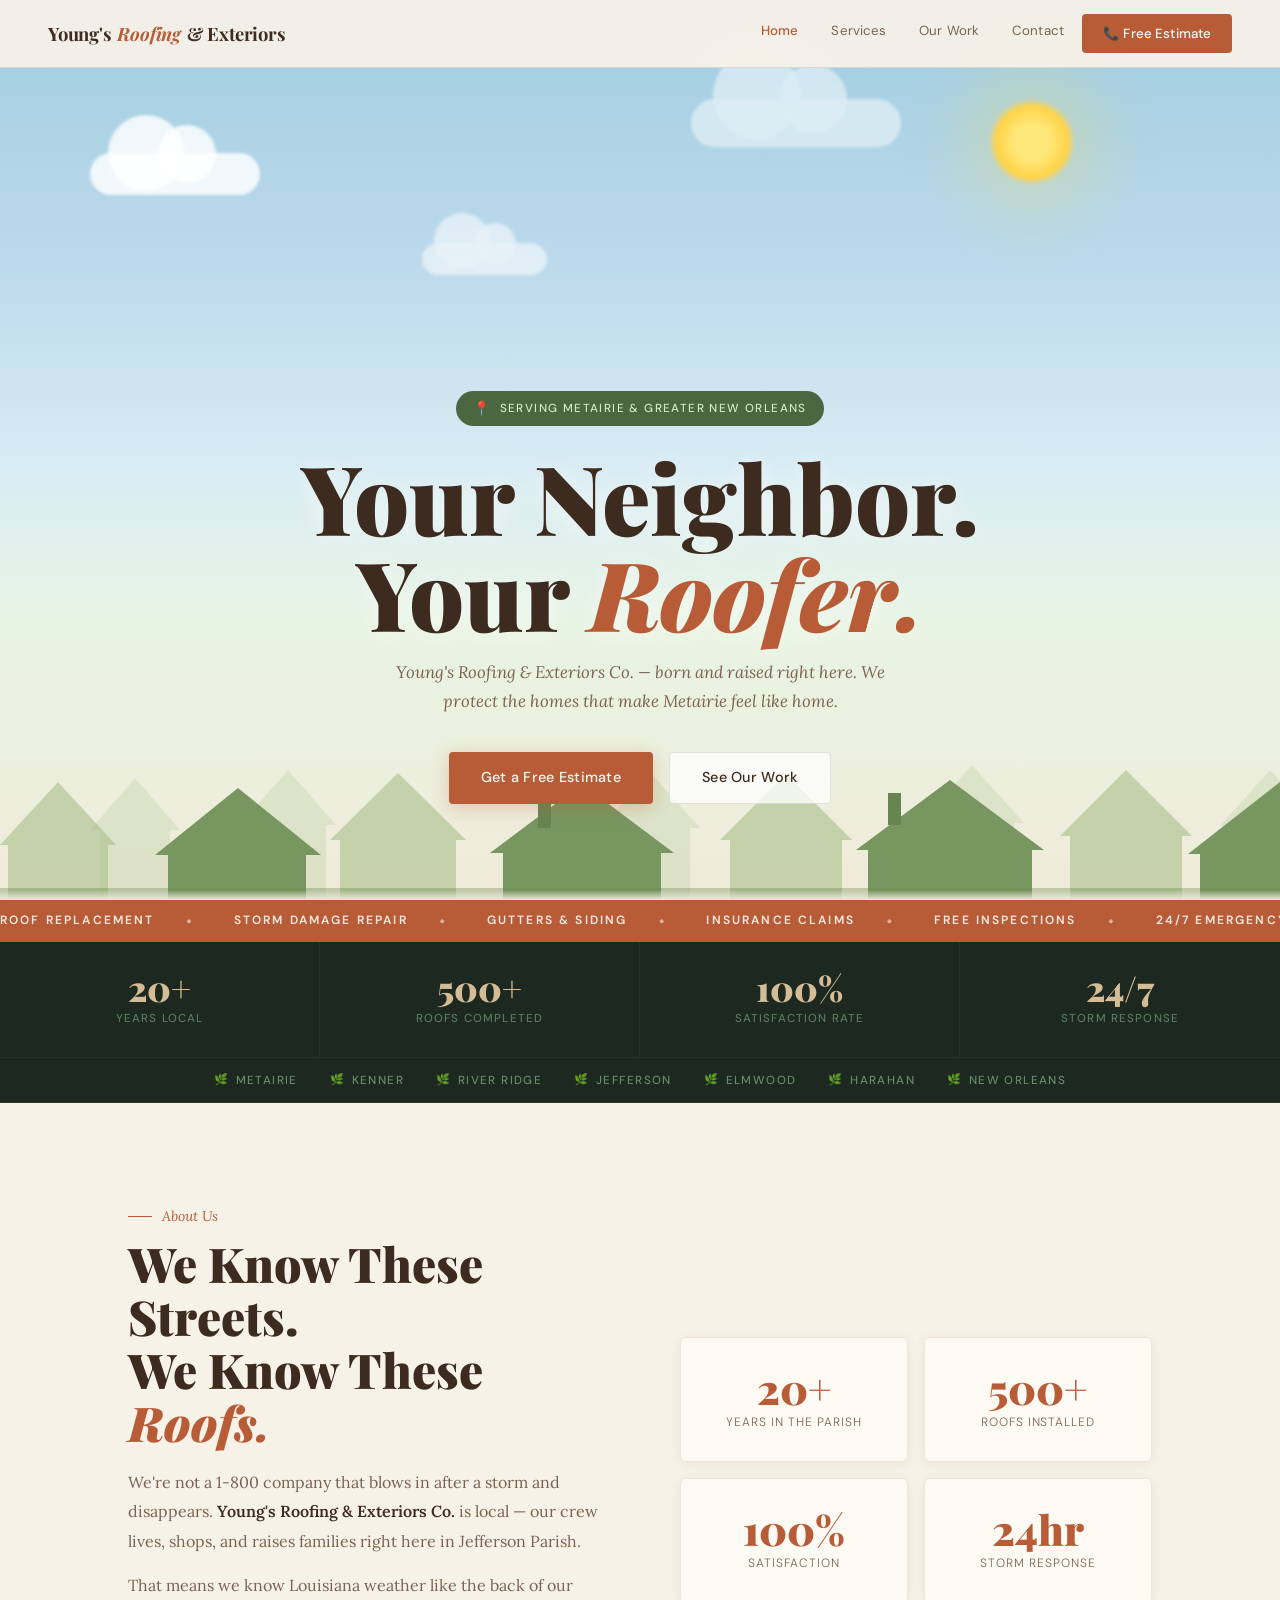
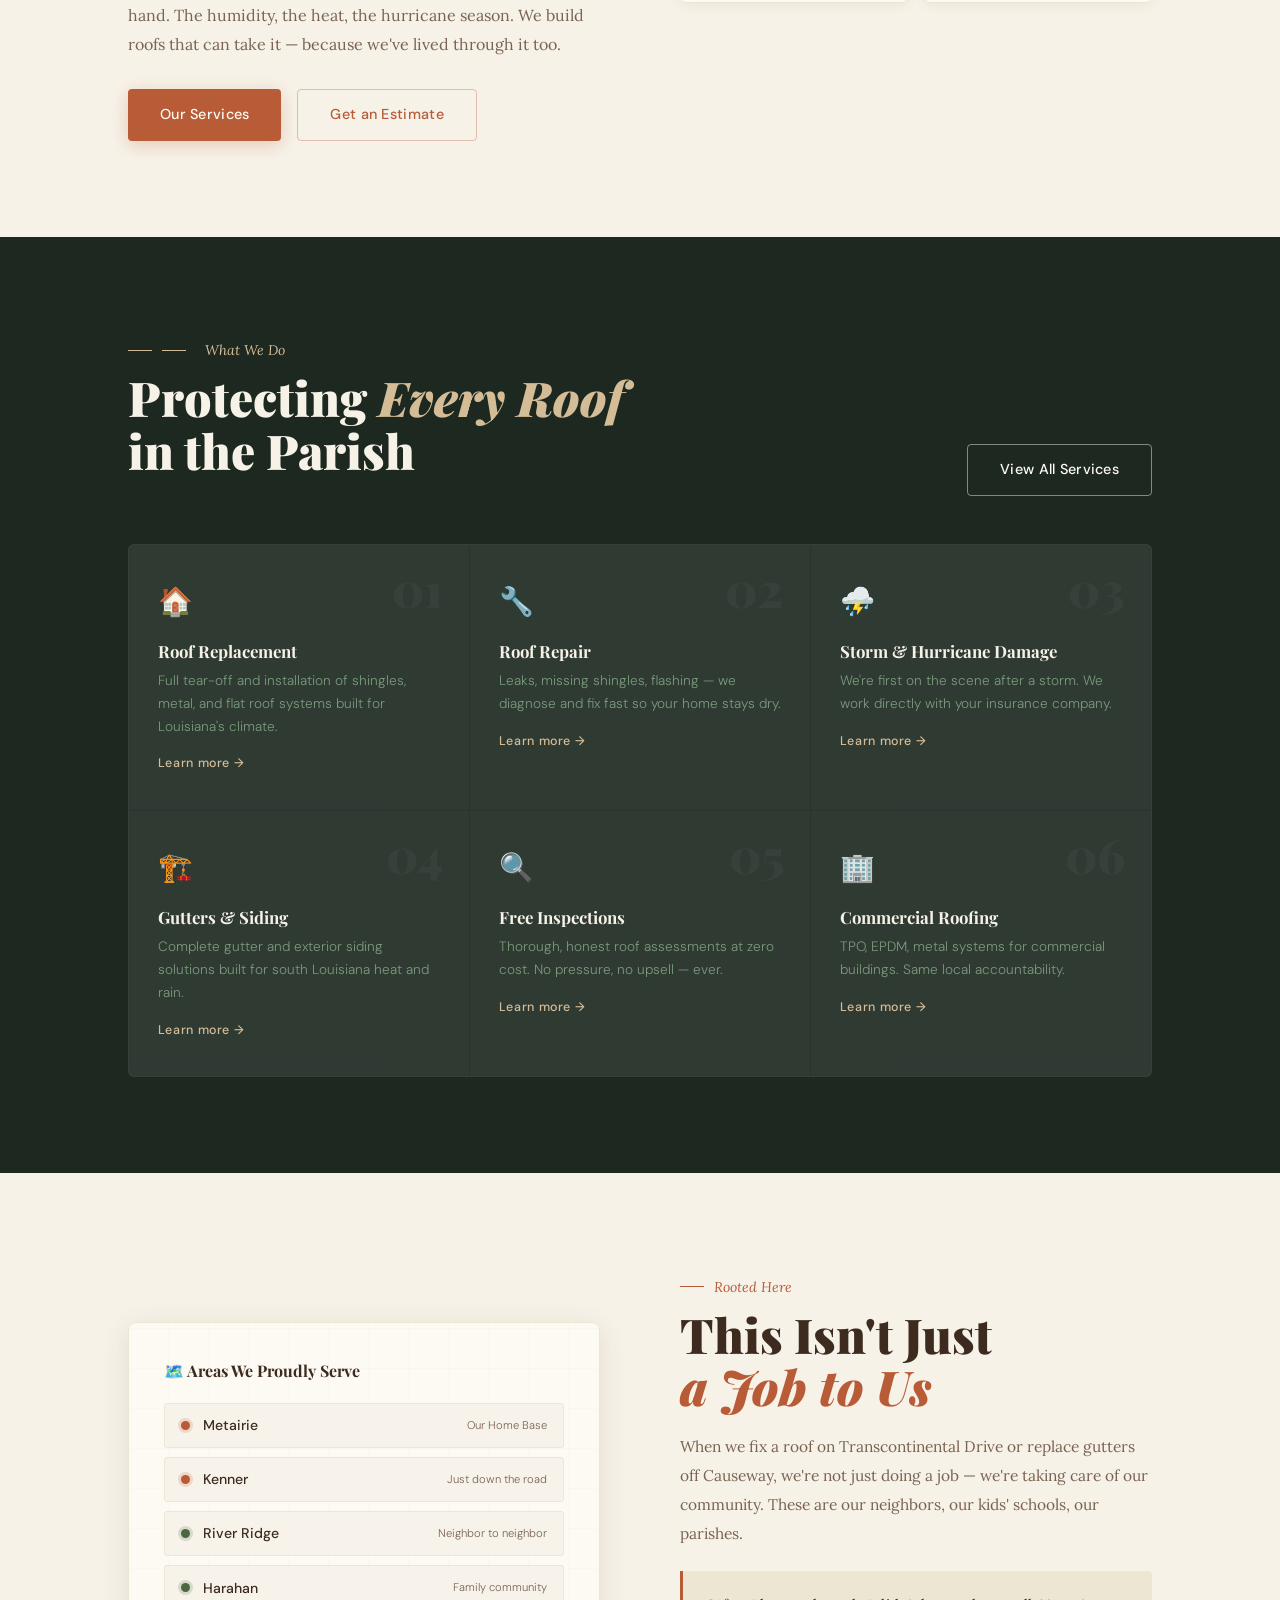
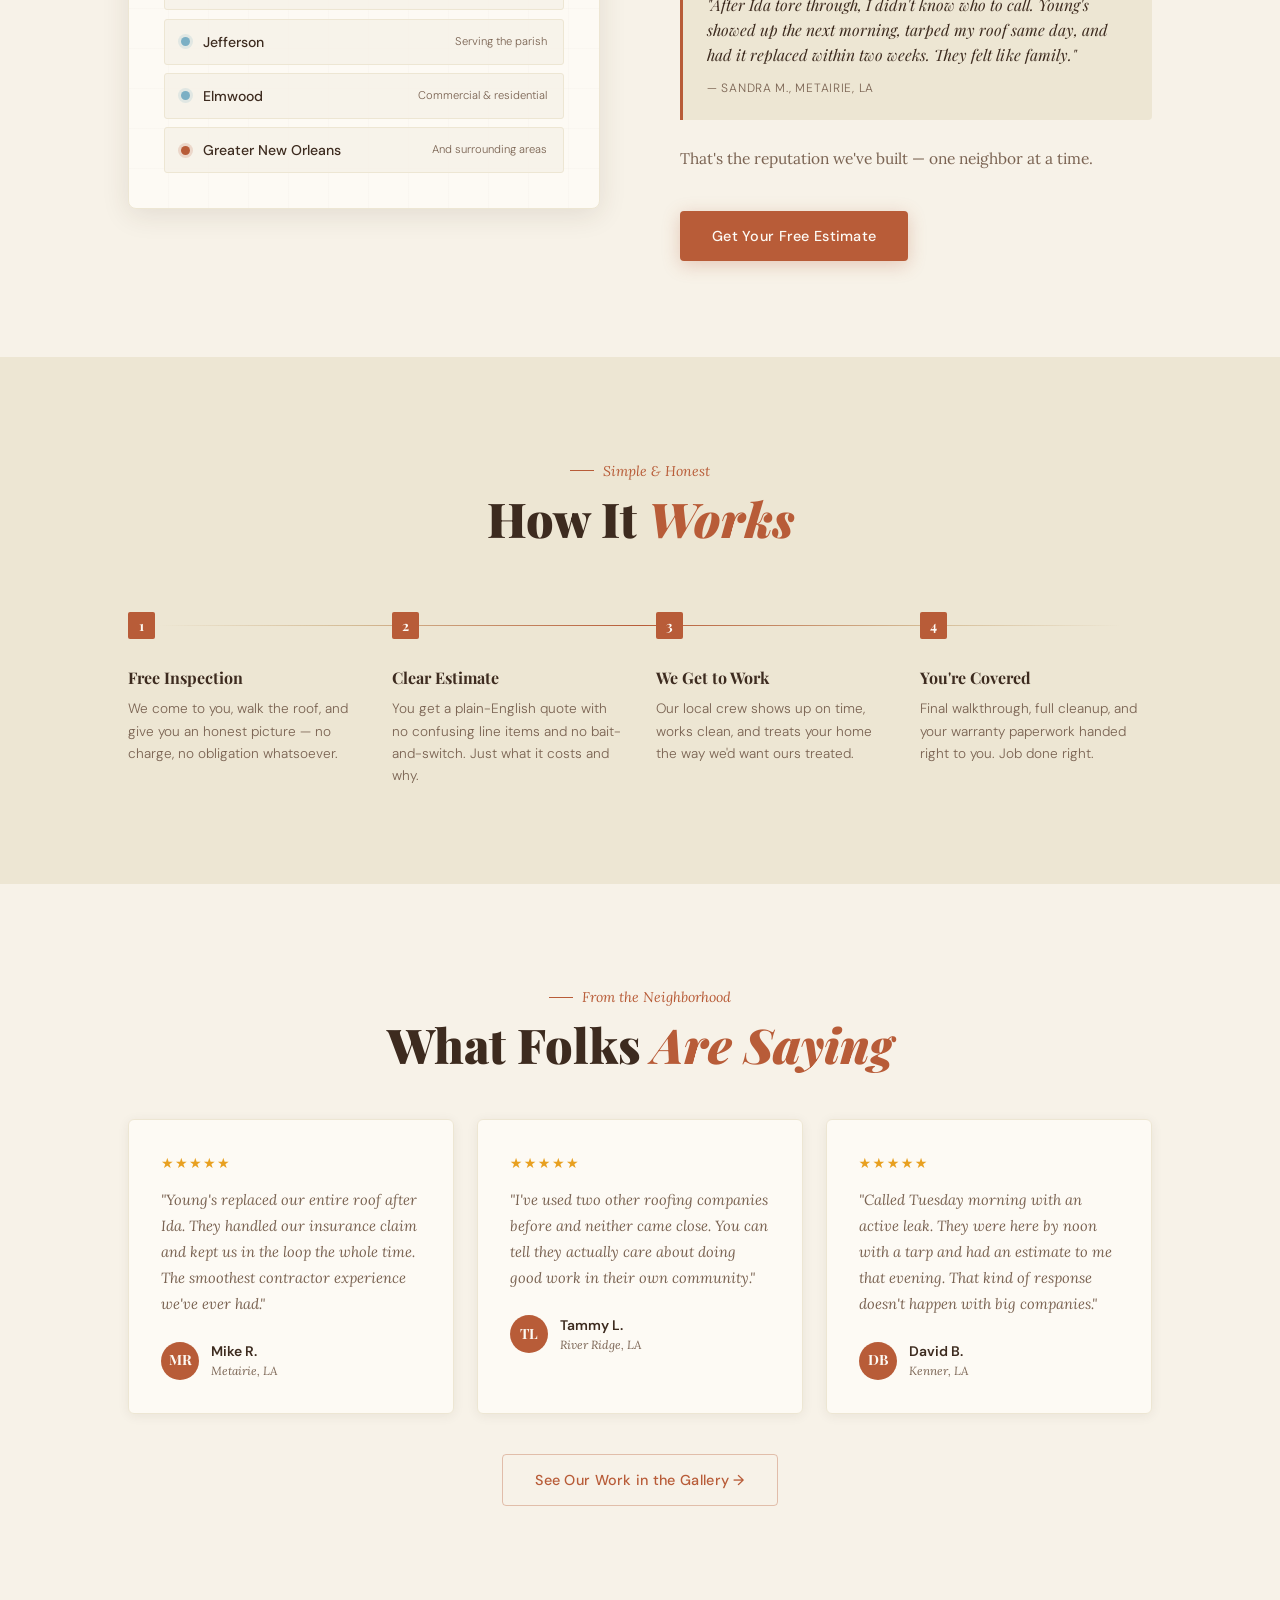
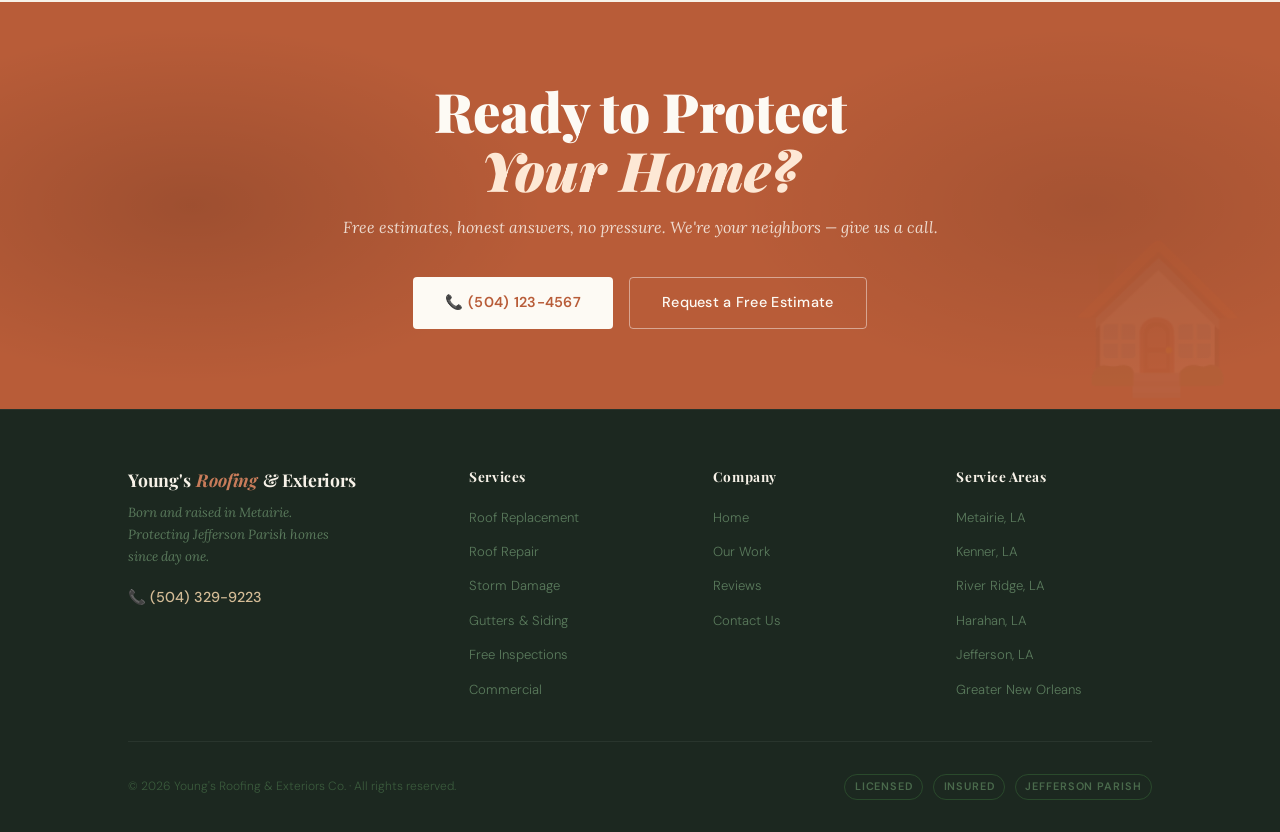
==== index.html @ 745dbc43 "Update index.html" ====
<!DOCTYPE html>
<html lang="en">
<head>
  <meta charset="UTF-8"/>
  <meta name="viewport" content="width=device-width, initial-scale=1.0"/>
  <title>Young's Roofing & Exteriors Co. — Metairie, LA</title>
  <meta property="og:title" content="Young's Roofing & Exteriors Co.">
  <meta property="og:description" content="Roofing, siding, gutters, and exterior work in Metairie and surrounding areas.">
  <meta property="og:image" content="https://youngsquality.com/preview.png">
  <meta property="og:url" content="https://youngsquality.com/">
  <meta property="og:type" content="website">

  <meta name="twitter:card" content="summary_large_image">
  <meta name="twitter:title" content="Young's Roofing & Exteriors Co.">
  <meta name="twitter:description" content="Roofing, siding, gutters, and exterior work in Metairie and surrounding areas.">
  <meta name="twitter:image" content="https://youngsquality.com/preview.png">
  <link rel="icon" href="logo-icon.svg" type="image/svg+xml">
  <link rel="stylesheet" href="style.css"/>
  <style>
    /* ── HERO ── */
    .hero {
      min-height: 100vh;
      position: relative;
      overflow: hidden;
      display: flex;
      flex-direction: column;
      justify-content: flex-end;
      padding-bottom: 6rem;
    }
    .hero-sky {
      position: absolute; inset: 0;
      background: linear-gradient(180deg,
        #9fcde0 0%, #bddaeb 30%, #d8ecf4 52%,
        #e8f4e2 70%, #f0ead8 100%);
    }
    .sun {
      position: absolute; top: 11%; right: 16%;
      width: 86px; height: 86px;
      background: radial-gradient(circle, #ffe87a 28%, #ffd44a 58%, transparent 75%);
      border-radius: 50%;
      box-shadow: 0 0 60px 28px rgba(255,218,70,0.22);
      animation: sunBreath 5s ease-in-out infinite;
    }
    @keyframes sunBreath {
      0%,100%{ box-shadow:0 0 60px 28px rgba(255,218,70,0.22);}
      50%    { box-shadow:0 0 90px 42px rgba(255,218,70,0.32);}
    }
    /* clouds */
    .cloud { position: absolute; background: rgba(255,255,255,0.82); border-radius: 50px; filter: blur(1.5px); }
    .cloud::before,.cloud::after{ content:''; position:absolute; background: rgba(255,255,255,0.82); border-radius:50%;}
    .c1{ width:170px;height:42px;top:17%;left:7%;  animation:cloudDrift 24s ease-in-out infinite;}
    .c1::before{width:76px;height:76px;top:-38px;left:18px;}
    .c1::after {width:58px;height:58px;top:-28px;left:68px;}
    .c2{ width:125px;height:32px;top:27%;left:33%; animation:cloudDrift 32s ease-in-out infinite; opacity:.65;}
    .c2::before{width:56px;height:56px;top:-30px;left:12px;}
    .c2::after {width:42px;height:42px;top:-20px;left:52px;}
    .c3{ width:210px;height:48px;top:11%;left:54%; animation:cloudDrift 28s ease-in-out infinite reverse; opacity:.58;}
    .c3::before{width:88px;height:88px;top:-48px;left:22px;}
    .c3::after {width:68px;height:68px;top:-34px;left:88px;}
    @keyframes cloudDrift{
      0%,100%{ transform:translateX(-12px);}
      50%    { transform:translateX(12px);}
    }
    /* roofline */
    .houses { position:absolute; bottom:0; left:0; right:0; height:260px; }

    /* hero content */
    .hero-content {
      position: relative; z-index: 10;
      text-align: center;
      padding: 0 2rem;
      animation: fadeUp 0.9s ease both;
    }
    .hero-badge {
      display: inline-flex; align-items: center; gap: 0.5rem;
      background: var(--moss); color: #cceacc;
      padding: 0.4rem 1.1rem; border-radius: 2rem;
      font-size: 0.73rem; font-weight: 500; letter-spacing: 0.12em; text-transform: uppercase;
      margin-bottom: 1.4rem;
    }
    .hero-badge::before { content: '📍'; font-size: 0.85rem; }
    .hero h1 {
      font-family: var(--font-display);
      font-size: clamp(3rem, 8vw, 6rem);
      font-weight: 900; line-height: 1.0;
      color: var(--brown);
      margin-bottom: 1.1rem;
      text-shadow: 0 2px 24px rgba(255,255,255,0.55);
    }
    .hero h1 em { font-style: italic; color: var(--brick); }
    .hero-sub {
      font-family: var(--font-body); font-style: italic;
      font-size: 1.05rem; color: var(--muted);
      max-width: 500px; margin: 0 auto 2.2rem; line-height: 1.75;
    }
    .hero-btns { display: flex; justify-content: center; gap: 1rem; flex-wrap: wrap; }

    /* ── STATS BAR ── */
    .stats-bar {
      background: var(--night);
      display: grid; grid-template-columns: repeat(4,1fr);
      border-bottom: 1px solid rgba(255,255,255,0.05);
    }
    .stat-item {
      padding: 1.8rem 1rem; text-align: center;
      border-right: 1px solid rgba(255,255,255,0.05);
    }
    .stat-item:last-child { border-right: none; }
    .stat-num {
      font-family: var(--font-display);
      font-size: 2.2rem; font-weight: 900;
      color: var(--tan); line-height: 1;
      margin-bottom: 0.25rem;
    }
    .stat-label {
      font-size: 0.72rem; font-weight: 500;
      letter-spacing: 0.1em; text-transform: uppercase;
      color: #5a7a5c;
    }

    /* ── INTRO ── */
    .intro { padding: 6rem 0; }
    .intro-grid {
      display: grid; grid-template-columns: 1fr 1fr;
      gap: 5rem; align-items: center;
    }
    .intro-text p {
      font-family: var(--font-body); font-size: 1rem;
      line-height: 1.85; color: var(--muted); margin-bottom: 0.9rem;
    }
    .intro-text p strong { color: var(--brown); font-weight: 600; }
    .stat-cards {
      display: grid; grid-template-columns: 1fr 1fr; gap: 1rem;
    }
    .stat-card {
      padding: 1.8rem 1.5rem; text-align: center;
      transition: transform 0.2s, box-shadow 0.2s;
    }
    .stat-card-num {
      font-family: var(--font-display); font-size: 2.6rem;
      font-weight: 900; color: var(--brick); line-height: 1;
      margin-bottom: 0.3rem;
    }
    .stat-card-lbl {
      font-size: 0.75rem; letter-spacing: 0.08em;
      text-transform: uppercase; color: var(--muted);
    }

    /* ── SERVICES ── */
    .services-section { padding: 6rem 0; background: var(--night); }
    .services-head {
      display: flex; align-items: flex-end;
      justify-content: space-between; margin-bottom: 3rem;
    }
    .services-head .eyebrow { color: var(--tan); }
    .services-head .eyebrow::before { background: var(--tan); }
    .services-grid {
      display: grid; grid-template-columns: repeat(3,1fr);
      gap: 1px; background: rgba(255,255,255,0.06);
      border: 1px solid rgba(255,255,255,0.06);
      border-radius: 6px; overflow: hidden;
    }
    .svc-card {
      background: rgba(255,255,255,0.03);
      padding: 2.2rem 1.8rem;
      position: relative; overflow: hidden;
      text-decoration: none; color: inherit;
      display: block;
      transition: background 0.25s;
    }
    .svc-card::after {
      content: '';
      position: absolute; bottom: 0; left: 0; right: 0; height: 2px;
      background: var(--brick);
      transform: scaleX(0); transform-origin: left;
      transition: transform 0.35s ease;
    }
    .svc-card:hover { background: rgba(255,255,255,0.065); }
    .svc-card:hover::after { transform: scaleX(1); }
    .svc-icon { font-size: 1.75rem; margin-bottom: 1rem; display: block; }
    .svc-num {
      position: absolute; top: 1.2rem; right: 1.6rem;
      font-family: var(--font-display); font-size: 3rem; font-weight: 900;
      color: rgba(255,255,255,0.04); line-height: 1;
      transition: color 0.3s;
    }
    .svc-card:hover .svc-num { color: rgba(184,92,56,0.07); }
    .svc-card h3 {
      font-family: var(--font-display); font-weight: 700;
      font-size: 1.05rem; color: var(--cream);
      margin-bottom: 0.55rem; line-height: 1.2;
    }
    .svc-card p { font-size: 0.85rem; line-height: 1.68; color: #7a9a7c; }
    .svc-arrow {
      display: inline-flex; align-items: center; gap: 0.4rem;
      margin-top: 1rem; font-size: 0.78rem; font-weight: 500;
      color: var(--tan); letter-spacing: 0.05em;
      transition: gap 0.2s;
    }
    .svc-card:hover .svc-arrow { gap: 0.7rem; }

    .services-more {
      text-align: center; margin-top: 2.5rem;
    }

    /* ── NEIGHBORHOOD ── */
    .neighborhood { padding: 6rem 0; }
    .neighborhood-grid {
      display: grid; grid-template-columns: 1fr 1fr;
      gap: 5rem; align-items: center;
    }
    .map-card {
      background: var(--white);
      border: 1px solid var(--parchment);
      border-radius: 8px;
      padding: 2.2rem;
      box-shadow: var(--shadow-md);
      position: relative; overflow: hidden;
    }
    .map-card::before {
      content: '';
      position: absolute; inset: 0;
      background:
        repeating-linear-gradient(0deg, transparent, transparent 39px, rgba(61,43,31,0.03) 40px),
        repeating-linear-gradient(90deg, transparent, transparent 39px, rgba(61,43,31,0.03) 40px);
    }
    .map-card > * { position: relative; }
    .map-heading {
      font-family: var(--font-display); font-weight: 700;
      font-size: 1rem; color: var(--brown);
      margin-bottom: 1.2rem;
      display: flex; align-items: center; gap: 0.5rem;
    }
    .map-areas { display: flex; flex-direction: column; gap: 0.55rem; }
    .map-area {
      display: flex; align-items: center; gap: 0.8rem;
      padding: 0.65rem 1rem;
      background: rgba(247,242,232,0.8);
      border: 1px solid var(--parchment);
      border-radius: 3px;
      font-size: 0.88rem; font-weight: 500; color: var(--brown);
      transition: background 0.2s, border-color 0.2s;
    }
    .map-area:hover { background: var(--parchment); border-color: var(--tan); }
    .dot { width:9px;height:9px;border-radius:50%;flex-shrink:0; }
    .dot-brick{ background:var(--brick); box-shadow:0 0 0 3px rgba(184,92,56,0.18);}
    .dot-moss { background:var(--moss);  box-shadow:0 0 0 3px rgba(74,103,65,0.18);}
    .dot-sky  { background:var(--sky);   box-shadow:0 0 0 3px rgba(123,175,196,0.18);}
    .map-area sub { margin-left:auto; font-size:0.7rem; color:var(--muted); font-weight:300; }

    .neighborhood-text p {
      font-family: var(--font-body); font-size: 0.97rem;
      line-height: 1.85; color: var(--muted); margin-bottom: 0.9rem;
    }
    .pull-quote {
      background: var(--parchment);
      border-left: 3px solid var(--brick);
      padding: 1.3rem 1.5rem;
      border-radius: 0 4px 4px 0;
      margin: 1.5rem 0;
    }
    .pull-quote p {
      font-family: var(--font-display); font-style: italic;
      font-size: 0.98rem; color: var(--brown);
      line-height: 1.6; margin-bottom: 0.4rem !important;
    }
    .pull-quote cite { font-size: 0.75rem; color: var(--muted); font-style:normal; letter-spacing:0.06em; text-transform:uppercase; }

    /* ── PROCESS ── */
    .process-section { padding: 6rem 0; background: var(--parchment); }
    .process-grid {
      display: grid; grid-template-columns: repeat(4,1fr);
      gap: 2rem; margin-top: 3rem; position: relative;
    }
    .process-grid::before {
      content: '';
      position: absolute; top: 2rem; left: 2rem; right: 2rem; height: 1px;
      background: linear-gradient(90deg, transparent, var(--tan) 20%, var(--brick) 50%, var(--tan) 80%, transparent);
    }
    .p-step { padding-top: 4.5rem; position: relative; }
    .p-dot {
      position: absolute; top: 1.2rem; left: 0;
      width: 1.7rem; height: 1.7rem;
      background: var(--brick); color: var(--white);
      border-radius: 2px;
      display: flex; align-items: center; justify-content: center;
      font-family: var(--font-display); font-size: 0.85rem; font-weight: 700;
    }
    .p-step h3 {
      font-family: var(--font-display); font-weight: 700;
      font-size: 1rem; color: var(--brown); margin-bottom: 0.5rem;
    }
    .p-step p { font-size: 0.85rem; line-height: 1.65; color: var(--muted); }

    /* ── REVIEWS ── */
    .reviews-section { padding: 6rem 0; }
    .reviews-grid {
      display: grid; grid-template-columns: repeat(3,1fr);
      gap: 1.4rem; margin-top: 3rem;
    }
    .review-card { padding: 2rem; }
    .r-stars { color: #e8a020; font-size: 0.88rem; margin-bottom: 0.75rem; letter-spacing: 0.1em; }
    .review-card blockquote {
      font-family: var(--font-body); font-style: italic;
      font-size: 0.92rem; line-height: 1.78; color: var(--muted);
      margin-bottom: 1.4rem;
    }
    .reviewer { display:flex; align-items:center; gap: 0.75rem; }
    .r-avatar {
      width: 38px; height: 38px; border-radius: 50%;
      background: var(--brick); color: var(--white);
      font-family: var(--font-display); font-weight: 700; font-size: 0.88rem;
      display: flex; align-items:center; justify-content:center; flex-shrink:0;
    }
    .r-name { font-weight: 600; font-size: 0.87rem; color: var(--brown); }
    .r-loc { font-size: 0.74rem; color: var(--muted); font-family: var(--font-body); font-style:italic; }
    .reviews-more { text-align:center; margin-top: 2.5rem; }

    /* ── CTA BAND ── */
    .cta-band {
      background: var(--brick); padding: 5rem 3rem;
      text-align: center; position: relative; overflow: hidden;
    }
    .cta-band::before {
      content: ''; position: absolute; inset: 0;
      background:
        radial-gradient(ellipse 50% 80% at 15% 50%, rgba(0,0,0,0.14) 0%, transparent 55%),
        radial-gradient(ellipse 50% 80% at 85% 50%, rgba(0,0,0,0.1) 0%, transparent 55%);
    }
    .cta-band::after {
      content: '🏠'; position: absolute;
      font-size: 9rem; opacity: 0.055;
      bottom: -1.5rem; right: 2rem;
    }
    .cta-inner { position:relative; max-width: 620px; margin: 0 auto; }
    .cta-inner h2 {
      font-family: var(--font-display);
      font-size: clamp(2rem, 5vw, 3.4rem);
      font-weight: 900; color: var(--white); line-height: 1.08;
      margin-bottom: 0.9rem;
    }
    .cta-inner h2 em { font-style:italic; color:#fde8d5; }
    .cta-inner p {
      font-family: var(--font-body); font-style:italic;
      color: rgba(253,250,244,0.8); margin-bottom: 2.2rem; font-size:1rem; line-height:1.7;
    }
    .cta-btns { display:flex; justify-content:center; gap:1rem; flex-wrap:wrap; }

    /* ── RESPONSIVE (page-specific) ── */
    @media (max-width: 960px) {
      .stats-bar { grid-template-columns: repeat(2,1fr); }
      .intro-grid, .neighborhood-grid { grid-template-columns: 1fr; gap:3rem; }
      .services-grid { grid-template-columns: 1fr 1fr; }
      .process-grid { grid-template-columns: 1fr 1fr; }
      .process-grid::before { display:none; }
      .p-step { padding-top: 3.8rem; }
      .reviews-grid { grid-template-columns: 1fr; }
      .services-head { flex-direction:column; align-items:flex-start; gap:1rem; }
      .intro { padding: 4rem 0; }
      .services-section,.neighborhood,.process-section,.reviews-section { padding: 4rem 0; }
    }
    @media (max-width: 600px) {
      .services-grid { grid-template-columns: 1fr; }
      .process-grid { grid-template-columns: 1fr; }
      .stat-cards { grid-template-columns: 1fr 1fr; }
    }
  </style>
</head>
<body data-page="index">
<script src="shared.js"></script>

<!-- HERO -->
<section class="hero">
  <div class="hero-sky"></div>
  <!-- Sun & Clouds -->
  <div class="sun"></div>
  <div class="cloud c1"></div>
  <div class="cloud c2"></div>
  <div class="cloud c3"></div>

  <!-- SVG Roofline -->
  <svg class="houses" viewBox="0 0 1440 260" xmlns="http://www.w3.org/2000/svg" preserveAspectRatio="xMidYMax slice">
    <defs>
      <linearGradient id="gFade" x1="0" y1="0" x2="0" y2="1">
        <stop offset="0%" stop-color="#e8f0d8" stop-opacity="0"/>
        <stop offset="100%" stop-color="#eceae0" stop-opacity="1"/>
      </linearGradient>
    </defs>
    <!-- far layer -->
    <g fill="#c8d8b2" opacity="0.45">
      <polygon points="90,190 135,138 180,190"/><rect x="100" y="190" width="70" height="70"/>
      <polygon points="240,185 288,130 336,185"/><rect x="250" y="185" width="76" height="75"/>
      <polygon points="600,188 650,132 700,188"/><rect x="610" y="188" width="80" height="72"/>
      <polygon points="920,183 972,125 1024,183"/><rect x="930" y="183" width="84" height="77"/>
      <polygon points="1220,186 1270,130 1320,186"/><rect x="1230" y="186" width="80" height="74"/>
    </g>
    <!-- mid layer -->
    <g fill="#a8c08a" opacity="0.6">
      <polygon points="0,205 58,142 116,205"/><rect x="8" y="205" width="100" height="55"/>
      <rect x="36" y="218" width="26" height="42"/>
      <polygon points="330,200 398,133 466,200"/><rect x="340" y="200" width="116" height="60"/>
      <rect x="378" y="213" width="32" height="47"/> <rect x="342" y="215" width="24" height="22"/>
      <polygon points="720,200 786,134 852,200"/><rect x="730" y="200" width="112" height="60"/>
      <rect x="766" y="213" width="30" height="47"/>
      <polygon points="1060,196 1126,130 1192,196"/><rect x="1070" y="196" width="112" height="64"/>
      <rect x="1106" y="208" width="28" height="52"/>
      <polygon points="1310,200 1376,132 1440,200"/><rect x="1318" y="200" width="122" height="60"/>
    </g>
    <!-- foreground -->
    <g fill="#789660">
      <polygon points="155,215 238,148 321,215"/><rect x="168" y="215" width="138" height="45"/>
      <rect x="208" y="222" width="42" height="38"/> <rect x="170" y="226" width="28" height="20"/>
      <polygon points="490,213 582,144 674,213"/><rect x="503" y="213" width="158" height="47"/>
      <rect x="546" y="220" width="40" height="40"/> <rect x="506" y="228" width="28" height="22"/>
      <rect x="538" y="158" width="13" height="30" fill="#688450"/>
      <polygon points="856,210 950,140 1044,210"/><rect x="868" y="210" width="164" height="50"/>
      <rect x="912" y="218" width="42" height="42"/> <rect x="870" y="226" width="30" height="20"/>
      <rect x="888" y="153" width="13" height="32" fill="#688450"/>
      <polygon points="1188,214 1280,142 1372,214"/><rect x="1200" y="214" width="160" height="46"/>
      <rect x="1242" y="221" width="40" height="39"/> <rect x="1202" y="228" width="28" height="20"/>
    </g>
    <rect x="0" y="248" width="1440" height="12" fill="#6a8450" opacity="0.35"/>
    <rect x="0" y="250" width="1440" height="10" fill="url(#gFade)"/>
  </svg>

  <div class="hero-content">
    <div class="hero-badge">Serving Metairie & Greater New Orleans</div>
    <h1>Your Neighbor.<br>Your <em>Roofer.</em></h1>
    <p class="hero-sub">Young's Roofing & Exteriors Co. — born and raised right here. We protect the homes that make Metairie feel like home.</p>
    <div class="hero-btns">
      <a href="contact.html" class="btn btn-primary">Get a Free Estimate</a>
      <a href="gallery.html" class="btn btn-soft">See Our Work</a>
    </div>
  </div>
</section>

<!-- MARQUEE -->
<div class="marquee-bar">
  <div class="marquee-track">
    <span>Roof Replacement</span><span>Storm Damage Repair</span><span>Gutters & Siding</span>
    <span>Insurance Claims</span><span>Free Inspections</span><span>24/7 Emergency Response</span>
    <span>Residential & Commercial</span><span>Metairie's Local Roofers</span>
    <span>Roof Replacement</span><span>Storm Damage Repair</span><span>Gutters & Siding</span>
    <span>Insurance Claims</span><span>Free Inspections</span><span>24/7 Emergency Response</span>
    <span>Residential & Commercial</span><span>Metairie's Local Roofers</span>
  </div>
</div>

<!-- STATS -->
<div class="stats-bar">
  <div class="stat-item anim-up-1"><div class="stat-num">20+</div><div class="stat-label">Years Local</div></div>
  <div class="stat-item anim-up-2"><div class="stat-num">500+</div><div class="stat-label">Roofs Completed</div></div>
  <div class="stat-item anim-up-3"><div class="stat-num">100%</div><div class="stat-label">Satisfaction Rate</div></div>
  <div class="stat-item anim-up-4"><div class="stat-num">24/7</div><div class="stat-label">Storm Response</div></div>
</div>

<!-- HOOD STRIP -->
<div class="hood-strip">
  <span>Metairie</span><span>Kenner</span><span>River Ridge</span>
  <span>Jefferson</span><span>Elmwood</span><span>Harahan</span><span>New Orleans</span>
</div>

<!-- INTRO -->
<section class="intro">
  <div class="container">
    <div class="intro-grid">
      <div class="intro-text anim-up">
        <div class="eyebrow">About Us</div>
        <h2 class="section-title">We Know These Streets.<br>We Know These <em>Roofs.</em></h2>
        <p>We're not a 1-800 company that blows in after a storm and disappears. <strong>Young's Roofing & Exteriors Co.</strong> is local — our crew lives, shops, and raises families right here in Jefferson Parish.</p>
        <p>That means we know Louisiana weather like the back of our hand. The humidity, the heat, the hurricane season. We build roofs that can take it — because we've lived through it too.</p>
        <div style="margin-top:1.8rem; display:flex; gap:1rem; flex-wrap:wrap;">
          <a href="services.html" class="btn btn-primary">Our Services</a>
          <a href="contact.html" class="btn btn-ghost">Get an Estimate</a>
        </div>
      </div>
      <div class="stat-cards anim-up-2">
        <div class="card stat-card"><div class="stat-card-num">20+</div><div class="stat-card-lbl">Years in the Parish</div></div>
        <div class="card stat-card"><div class="stat-card-num">500+</div><div class="stat-card-lbl">Roofs Installed</div></div>
        <div class="card stat-card"><div class="stat-card-num">100%</div><div class="stat-card-lbl">Satisfaction</div></div>
        <div class="card stat-card"><div class="stat-card-num">24hr</div><div class="stat-card-lbl">Storm Response</div></div>
      </div>
    </div>
  </div>
</section>

<!-- SERVICES -->
<section class="services-section">
  <div class="container">
    <div class="services-head">
      <div>
        <div class="eyebrow" style="color:var(--tan);"><span style="display:inline-block;width:24px;height:1px;background:var(--tan);margin-right:0.6rem;vertical-align:middle;"></span>What We Do</div>
        <h2 class="section-title light">Protecting <em>Every Roof</em><br>in the Parish</h2>
      </div>
      <a href="services.html" class="btn btn-outline" style="flex-shrink:0;">View All Services</a>
    </div>
    <div class="services-grid">
      <a href="services.html#replacement" class="svc-card">
        <span class="svc-icon">🏠</span><span class="svc-num">01</span>
        <h3>Roof Replacement</h3>
        <p>Full tear-off and installation of shingles, metal, and flat roof systems built for Louisiana's climate.</p>
        <span class="svc-arrow">Learn more →</span>
      </a>
      <a href="services.html#repair" class="svc-card">
        <span class="svc-icon">🔧</span><span class="svc-num">02</span>
        <h3>Roof Repair</h3>
        <p>Leaks, missing shingles, flashing — we diagnose and fix fast so your home stays dry.</p>
        <span class="svc-arrow">Learn more →</span>
      </a>
      <a href="services.html#storm" class="svc-card">
        <span class="svc-icon">⛈️</span><span class="svc-num">03</span>
        <h3>Storm & Hurricane Damage</h3>
        <p>We're first on the scene after a storm. We work directly with your insurance company.</p>
        <span class="svc-arrow">Learn more →</span>
      </a>
      <a href="services.html#gutters" class="svc-card">
        <span class="svc-icon">🏗️</span><span class="svc-num">04</span>
        <h3>Gutters & Siding</h3>
        <p>Complete gutter and exterior siding solutions built for south Louisiana heat and rain.</p>
        <span class="svc-arrow">Learn more →</span>
      </a>
      <a href="services.html#inspection" class="svc-card">
        <span class="svc-icon">🔍</span><span class="svc-num">05</span>
        <h3>Free Inspections</h3>
        <p>Thorough, honest roof assessments at zero cost. No pressure, no upsell — ever.</p>
        <span class="svc-arrow">Learn more →</span>
      </a>
      <a href="services.html#commercial" class="svc-card">
        <span class="svc-icon">🏢</span><span class="svc-num">06</span>
        <h3>Commercial Roofing</h3>
        <p>TPO, EPDM, metal systems for commercial buildings. Same local accountability.</p>
        <span class="svc-arrow">Learn more →</span>
      </a>
    </div>
  </div>
</section>

<!-- NEIGHBORHOOD -->
<section class="neighborhood" id="neighborhood">
  <div class="container">
    <div class="neighborhood-grid">
      <div class="map-card anim-up">
        <div class="map-heading">🗺️ Areas We Proudly Serve</div>
        <div class="map-areas">
          <div class="map-area"><span class="dot dot-brick"></span>Metairie<sub>Our Home Base</sub></div>
          <div class="map-area"><span class="dot dot-brick"></span>Kenner<sub>Just down the road</sub></div>
          <div class="map-area"><span class="dot dot-moss"></span>River Ridge<sub>Neighbor to neighbor</sub></div>
          <div class="map-area"><span class="dot dot-moss"></span>Harahan<sub>Family community</sub></div>
          <div class="map-area"><span class="dot dot-sky"></span>Jefferson<sub>Serving the parish</sub></div>
          <div class="map-area"><span class="dot dot-sky"></span>Elmwood<sub>Commercial & residential</sub></div>
          <div class="map-area"><span class="dot dot-brick"></span>Greater New Orleans<sub>And surrounding areas</sub></div>
        </div>
      </div>
      <div class="neighborhood-text anim-up-2">
        <div class="eyebrow">Rooted Here</div>
        <h2 class="section-title">This Isn't Just<br><em>a Job to Us</em></h2>
        <p>When we fix a roof on Transcontinental Drive or replace gutters off Causeway, we're not just doing a job — we're taking care of our community. These are our neighbors, our kids' schools, our parishes.</p>
        <div class="pull-quote">
          <p>"After Ida tore through, I didn't know who to call. Young's showed up the next morning, tarped my roof same day, and had it replaced within two weeks. They felt like family."</p>
          <cite>— Sandra M., Metairie, LA</cite>
        </div>
        <p>That's the reputation we've built — one neighbor at a time.</p>
        <a href="contact.html" class="btn btn-primary" style="margin-top:1.5rem;">Get Your Free Estimate</a>
      </div>
    </div>
  </div>
</section>

<!-- PROCESS -->
<section class="process-section">
  <div class="container">
    <div class="text-center">
      <div class="eyebrow" style="justify-content:center;">Simple & Honest</div>
      <h2 class="section-title">How It <em>Works</em></h2>
    </div>
    <div class="process-grid">
      <div class="p-step anim-up-1">
        <div class="p-dot">1</div>
        <h3>Free Inspection</h3>
        <p>We come to you, walk the roof, and give you an honest picture — no charge, no obligation whatsoever.</p>
      </div>
      <div class="p-step anim-up-2">
        <div class="p-dot">2</div>
        <h3>Clear Estimate</h3>
        <p>You get a plain-English quote with no confusing line items and no bait-and-switch. Just what it costs and why.</p>
      </div>
      <div class="p-step anim-up-3">
        <div class="p-dot">3</div>
        <h3>We Get to Work</h3>
        <p>Our local crew shows up on time, works clean, and treats your home the way we'd want ours treated.</p>
      </div>
      <div class="p-step anim-up-4">
        <div class="p-dot">4</div>
        <h3>You're Covered</h3>
        <p>Final walkthrough, full cleanup, and your warranty paperwork handed right to you. Job done right.</p>
      </div>
    </div>
  </div>
</section>

<!-- REVIEWS -->
<section class="reviews-section" id="reviews">
  <div class="container">
    <div class="text-center">
      <div class="eyebrow" style="justify-content:center;">From the Neighborhood</div>
      <h2 class="section-title">What Folks <em>Are Saying</em></h2>
    </div>
    <div class="reviews-grid">
      <div class="card review-card anim-up-1">
        <div class="r-stars">★★★★★</div>
        <blockquote>"Young's replaced our entire roof after Ida. They handled our insurance claim and kept us in the loop the whole time. The smoothest contractor experience we've ever had."</blockquote>
        <div class="reviewer"><div class="r-avatar">MR</div><div><div class="r-name">Mike R.</div><div class="r-loc">Metairie, LA</div></div></div>
      </div>
      <div class="card review-card anim-up-2">
        <div class="r-stars">★★★★★</div>
        <blockquote>"I've used two other roofing companies before and neither came close. You can tell they actually care about doing good work in their own community."</blockquote>
        <div class="reviewer"><div class="r-avatar">TL</div><div><div class="r-name">Tammy L.</div><div class="r-loc">River Ridge, LA</div></div></div>
      </div>
      <div class="card review-card anim-up-3">
        <div class="r-stars">★★★★★</div>
        <blockquote>"Called Tuesday morning with an active leak. They were here by noon with a tarp and had an estimate to me that evening. That kind of response doesn't happen with big companies."</blockquote>
        <div class="reviewer"><div class="r-avatar">DB</div><div><div class="r-name">David B.</div><div class="r-loc">Kenner, LA</div></div></div>
      </div>
    </div>
    <div class="reviews-more">
      <a href="gallery.html" class="btn btn-ghost">See Our Work in the Gallery →</a>
    </div>
  </div>
</section>

<!-- CTA -->
<div class="cta-band">
  <div class="cta-inner">
    <h2>Ready to Protect<br><em>Your Home?</em></h2>
    <p>Free estimates, honest answers, no pressure. We're your neighbors — give us a call.</p>
    <div class="cta-btns">
      <a href="tel:+15041234567" class="btn btn-white">📞 (504) 123-4567</a>
      <a href="contact.html" class="btn btn-outline">Request a Free Estimate</a>
    </div>
  </div>
</div>

</body>
</html>
---- style.css ----
/* ═══════════════════════════════════════════
   YOUNG'S ROOFING & EXTERIORS CO.
   Shared Stylesheet — All Pages
   Metairie, Louisiana
═══════════════════════════════════════════ */

@import url('https://fonts.googleapis.com/css2?family=Playfair+Display:ital,wght@0,700;0,900;1,700&family=Lora:ital,wght@0,400;0,500;1,400&family=DM+Sans:wght@300;400;500;600&display=swap');

/* ── TOKENS ── */
:root {
  --cream:      #f7f2e8;
  --parchment:  #ede6d3;
  --tan:        #d4bc96;
  --brick:      #b85c38;
  --brick-dark: #8f3d20;
  --brick-faint:rgba(184,92,56,0.08);
  --moss:       #4a6741;
  --moss-faint: rgba(74,103,65,0.12);
  --sky:        #7bafc4;
  --night:      #1c2820;
  --night-mid:  #243028;
  --brown:      #3d2b1f;
  --text:       #2c1e14;
  --muted:      #7a6352;
  --white:      #fdfaf4;
  --border:     rgba(61,43,31,0.12);

  --font-display: 'Playfair Display', Georgia, serif;
  --font-body:    'Lora', Georgia, serif;
  --font-ui:      'DM Sans', system-ui, sans-serif;

  --radius:   4px;
  --shadow-sm:0 2px 12px rgba(61,43,31,0.07);
  --shadow-md:0 6px 28px rgba(61,43,31,0.11);
  --shadow-lg:0 16px 48px rgba(61,43,31,0.14);
}

/* ── RESET ── */
*, *::before, *::after { box-sizing: border-box; margin: 0; padding: 0; }
html { scroll-behavior: smooth; font-size: 16px; }
body {
  background: var(--cream);
  color: var(--text);
  font-family: var(--font-ui);
  font-weight: 300;
  line-height: 1.6;
  overflow-x: hidden;
  -webkit-font-smoothing: antialiased;
}
img { max-width: 100%; display: block; }
a { color: inherit; }

/* ── NAVIGATION ── */
.site-nav {
  position: fixed; top: 0; left: 0; right: 0; z-index: 200;
  display: flex; align-items: center; justify-content: space-between;
  padding: 0 3rem;
  height: 68px;
  background: rgba(247,242,232,0.94);
  backdrop-filter: blur(18px);
  border-bottom: 1px solid var(--border);
  transition: box-shadow 0.3s;
}
.site-nav.scrolled { box-shadow: var(--shadow-md); }

.nav-logo {
  font-family: var(--font-display);
  font-weight: 700;
  font-size: 1.15rem;
  color: var(--brown);
  text-decoration: none;
  display: flex;
  align-items: center;
  gap: 0.1em;
  letter-spacing: -0.01em;
}
.nav-logo .accent { color: var(--brick); font-style: italic; }

.nav-links {
  display: flex;
  list-style: none;
  gap: 0.25rem;
}
.nav-links a {
  display: block;
  padding: 0.4rem 0.9rem;
  border-radius: 2rem;
  font-size: 0.83rem;
  font-weight: 400;
  color: var(--muted);
  text-decoration: none;
  transition: color 0.2s, background 0.2s;
  letter-spacing: 0.01em;
}
.nav-links a:hover { color: var(--brown); background: var(--parchment); }
.nav-links a.active { color: var(--brick); font-weight: 500; }

.nav-cta {
  display: flex;
  align-items: center;
  gap: 0.5rem;
  background: var(--brick);
  color: var(--white) !important;
  padding: 0.55rem 1.3rem !important;
  border-radius: var(--radius) !important;
  font-weight: 500 !important;
  font-size: 0.83rem !important;
  text-decoration: none;
  transition: background 0.2s, transform 0.15s, box-shadow 0.2s !important;
  white-space: nowrap;
}
.nav-cta:hover {
  background: var(--brick-dark) !important;
  transform: translateY(-1px);
  box-shadow: 0 4px 16px rgba(184,92,56,0.3) !important;
}

/* ── PAGE HEADER (inner pages) ── */
.page-header {
  padding: 7rem 3rem 4rem;
  background: var(--night);
  position: relative;
  overflow: hidden;
  text-align: center;
}
.page-header::before {
  content: '';
  position: absolute; inset: 0;
  background:
    radial-gradient(ellipse 70% 60% at 50% 110%, rgba(74,103,65,0.22) 0%, transparent 65%),
    radial-gradient(ellipse 40% 40% at 80% 20%, rgba(184,92,56,0.06) 0%, transparent 60%);
}
.page-header > * { position: relative; z-index: 1; }

.page-eyebrow {
  display: inline-flex;
  align-items: center;
  gap: 0.7rem;
  font-family: var(--font-body);
  font-style: italic;
  font-size: 0.88rem;
  color: var(--tan);
  margin-bottom: 1rem;
}
.page-eyebrow::before,
.page-eyebrow::after { content: ''; width: 26px; height: 1px; background: var(--tan); }

.page-header h1 {
  font-family: var(--font-display);
  font-size: clamp(2.4rem, 5.5vw, 4rem);
  font-weight: 900;
  color: var(--cream);
  line-height: 1.08;
  margin-bottom: 1rem;
}
.page-header h1 em { color: var(--tan); font-style: italic; }

.page-header p {
  font-family: var(--font-body);
  font-style: italic;
  font-size: 1rem;
  color: #7a9a7c;
  max-width: 520px;
  margin: 0 auto;
  line-height: 1.75;
}

/* ── SECTION LABELS ── */
.eyebrow {
  display: inline-flex;
  align-items: center;
  gap: 0.6rem;
  font-family: var(--font-body);
  font-style: italic;
  font-size: 0.88rem;
  color: var(--brick);
  margin-bottom: 0.6rem;
}
.eyebrow::before { content: ''; width: 24px; height: 1px; background: var(--brick); }

.section-title {
  font-family: var(--font-display);
  font-size: clamp(1.9rem, 4vw, 3rem);
  font-weight: 900;
  color: var(--brown);
  line-height: 1.1;
  margin-bottom: 1.2rem;
}
.section-title em { font-style: italic; color: var(--brick); }
.section-title.light { color: var(--cream); }
.section-title.light em { color: var(--tan); }

/* ── BUTTONS ── */
.btn {
  display: inline-flex;
  align-items: center;
  gap: 0.5rem;
  padding: 0.85rem 2rem;
  border-radius: var(--radius);
  font-family: var(--font-ui);
  font-weight: 500;
  font-size: 0.9rem;
  letter-spacing: 0.02em;
  text-decoration: none;
  transition: all 0.2s;
  cursor: pointer;
  border: none;
}
.btn-primary {
  background: var(--brick);
  color: var(--white);
  box-shadow: 0 4px 18px rgba(184,92,56,0.28);
}
.btn-primary:hover {
  background: var(--brick-dark);
  transform: translateY(-2px);
  box-shadow: 0 8px 28px rgba(184,92,56,0.38);
}
.btn-soft {
  background: rgba(255,255,255,0.75);
  color: var(--brown);
  backdrop-filter: blur(8px);
  border: 1px solid var(--border);
}
.btn-soft:hover { background: rgba(255,255,255,0.95); transform: translateY(-2px); }
.btn-outline {
  background: transparent;
  color: var(--white);
  border: 1.5px solid rgba(255,255,255,0.45);
}
.btn-outline:hover { border-color: var(--white); background: rgba(255,255,255,0.1); transform: translateY(-2px); }
.btn-white {
  background: var(--white);
  color: var(--brick);
  font-weight: 600;
}
.btn-white:hover { background: var(--cream); transform: translateY(-2px); }
.btn-ghost {
  background: transparent;
  color: var(--brick);
  border: 1.5px solid rgba(184,92,56,0.35);
}
.btn-ghost:hover { border-color: var(--brick); background: var(--brick-faint); }

/* ── CARDS ── */
.card {
  background: var(--white);
  border: 1px solid var(--parchment);
  border-radius: 6px;
  box-shadow: var(--shadow-sm);
  transition: transform 0.22s, box-shadow 0.22s;
}
.card:hover { transform: translateY(-3px); box-shadow: var(--shadow-md); }

/* ── NEIGHBOURHOOD STRIP ── */
.hood-strip {
  background: var(--night);
  padding: 0.8rem 2rem;
  display: flex;
  align-items: center;
  justify-content: center;
  gap: 0.4rem 2rem;
  flex-wrap: wrap;
  border-bottom: 1px solid rgba(255,255,255,0.05);
}
.hood-strip span {
  font-size: 0.73rem;
  font-weight: 500;
  letter-spacing: 0.12em;
  text-transform: uppercase;
  color: #6a8a6c;
  display: flex;
  align-items: center;
  gap: 0.4rem;
}
.hood-strip span::before { content: '🌿'; font-size: 0.7rem; }

/* ── FOOTER ── */
.site-footer {
  background: var(--night);
  border-top: 1px solid rgba(255,255,255,0.05);
  padding: 3.5rem 3rem 2rem;
}
.footer-top {
  display: grid;
  grid-template-columns: 1.5fr 1fr 1fr 1fr;
  gap: 3rem;
  padding-bottom: 2.5rem;
  border-bottom: 1px solid rgba(255,255,255,0.06);
  margin-bottom: 2rem;
}
.footer-brand .nav-logo { font-size: 1.1rem; color: var(--cream); margin-bottom: 0.5rem; display: inline-flex; }
.footer-brand .nav-logo .accent { color: #c87c5a; }
.footer-tagline {
  font-family: var(--font-body);
  font-style: italic;
  font-size: 0.83rem;
  color: #5a7a5c;
  line-height: 1.65;
  margin-bottom: 1rem;
  max-width: 220px;
}
.footer-phone {
  display: inline-flex;
  align-items: center;
  gap: 0.4rem;
  color: var(--tan);
  text-decoration: none;
  font-weight: 500;
  font-size: 0.9rem;
  transition: color 0.2s;
}
.footer-phone:hover { color: var(--white); }

.footer-col h4 {
  font-family: var(--font-display);
  font-weight: 700;
  font-size: 0.85rem;
  color: var(--cream);
  letter-spacing: 0.04em;
  margin-bottom: 1rem;
}
.footer-col ul { list-style: none; display: flex; flex-direction: column; gap: 0.55rem; }
.footer-col ul a {
  font-size: 0.82rem;
  color: #5a7a5c;
  text-decoration: none;
  transition: color 0.2s;
}
.footer-col ul a:hover { color: var(--tan); }

.footer-bottom {
  display: flex;
  align-items: center;
  justify-content: space-between;
  flex-wrap: wrap;
  gap: 0.5rem;
}
.footer-copy { font-size: 0.75rem; color: #3a5a3c; }
.footer-badges {
  display: flex;
  gap: 0.6rem;
}
.footer-badge {
  font-size: 0.68rem;
  font-weight: 600;
  letter-spacing: 0.08em;
  text-transform: uppercase;
  color: #4a6a4c;
  border: 1px solid #2a4a2c;
  padding: 0.2rem 0.6rem;
  border-radius: 2rem;
}

/* ── ANIMATIONS ── */
@keyframes fadeUp {
  from { opacity: 0; transform: translateY(26px); }
  to   { opacity: 1; transform: translateY(0); }
}
@keyframes fadeIn {
  from { opacity: 0; }
  to   { opacity: 1; }
}
.anim-up { animation: fadeUp 0.7s ease both; }
.anim-up-1 { animation: fadeUp 0.7s 0.1s ease both; }
.anim-up-2 { animation: fadeUp 0.7s 0.2s ease both; }
.anim-up-3 { animation: fadeUp 0.7s 0.3s ease both; }
.anim-up-4 { animation: fadeUp 0.7s 0.4s ease both; }

/* ── MARQUEE ── */
.marquee-bar {
  background: var(--brick);
  overflow: hidden;
  padding: 0.7rem 0;
}
.marquee-track {
  display: flex;
  gap: 2.5rem;
  white-space: nowrap;
  animation: marquee 28s linear infinite;
  width: max-content;
}
.marquee-track span {
  font-family: var(--font-ui);
  font-weight: 600;
  font-size: 0.75rem;
  letter-spacing: 0.18em;
  text-transform: uppercase;
  color: rgba(253,250,244,0.9);
  display: flex;
  align-items: center;
  gap: 2rem;
}
.marquee-track span::after { content: '◆'; font-size: 0.4rem; opacity: 0.6; }
@keyframes marquee {
  from { transform: translateX(0); }
  to   { transform: translateX(-50%); }
}

/* ── UTILS ── */
.container { max-width: 1120px; margin: 0 auto; padding: 0 3rem; }
.text-center { text-align: center; }
.mt-sm { margin-top: 1rem; }
.mt-md { margin-top: 2rem; }
.mt-lg { margin-top: 3.5rem; }

/* ── RESPONSIVE ── */
@media (max-width: 960px) {
  .site-nav { padding: 0 1.5rem; }
  .nav-links { display: none; }
  .container { padding: 0 1.5rem; }
  .page-header { padding: 6rem 1.5rem 3rem; }
  .footer-top { grid-template-columns: 1fr 1fr; gap: 2rem; }
}
@media (max-width: 600px) {
  .footer-top { grid-template-columns: 1fr; }
  .site-footer { padding: 2.5rem 1.5rem 1.5rem; }
}
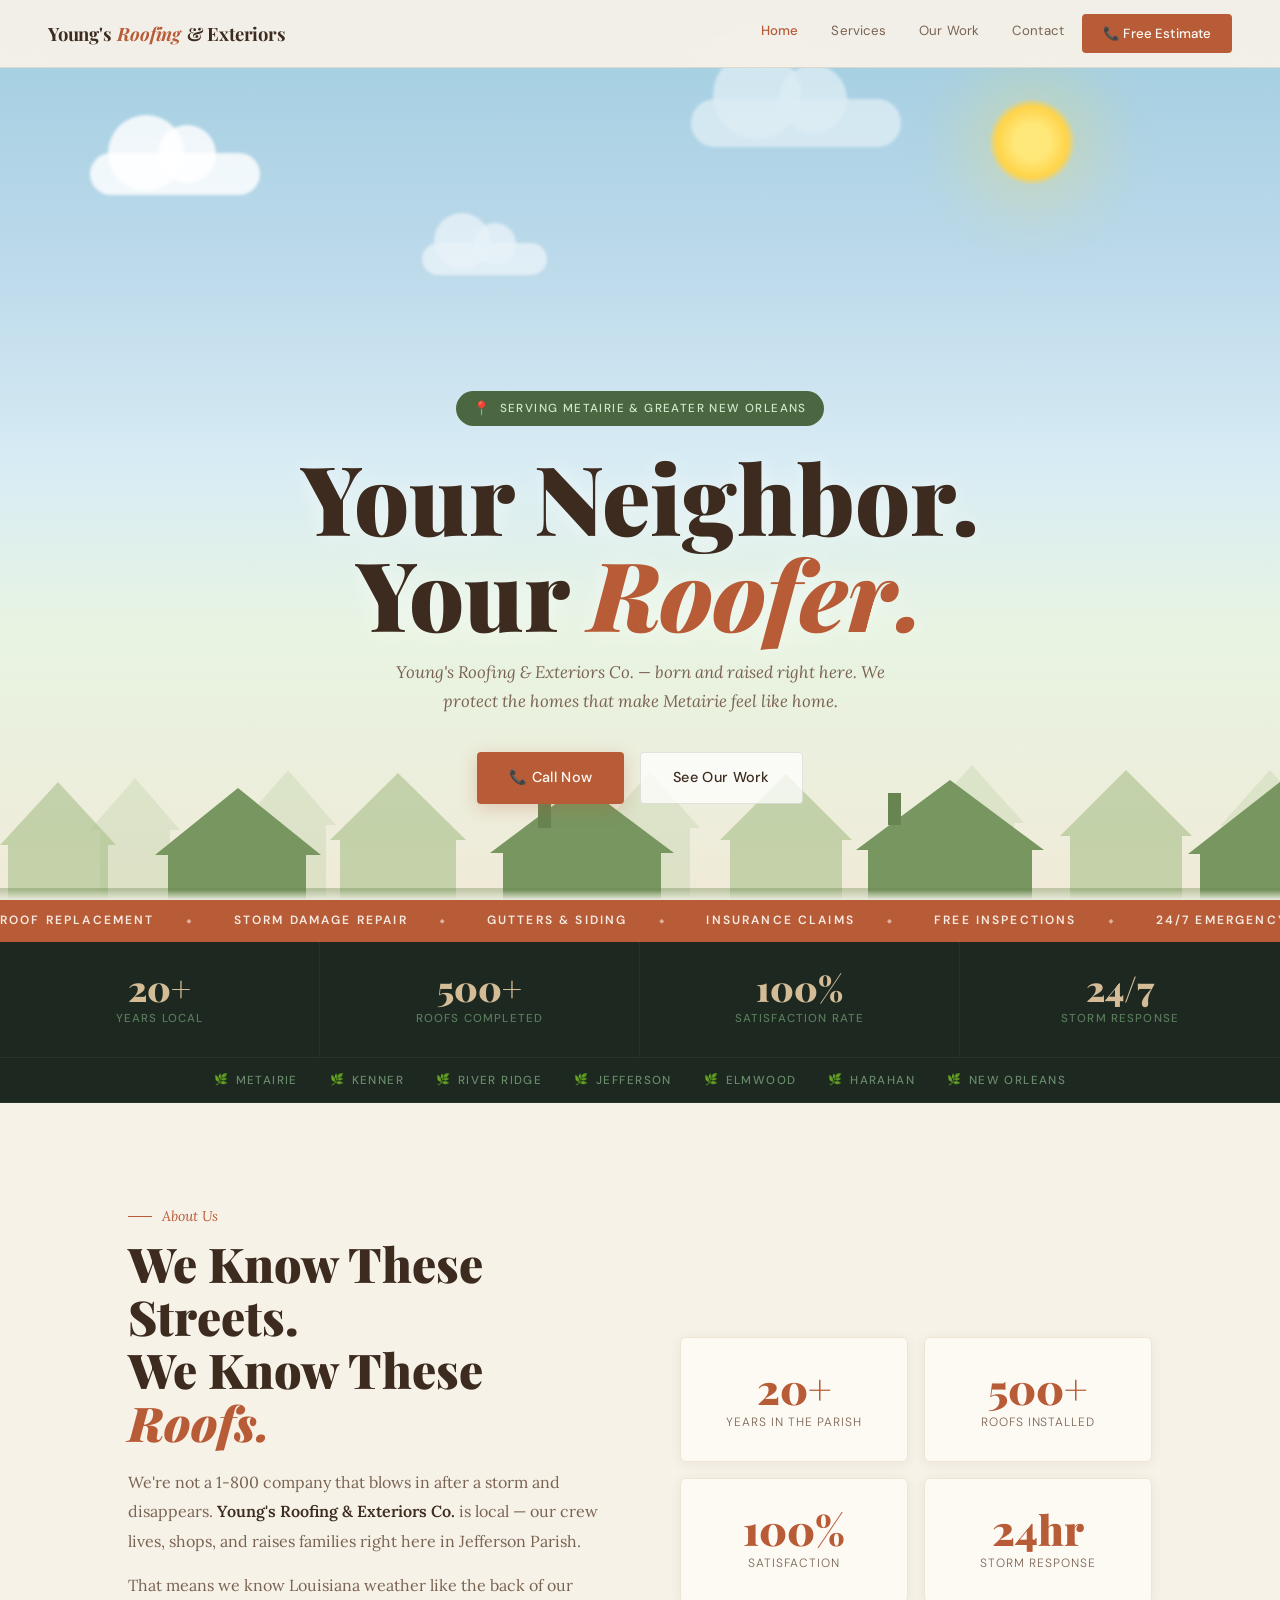
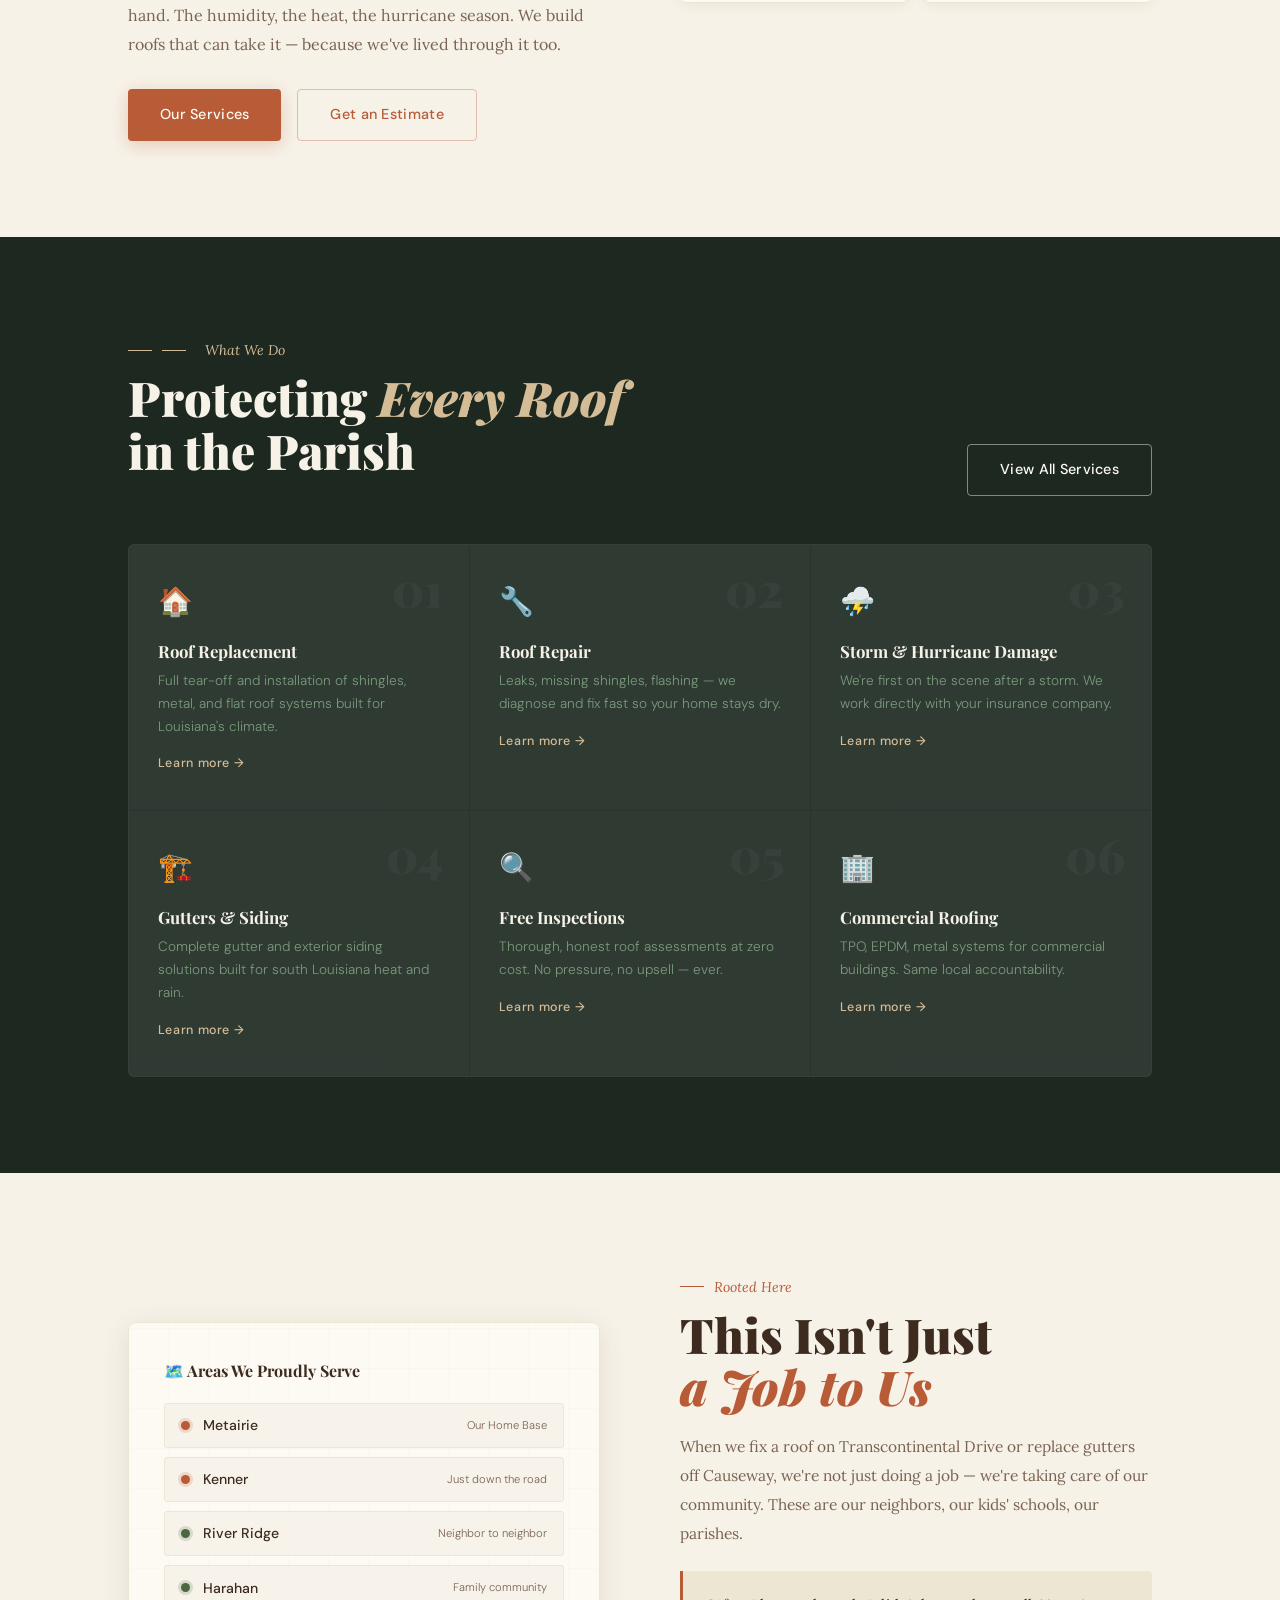
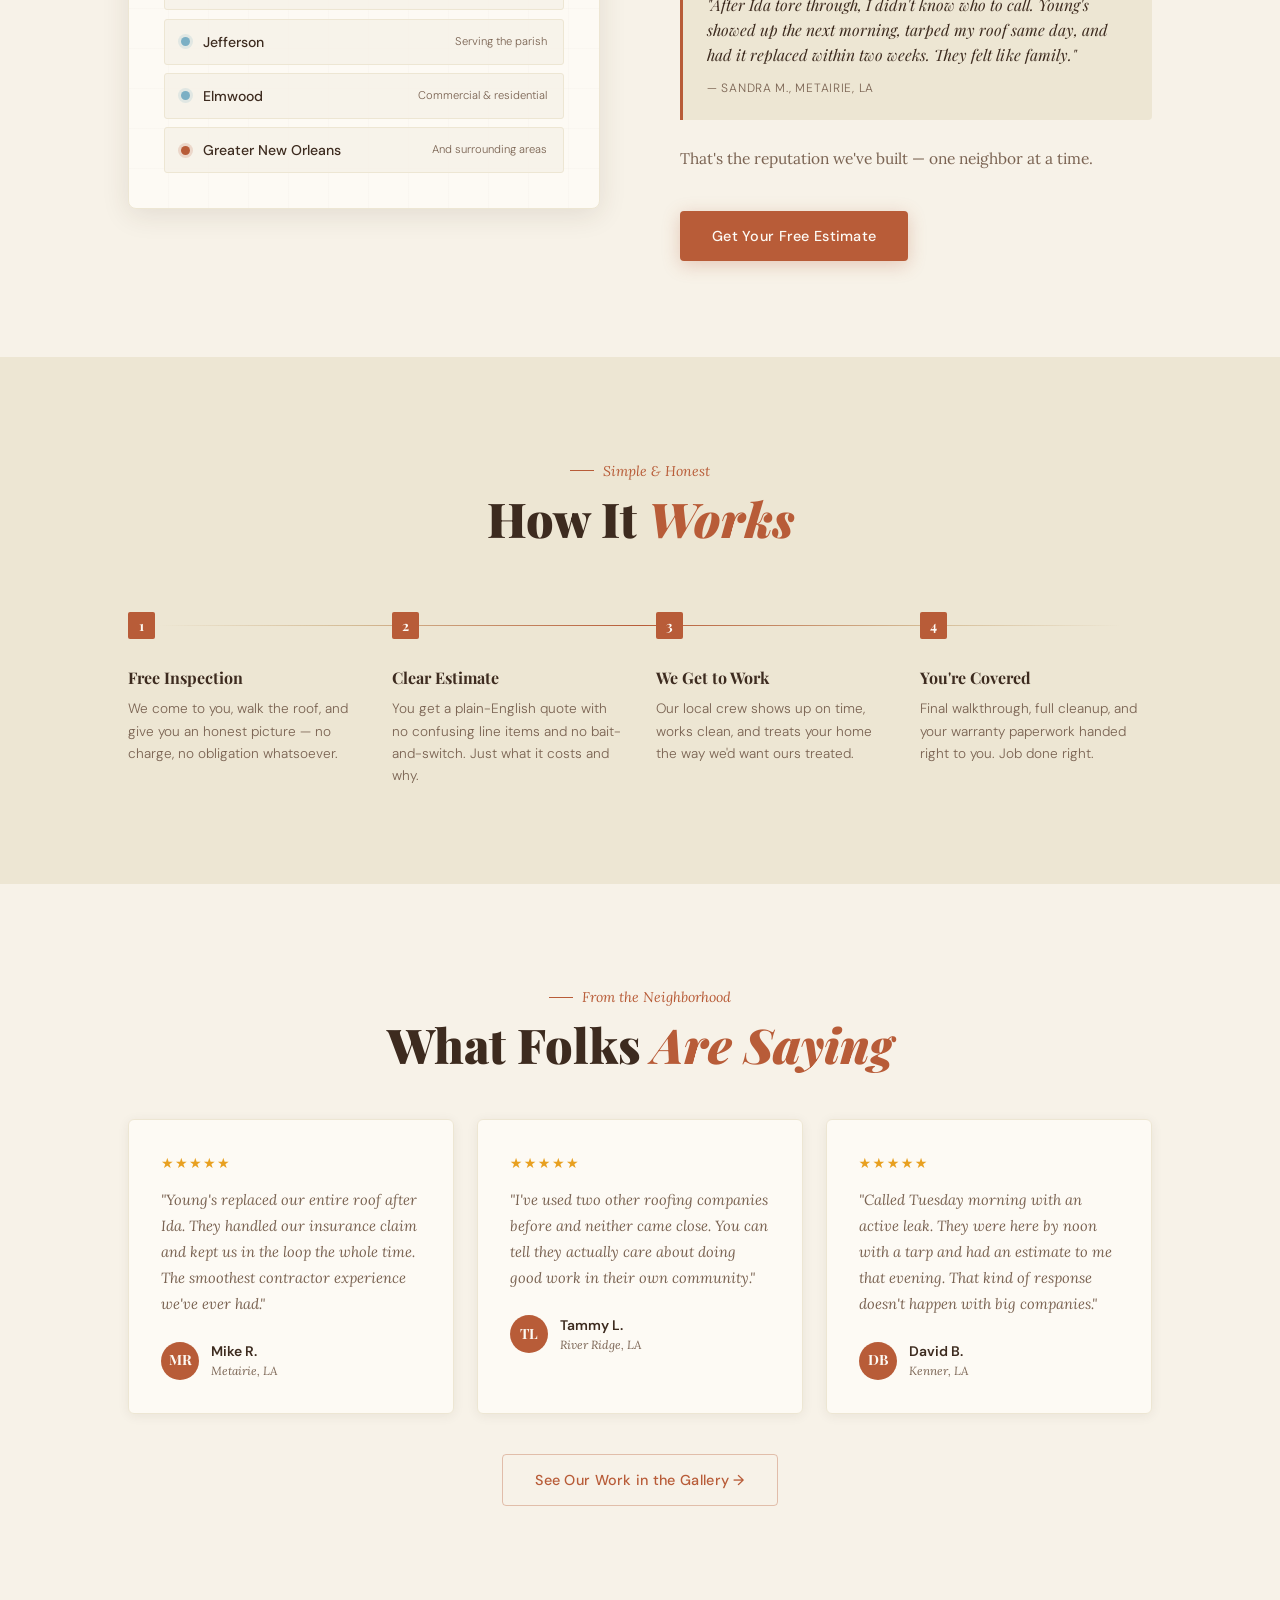
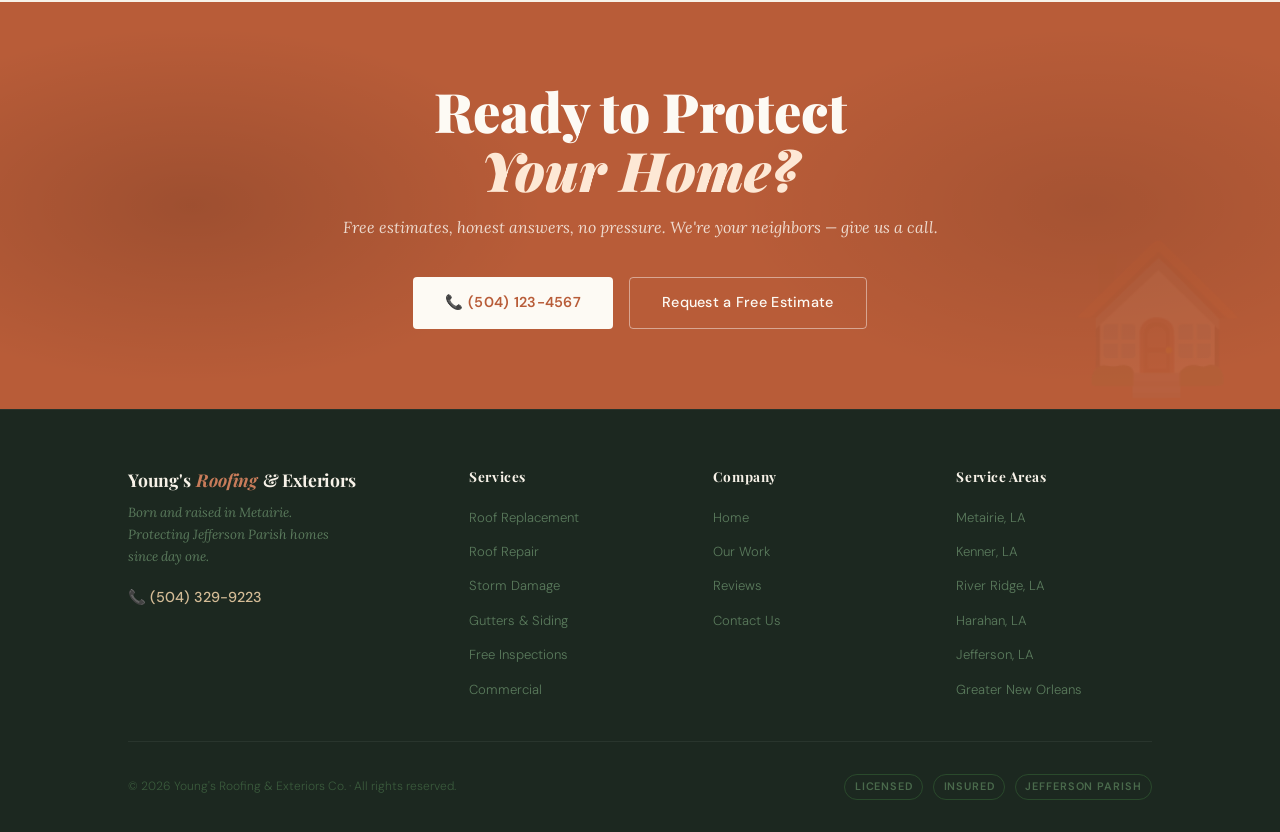
==== commit b07e4340: "Update index.html" ====
--- a/index.html
+++ b/index.html
@@ -3,7 +3,7 @@
 <head>
   <meta charset="UTF-8"/>
   <meta name="viewport" content="width=device-width, initial-scale=1.0"/>
-  <title>Young's Roofing & Exteriors Co. — Metairie, LA</title>
+  <title>Young's Roofing & Exteriors Co. — Roof Repair & Replacement in Metairie, LA</title>
   <meta property="og:title" content="Young's Roofing & Exteriors Co.">
   <meta property="og:description" content="Roofing, siding, gutters, and exterior work in Metairie and surrounding areas.">
   <meta property="og:image" content="https://youngsquality.com/preview.png">
@@ -428,7 +428,7 @@
     <h1>Your Neighbor.<br>Your <em>Roofer.</em></h1>
     <p class="hero-sub">Young's Roofing & Exteriors Co. — born and raised right here. We protect the homes that make Metairie feel like home.</p>
     <div class="hero-btns">
-      <a href="contact.html" class="btn btn-primary">Get a Free Estimate</a>
+      <a href="tel:+15043299223" class="btn btn-primary">📞 Call Now</a>
       <a href="gallery.html" class="btn btn-soft">See Our Work</a>
     </div>
   </div>
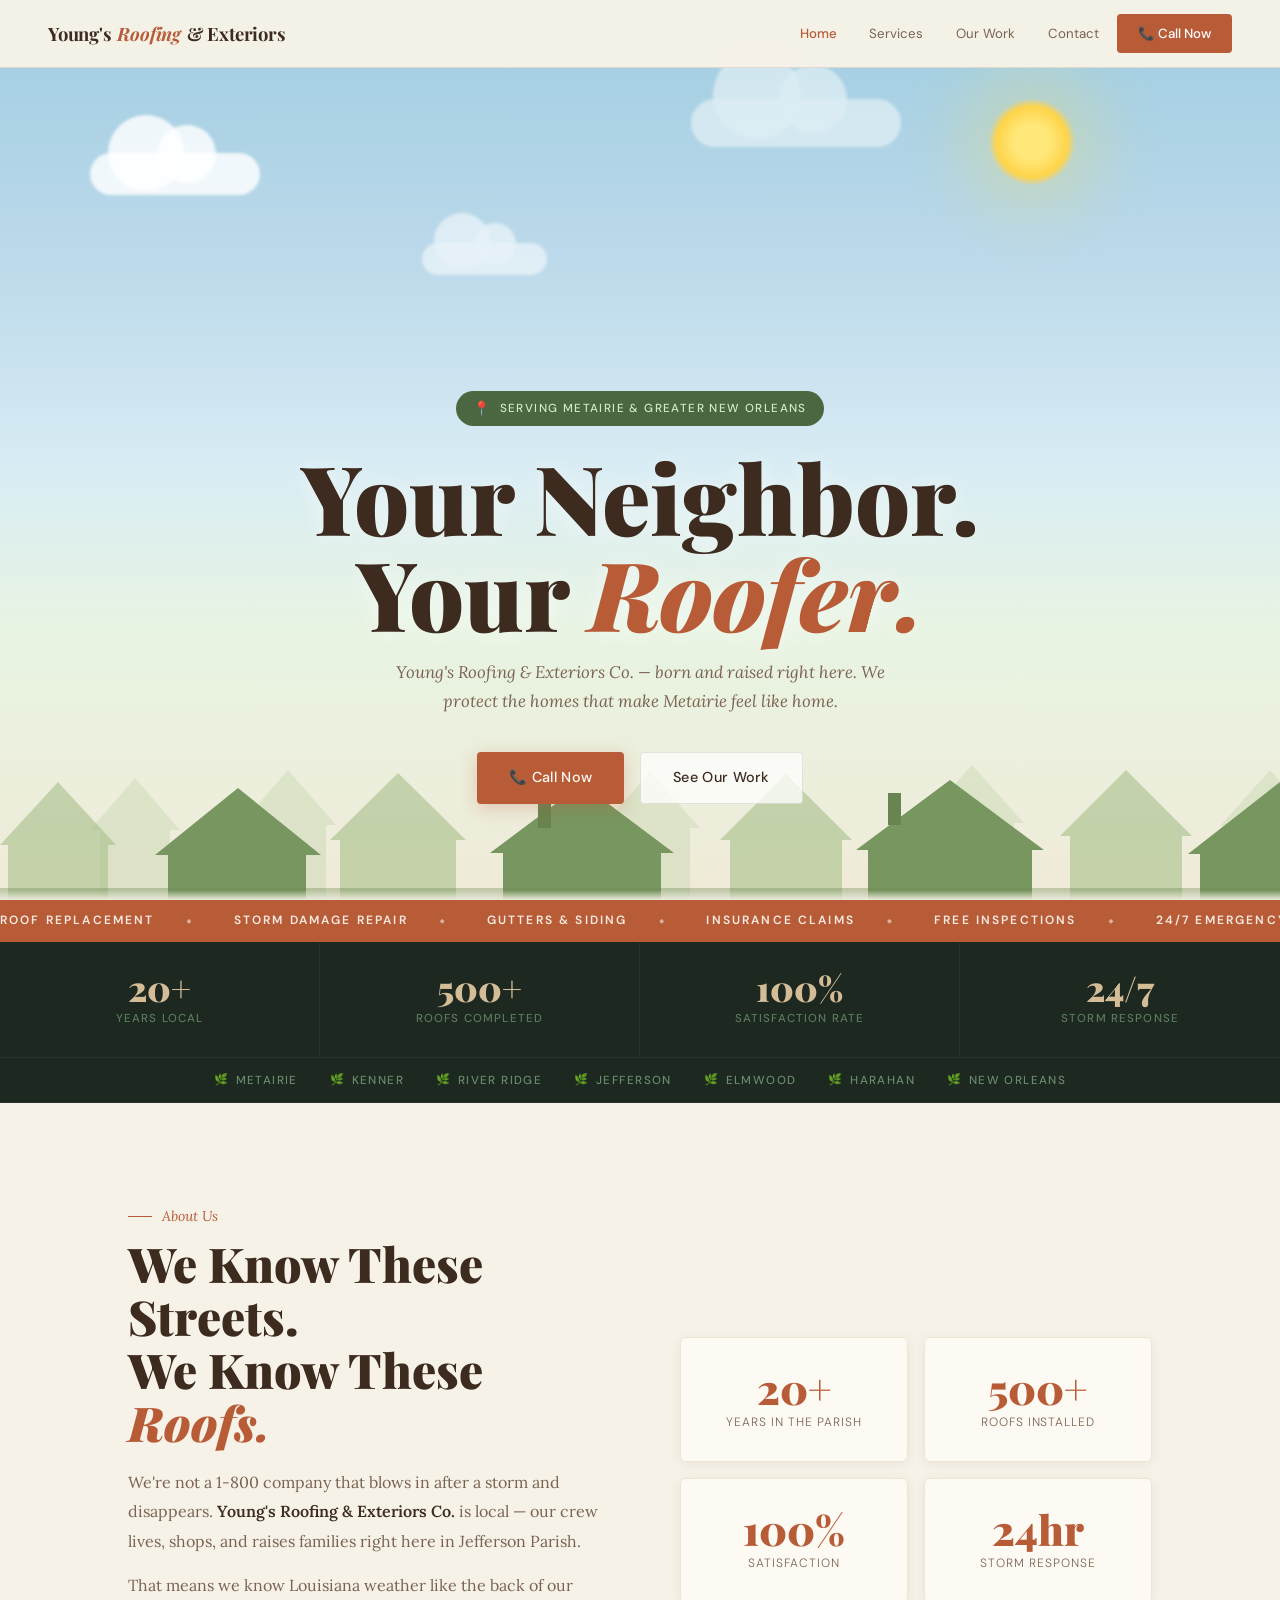
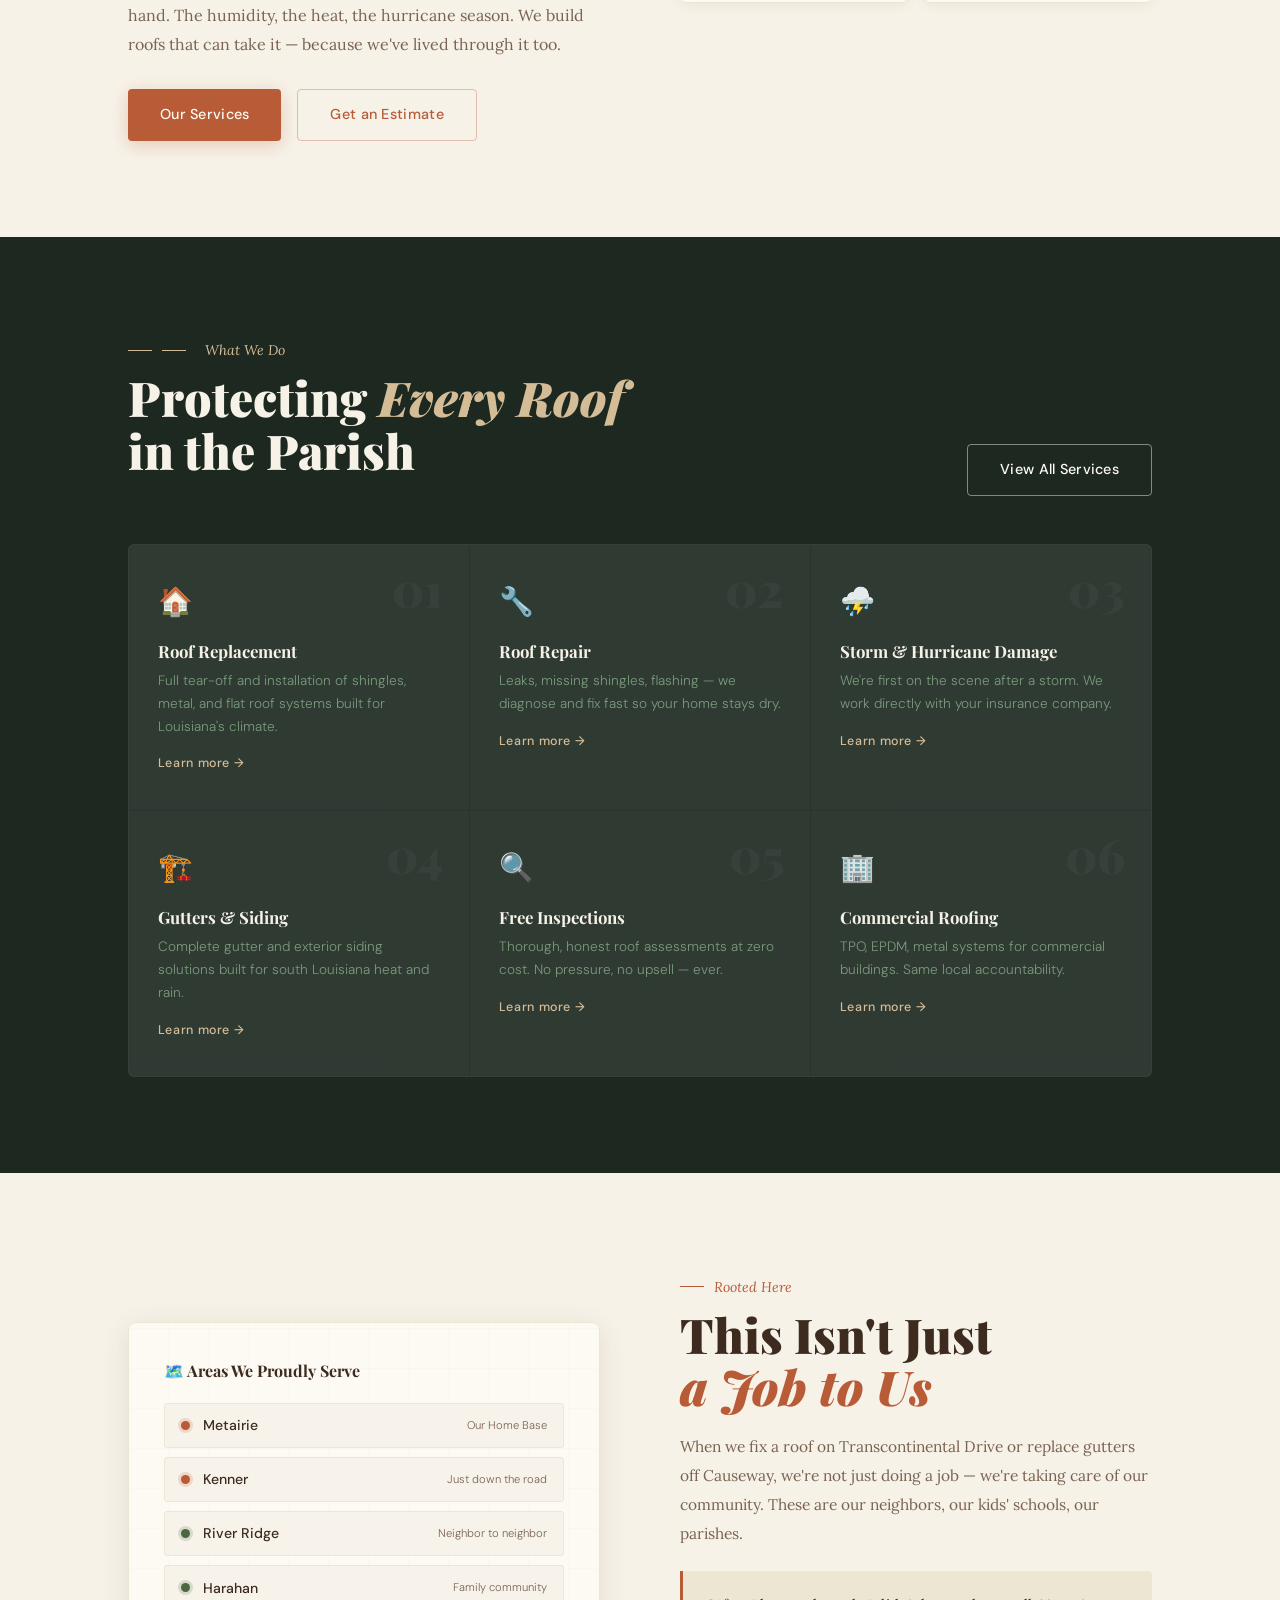
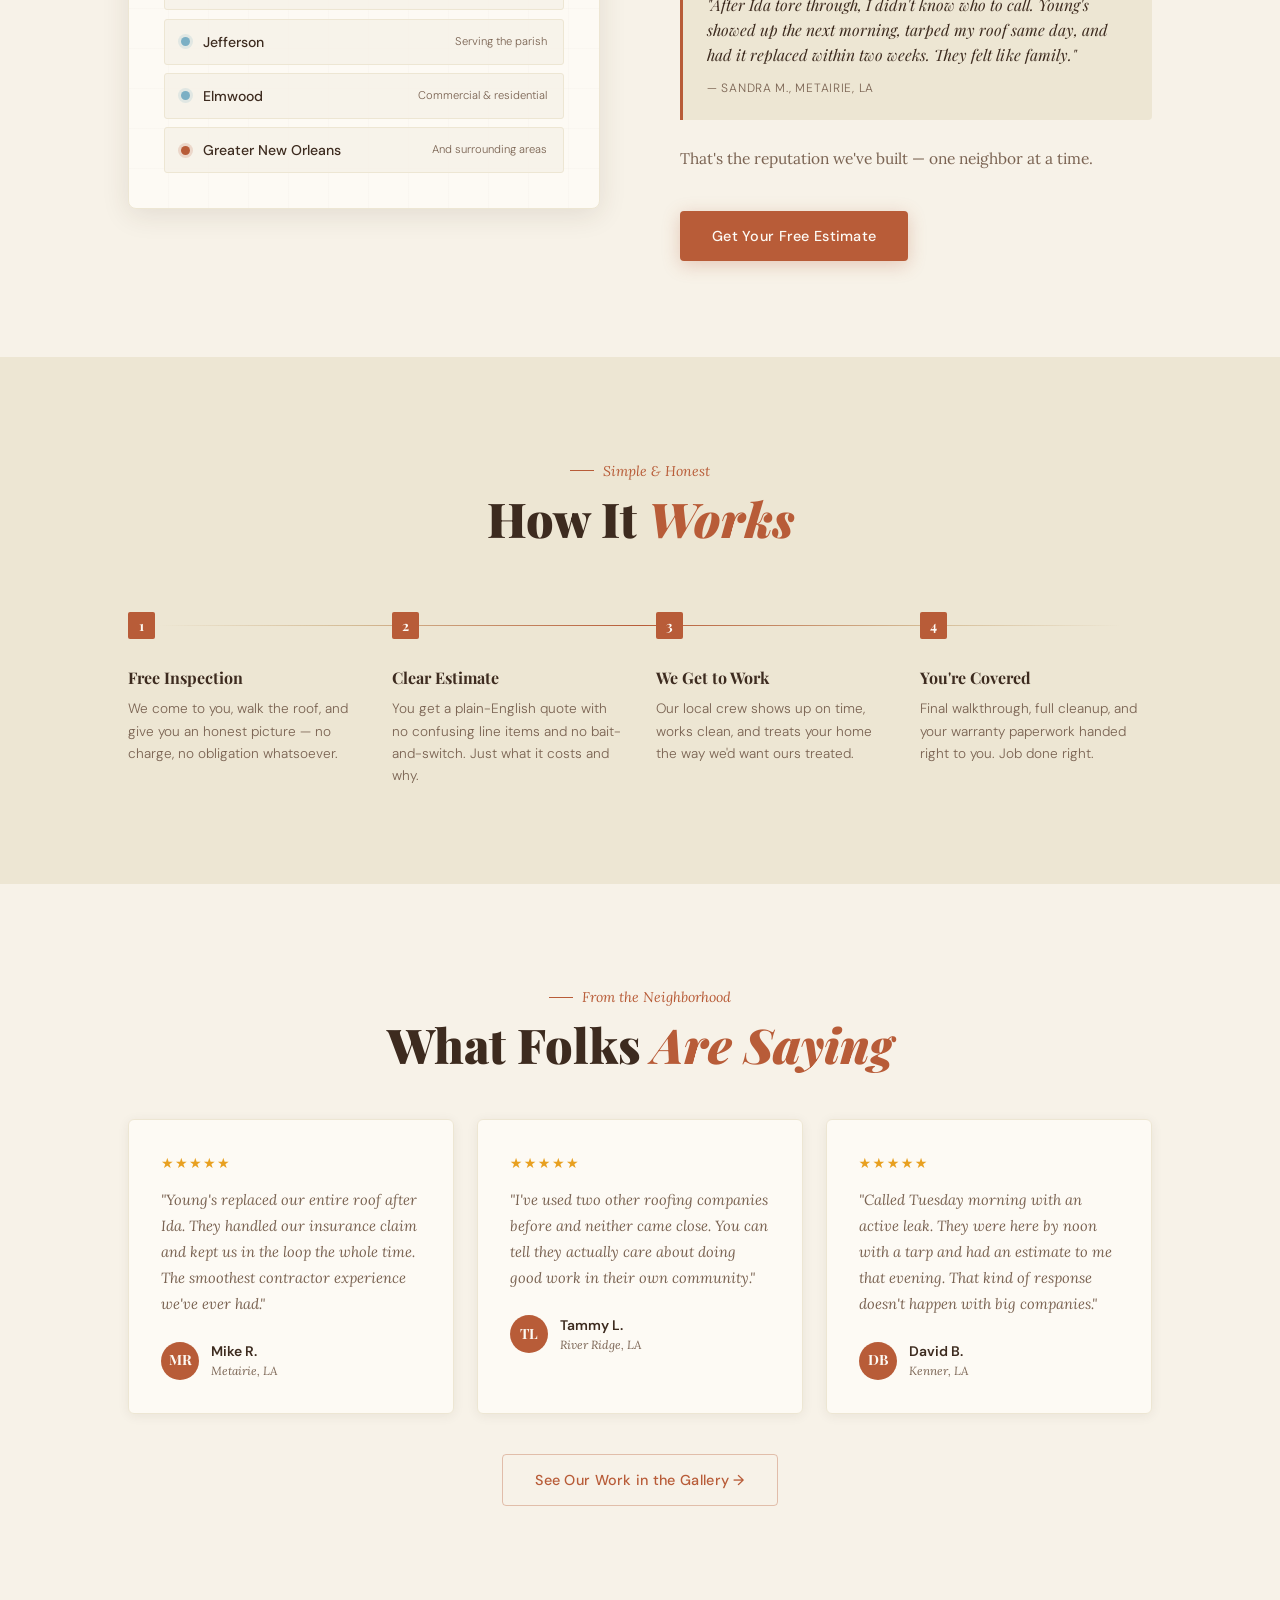
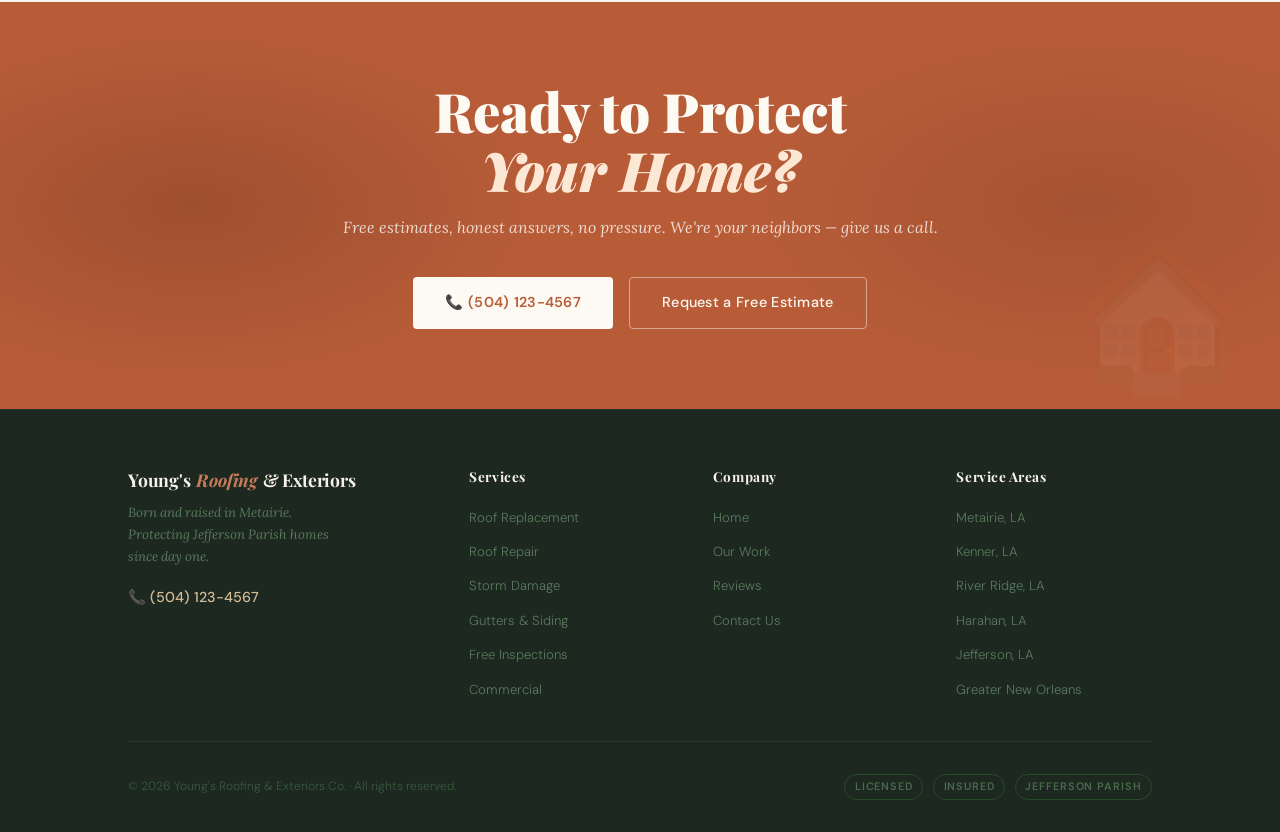
==== commit c1cf7b9f: "Update index.html" ====
--- a/index.html
+++ b/index.html
@@ -3,462 +3,222 @@
 <head>
   <meta charset="UTF-8"/>
   <meta name="viewport" content="width=device-width, initial-scale=1.0"/>
-  <title>Young's Roofing & Exteriors Co. — Roof Repair & Replacement in Metairie, LA</title>
-  <meta property="og:title" content="Young's Roofing & Exteriors Co.">
-  <meta property="og:description" content="Roofing, siding, gutters, and exterior work in Metairie and surrounding areas.">
-  <meta property="og:image" content="https://youngsquality.com/preview.png">
-  <meta property="og:url" content="https://youngsquality.com/">
-  <meta property="og:type" content="website">
-
-  <meta name="twitter:card" content="summary_large_image">
-  <meta name="twitter:title" content="Young's Roofing & Exteriors Co.">
-  <meta name="twitter:description" content="Roofing, siding, gutters, and exterior work in Metairie and surrounding areas.">
-  <meta name="twitter:image" content="https://youngsquality.com/preview.png">
-  <link rel="icon" href="logo-icon.svg" type="image/svg+xml">
+  <title>Young's Roofing & Exteriors Co. — Metairie, LA</title>
   <link rel="stylesheet" href="style.css"/>
   <style>
-    /* ── HERO ── */
-    .hero {
-      min-height: 100vh;
-      position: relative;
-      overflow: hidden;
-      display: flex;
-      flex-direction: column;
-      justify-content: flex-end;
-      padding-bottom: 6rem;
+    .hero { min-height:100vh; position:relative; overflow:hidden; display:flex; flex-direction:column; justify-content:flex-end; padding-bottom:6rem; }
+    .hero-sky { position:absolute; inset:0; background:linear-gradient(180deg,#9fcde0 0%,#bddaeb 30%,#d8ecf4 52%,#e8f4e2 70%,#f0ead8 100%); }
+    .sun { position:absolute; top:11%; right:16%; width:86px; height:86px; background:radial-gradient(circle,#ffe87a 28%,#ffd44a 58%,transparent 75%); border-radius:50%; box-shadow:0 0 60px 28px rgba(255,218,70,0.22); animation:sunBreath 5s ease-in-out infinite; }
+    @keyframes sunBreath { 0%,100%{box-shadow:0 0 60px 28px rgba(255,218,70,0.22);}50%{box-shadow:0 0 90px 42px rgba(255,218,70,0.32);} }
+    .cloud{position:absolute;background:rgba(255,255,255,0.82);border-radius:50px;filter:blur(1.5px);}
+    .cloud::before,.cloud::after{content:'';position:absolute;background:rgba(255,255,255,0.82);border-radius:50%;}
+    .c1{width:170px;height:42px;top:17%;left:7%;animation:cloudDrift 24s ease-in-out infinite;}
+    .c1::before{width:76px;height:76px;top:-38px;left:18px;}.c1::after{width:58px;height:58px;top:-28px;left:68px;}
+    .c2{width:125px;height:32px;top:27%;left:33%;animation:cloudDrift 32s ease-in-out infinite;opacity:.65;}
+    .c2::before{width:56px;height:56px;top:-30px;left:12px;}.c2::after{width:42px;height:42px;top:-20px;left:52px;}
+    .c3{width:210px;height:48px;top:11%;left:54%;animation:cloudDrift 28s ease-in-out infinite reverse;opacity:.58;}
+    .c3::before{width:88px;height:88px;top:-48px;left:22px;}.c3::after{width:68px;height:68px;top:-34px;left:88px;}
+    @keyframes cloudDrift{0%,100%{transform:translateX(-12px);}50%{transform:translateX(12px);}}
+    .houses{position:absolute;bottom:0;left:0;right:0;height:260px;}
+    .hero-content{position:relative;z-index:10;text-align:center;padding:0 2rem;animation:fadeUp 0.9s ease both;}
+    .hero-badge{display:inline-flex;align-items:center;gap:0.5rem;background:var(--moss);color:#cceacc;padding:0.4rem 1.1rem;border-radius:2rem;font-size:0.73rem;font-weight:500;letter-spacing:0.12em;text-transform:uppercase;margin-bottom:1.4rem;}
+    .hero-badge::before{content:'📍';font-size:0.85rem;}
+    .hero h1{font-family:var(--font-display);font-size:clamp(3rem,8vw,6rem);font-weight:900;line-height:1.0;color:var(--brown);margin-bottom:1.1rem;text-shadow:0 2px 24px rgba(255,255,255,0.55);}
+    .hero h1 em{font-style:italic;color:var(--brick);}
+    .hero-sub{font-family:var(--font-body);font-style:italic;font-size:1.05rem;color:var(--muted);max-width:500px;margin:0 auto 2.2rem;line-height:1.75;}
+    .hero-btns{display:flex;justify-content:center;gap:1rem;flex-wrap:wrap;}
+    .stats-bar{background:var(--night);display:grid;grid-template-columns:repeat(4,1fr);border-bottom:1px solid rgba(255,255,255,0.05);}
+    .stat-item{padding:1.8rem 1rem;text-align:center;border-right:1px solid rgba(255,255,255,0.05);}
+    .stat-item:last-child{border-right:none;}
+    .stat-num{font-family:var(--font-display);font-size:2.2rem;font-weight:900;color:var(--tan);line-height:1;margin-bottom:0.25rem;}
+    .stat-label{font-size:0.72rem;font-weight:500;letter-spacing:0.1em;text-transform:uppercase;color:#5a7a5c;}
+    .intro{padding:6rem 0;}
+    .intro-grid{display:grid;grid-template-columns:1fr 1fr;gap:5rem;align-items:center;}
+    .intro-text p{font-family:var(--font-body);font-size:1rem;line-height:1.85;color:var(--muted);margin-bottom:0.9rem;}
+    .intro-text p strong{color:var(--brown);font-weight:600;}
+    .stat-cards{display:grid;grid-template-columns:1fr 1fr;gap:1rem;}
+    .stat-card{padding:1.8rem 1.5rem;text-align:center;}
+    .stat-card-num{font-family:var(--font-display);font-size:2.6rem;font-weight:900;color:var(--brick);line-height:1;margin-bottom:0.3rem;}
+    .stat-card-lbl{font-size:0.75rem;letter-spacing:0.08em;text-transform:uppercase;color:var(--muted);}
+    .services-section{padding:6rem 0;background:var(--night);}
+    .services-head{display:flex;align-items:flex-end;justify-content:space-between;margin-bottom:3rem;}
+    .services-head .eyebrow{color:var(--tan);}.services-head .eyebrow::before{background:var(--tan);}
+    .services-grid{display:grid;grid-template-columns:repeat(3,1fr);gap:1px;background:rgba(255,255,255,0.06);border:1px solid rgba(255,255,255,0.06);border-radius:6px;overflow:hidden;}
+    .svc-card{background:rgba(255,255,255,0.03);padding:2.2rem 1.8rem;position:relative;overflow:hidden;text-decoration:none;color:inherit;display:block;transition:background 0.25s;}
+    .svc-card::after{content:'';position:absolute;bottom:0;left:0;right:0;height:2px;background:var(--brick);transform:scaleX(0);transform-origin:left;transition:transform 0.35s ease;}
+    .svc-card:hover{background:rgba(255,255,255,0.065);}.svc-card:hover::after{transform:scaleX(1);}
+    .svc-icon{font-size:1.75rem;margin-bottom:1rem;display:block;}
+    .svc-num{position:absolute;top:1.2rem;right:1.6rem;font-family:var(--font-display);font-size:3rem;font-weight:900;color:rgba(255,255,255,0.04);line-height:1;transition:color 0.3s;}
+    .svc-card:hover .svc-num{color:rgba(184,92,56,0.07);}
+    .svc-card h3{font-family:var(--font-display);font-weight:700;font-size:1.05rem;color:var(--cream);margin-bottom:0.55rem;line-height:1.2;}
+    .svc-card p{font-size:0.85rem;line-height:1.68;color:#7a9a7c;}
+    .svc-arrow{display:inline-flex;align-items:center;gap:0.4rem;margin-top:1rem;font-size:0.78rem;font-weight:500;color:var(--tan);letter-spacing:0.05em;transition:gap 0.2s;}
+    .svc-card:hover .svc-arrow{gap:0.7rem;}
+    .neighborhood{padding:6rem 0;}
+    .neighborhood-grid{display:grid;grid-template-columns:1fr 1fr;gap:5rem;align-items:center;}
+    .map-card{background:var(--white);border:1px solid var(--parchment);border-radius:8px;padding:2.2rem;box-shadow:var(--shadow-md);position:relative;overflow:hidden;}
+    .map-card::before{content:'';position:absolute;inset:0;background:repeating-linear-gradient(0deg,transparent,transparent 39px,rgba(61,43,31,0.03) 40px),repeating-linear-gradient(90deg,transparent,transparent 39px,rgba(61,43,31,0.03) 40px);}
+    .map-card>*{position:relative;}
+    .map-heading{font-family:var(--font-display);font-weight:700;font-size:1rem;color:var(--brown);margin-bottom:1.2rem;display:flex;align-items:center;gap:0.5rem;}
+    .map-areas{display:flex;flex-direction:column;gap:0.55rem;}
+    .map-area{display:flex;align-items:center;gap:0.8rem;padding:0.65rem 1rem;background:rgba(247,242,232,0.8);border:1px solid var(--parchment);border-radius:3px;font-size:0.88rem;font-weight:500;color:var(--brown);transition:background 0.2s,border-color 0.2s;}
+    .map-area:hover{background:var(--parchment);border-color:var(--tan);}
+    .dot{width:9px;height:9px;border-radius:50%;flex-shrink:0;}
+    .dot-brick{background:var(--brick);box-shadow:0 0 0 3px rgba(184,92,56,0.18);}
+    .dot-moss{background:var(--moss);box-shadow:0 0 0 3px rgba(74,103,65,0.18);}
+    .dot-sky{background:var(--sky);box-shadow:0 0 0 3px rgba(123,175,196,0.18);}
+    .map-area sub{margin-left:auto;font-size:0.7rem;color:var(--muted);font-weight:300;}
+    .neighborhood-text p{font-family:var(--font-body);font-size:0.97rem;line-height:1.85;color:var(--muted);margin-bottom:0.9rem;}
+    .pull-quote{background:var(--parchment);border-left:3px solid var(--brick);padding:1.3rem 1.5rem;border-radius:0 4px 4px 0;margin:1.5rem 0;}
+    .pull-quote p{font-family:var(--font-display);font-style:italic;font-size:0.98rem;color:var(--brown);line-height:1.6;margin-bottom:0.4rem!important;}
+    .pull-quote cite{font-size:0.75rem;color:var(--muted);font-style:normal;letter-spacing:0.06em;text-transform:uppercase;}
+    .process-section{padding:6rem 0;background:var(--parchment);}
+    .process-grid{display:grid;grid-template-columns:repeat(4,1fr);gap:2rem;margin-top:3rem;position:relative;}
+    .process-grid::before{content:'';position:absolute;top:2rem;left:2rem;right:2rem;height:1px;background:linear-gradient(90deg,transparent,var(--tan) 20%,var(--brick) 50%,var(--tan) 80%,transparent);}
+    .p-step{padding-top:4.5rem;position:relative;}
+    .p-dot{position:absolute;top:1.2rem;left:0;width:1.7rem;height:1.7rem;background:var(--brick);color:var(--white);border-radius:2px;display:flex;align-items:center;justify-content:center;font-family:var(--font-display);font-size:0.85rem;font-weight:700;}
+    .p-step h3{font-family:var(--font-display);font-weight:700;font-size:1rem;color:var(--brown);margin-bottom:0.5rem;}
+    .p-step p{font-size:0.85rem;line-height:1.65;color:var(--muted);}
+    .reviews-section{padding:6rem 0;}
+    .reviews-grid{display:grid;grid-template-columns:repeat(3,1fr);gap:1.4rem;margin-top:3rem;}
+    .review-card{padding:2rem;}
+    .r-stars{color:#e8a020;font-size:0.88rem;margin-bottom:0.75rem;letter-spacing:0.1em;}
+    .review-card blockquote{font-family:var(--font-body);font-style:italic;font-size:0.92rem;line-height:1.78;color:var(--muted);margin-bottom:1.4rem;}
+    .reviewer{display:flex;align-items:center;gap:0.75rem;}
+    .r-avatar{width:38px;height:38px;border-radius:50%;background:var(--brick);color:var(--white);font-family:var(--font-display);font-weight:700;font-size:0.88rem;display:flex;align-items:center;justify-content:center;flex-shrink:0;}
+    .r-name{font-weight:600;font-size:0.87rem;color:var(--brown);}
+    .r-loc{font-size:0.74rem;color:var(--muted);font-family:var(--font-body);font-style:italic;}
+    .reviews-more{text-align:center;margin-top:2.5rem;}
+    .cta-band{background:var(--brick);padding:5rem 3rem;text-align:center;position:relative;overflow:hidden;}
+    .cta-band::before{content:'';position:absolute;inset:0;background:radial-gradient(ellipse 50% 80% at 15% 50%,rgba(0,0,0,0.14) 0%,transparent 55%),radial-gradient(ellipse 50% 80% at 85% 50%,rgba(0,0,0,0.1) 0%,transparent 55%);}
+    .cta-band::after{content:'🏠';position:absolute;font-size:9rem;opacity:0.055;bottom:-1.5rem;right:2rem;}
+    .cta-inner{position:relative;max-width:620px;margin:0 auto;}
+    .cta-inner h2{font-family:var(--font-display);font-size:clamp(2rem,5vw,3.4rem);font-weight:900;color:var(--white);line-height:1.08;margin-bottom:0.9rem;}
+    .cta-inner h2 em{font-style:italic;color:#fde8d5;}
+    .cta-inner p{font-family:var(--font-body);font-style:italic;color:rgba(253,250,244,0.8);margin-bottom:2.2rem;font-size:1rem;line-height:1.7;}
+    .cta-btns{display:flex;justify-content:center;gap:1rem;flex-wrap:wrap;}
+    @media(max-width:960px){
+      .stats-bar{grid-template-columns:repeat(2,1fr);}
+      .intro-grid,.neighborhood-grid{grid-template-columns:1fr;gap:3rem;}
+      .services-grid{grid-template-columns:1fr 1fr;}
+      .process-grid{grid-template-columns:1fr 1fr;}
+      .process-grid::before{display:none;}
+      .p-step{padding-top:3.8rem;}
+      .reviews-grid{grid-template-columns:1fr;}
+      .services-head{flex-direction:column;align-items:flex-start;gap:1rem;}
+      .intro,.services-section,.neighborhood,.process-section,.reviews-section{padding:4rem 0;}
     }
-    .hero-sky {
-      position: absolute; inset: 0;
-      background: linear-gradient(180deg,
-        #9fcde0 0%, #bddaeb 30%, #d8ecf4 52%,
-        #e8f4e2 70%, #f0ead8 100%);
-    }
-    .sun {
-      position: absolute; top: 11%; right: 16%;
-      width: 86px; height: 86px;
-      background: radial-gradient(circle, #ffe87a 28%, #ffd44a 58%, transparent 75%);
-      border-radius: 50%;
-      box-shadow: 0 0 60px 28px rgba(255,218,70,0.22);
-      animation: sunBreath 5s ease-in-out infinite;
-    }
-    @keyframes sunBreath {
-      0%,100%{ box-shadow:0 0 60px 28px rgba(255,218,70,0.22);}
-      50%    { box-shadow:0 0 90px 42px rgba(255,218,70,0.32);}
-    }
-    /* clouds */
-    .cloud { position: absolute; background: rgba(255,255,255,0.82); border-radius: 50px; filter: blur(1.5px); }
-    .cloud::before,.cloud::after{ content:''; position:absolute; background: rgba(255,255,255,0.82); border-radius:50%;}
-    .c1{ width:170px;height:42px;top:17%;left:7%;  animation:cloudDrift 24s ease-in-out infinite;}
-    .c1::before{width:76px;height:76px;top:-38px;left:18px;}
-    .c1::after {width:58px;height:58px;top:-28px;left:68px;}
-    .c2{ width:125px;height:32px;top:27%;left:33%; animation:cloudDrift 32s ease-in-out infinite; opacity:.65;}
-    .c2::before{width:56px;height:56px;top:-30px;left:12px;}
-    .c2::after {width:42px;height:42px;top:-20px;left:52px;}
-    .c3{ width:210px;height:48px;top:11%;left:54%; animation:cloudDrift 28s ease-in-out infinite reverse; opacity:.58;}
-    .c3::before{width:88px;height:88px;top:-48px;left:22px;}
-    .c3::after {width:68px;height:68px;top:-34px;left:88px;}
-    @keyframes cloudDrift{
-      0%,100%{ transform:translateX(-12px);}
-      50%    { transform:translateX(12px);}
-    }
-    /* roofline */
-    .houses { position:absolute; bottom:0; left:0; right:0; height:260px; }
-
-    /* hero content */
-    .hero-content {
-      position: relative; z-index: 10;
-      text-align: center;
-      padding: 0 2rem;
-      animation: fadeUp 0.9s ease both;
-    }
-    .hero-badge {
-      display: inline-flex; align-items: center; gap: 0.5rem;
-      background: var(--moss); color: #cceacc;
-      padding: 0.4rem 1.1rem; border-radius: 2rem;
-      font-size: 0.73rem; font-weight: 500; letter-spacing: 0.12em; text-transform: uppercase;
-      margin-bottom: 1.4rem;
-    }
-    .hero-badge::before { content: '📍'; font-size: 0.85rem; }
-    .hero h1 {
-      font-family: var(--font-display);
-      font-size: clamp(3rem, 8vw, 6rem);
-      font-weight: 900; line-height: 1.0;
-      color: var(--brown);
-      margin-bottom: 1.1rem;
-      text-shadow: 0 2px 24px rgba(255,255,255,0.55);
-    }
-    .hero h1 em { font-style: italic; color: var(--brick); }
-    .hero-sub {
-      font-family: var(--font-body); font-style: italic;
-      font-size: 1.05rem; color: var(--muted);
-      max-width: 500px; margin: 0 auto 2.2rem; line-height: 1.75;
-    }
-    .hero-btns { display: flex; justify-content: center; gap: 1rem; flex-wrap: wrap; }
-
-    /* ── STATS BAR ── */
-    .stats-bar {
-      background: var(--night);
-      display: grid; grid-template-columns: repeat(4,1fr);
-      border-bottom: 1px solid rgba(255,255,255,0.05);
-    }
-    .stat-item {
-      padding: 1.8rem 1rem; text-align: center;
-      border-right: 1px solid rgba(255,255,255,0.05);
-    }
-    .stat-item:last-child { border-right: none; }
-    .stat-num {
-      font-family: var(--font-display);
-      font-size: 2.2rem; font-weight: 900;
-      color: var(--tan); line-height: 1;
-      margin-bottom: 0.25rem;
-    }
-    .stat-label {
-      font-size: 0.72rem; font-weight: 500;
-      letter-spacing: 0.1em; text-transform: uppercase;
-      color: #5a7a5c;
-    }
-
-    /* ── INTRO ── */
-    .intro { padding: 6rem 0; }
-    .intro-grid {
-      display: grid; grid-template-columns: 1fr 1fr;
-      gap: 5rem; align-items: center;
-    }
-    .intro-text p {
-      font-family: var(--font-body); font-size: 1rem;
-      line-height: 1.85; color: var(--muted); margin-bottom: 0.9rem;
-    }
-    .intro-text p strong { color: var(--brown); font-weight: 600; }
-    .stat-cards {
-      display: grid; grid-template-columns: 1fr 1fr; gap: 1rem;
-    }
-    .stat-card {
-      padding: 1.8rem 1.5rem; text-align: center;
-      transition: transform 0.2s, box-shadow 0.2s;
-    }
-    .stat-card-num {
-      font-family: var(--font-display); font-size: 2.6rem;
-      font-weight: 900; color: var(--brick); line-height: 1;
-      margin-bottom: 0.3rem;
-    }
-    .stat-card-lbl {
-      font-size: 0.75rem; letter-spacing: 0.08em;
-      text-transform: uppercase; color: var(--muted);
-    }
-
-    /* ── SERVICES ── */
-    .services-section { padding: 6rem 0; background: var(--night); }
-    .services-head {
-      display: flex; align-items: flex-end;
-      justify-content: space-between; margin-bottom: 3rem;
-    }
-    .services-head .eyebrow { color: var(--tan); }
-    .services-head .eyebrow::before { background: var(--tan); }
-    .services-grid {
-      display: grid; grid-template-columns: repeat(3,1fr);
-      gap: 1px; background: rgba(255,255,255,0.06);
-      border: 1px solid rgba(255,255,255,0.06);
-      border-radius: 6px; overflow: hidden;
-    }
-    .svc-card {
-      background: rgba(255,255,255,0.03);
-      padding: 2.2rem 1.8rem;
-      position: relative; overflow: hidden;
-      text-decoration: none; color: inherit;
-      display: block;
-      transition: background 0.25s;
-    }
-    .svc-card::after {
-      content: '';
-      position: absolute; bottom: 0; left: 0; right: 0; height: 2px;
-      background: var(--brick);
-      transform: scaleX(0); transform-origin: left;
-      transition: transform 0.35s ease;
-    }
-    .svc-card:hover { background: rgba(255,255,255,0.065); }
-    .svc-card:hover::after { transform: scaleX(1); }
-    .svc-icon { font-size: 1.75rem; margin-bottom: 1rem; display: block; }
-    .svc-num {
-      position: absolute; top: 1.2rem; right: 1.6rem;
-      font-family: var(--font-display); font-size: 3rem; font-weight: 900;
-      color: rgba(255,255,255,0.04); line-height: 1;
-      transition: color 0.3s;
-    }
-    .svc-card:hover .svc-num { color: rgba(184,92,56,0.07); }
-    .svc-card h3 {
-      font-family: var(--font-display); font-weight: 700;
-      font-size: 1.05rem; color: var(--cream);
-      margin-bottom: 0.55rem; line-height: 1.2;
-    }
-    .svc-card p { font-size: 0.85rem; line-height: 1.68; color: #7a9a7c; }
-    .svc-arrow {
-      display: inline-flex; align-items: center; gap: 0.4rem;
-      margin-top: 1rem; font-size: 0.78rem; font-weight: 500;
-      color: var(--tan); letter-spacing: 0.05em;
-      transition: gap 0.2s;
-    }
-    .svc-card:hover .svc-arrow { gap: 0.7rem; }
-
-    .services-more {
-      text-align: center; margin-top: 2.5rem;
-    }
-
-    /* ── NEIGHBORHOOD ── */
-    .neighborhood { padding: 6rem 0; }
-    .neighborhood-grid {
-      display: grid; grid-template-columns: 1fr 1fr;
-      gap: 5rem; align-items: center;
-    }
-    .map-card {
-      background: var(--white);
-      border: 1px solid var(--parchment);
-      border-radius: 8px;
-      padding: 2.2rem;
-      box-shadow: var(--shadow-md);
-      position: relative; overflow: hidden;
-    }
-    .map-card::before {
-      content: '';
-      position: absolute; inset: 0;
-      background:
-        repeating-linear-gradient(0deg, transparent, transparent 39px, rgba(61,43,31,0.03) 40px),
-        repeating-linear-gradient(90deg, transparent, transparent 39px, rgba(61,43,31,0.03) 40px);
-    }
-    .map-card > * { position: relative; }
-    .map-heading {
-      font-family: var(--font-display); font-weight: 700;
-      font-size: 1rem; color: var(--brown);
-      margin-bottom: 1.2rem;
-      display: flex; align-items: center; gap: 0.5rem;
-    }
-    .map-areas { display: flex; flex-direction: column; gap: 0.55rem; }
-    .map-area {
-      display: flex; align-items: center; gap: 0.8rem;
-      padding: 0.65rem 1rem;
-      background: rgba(247,242,232,0.8);
-      border: 1px solid var(--parchment);
-      border-radius: 3px;
-      font-size: 0.88rem; font-weight: 500; color: var(--brown);
-      transition: background 0.2s, border-color 0.2s;
-    }
-    .map-area:hover { background: var(--parchment); border-color: var(--tan); }
-    .dot { width:9px;height:9px;border-radius:50%;flex-shrink:0; }
-    .dot-brick{ background:var(--brick); box-shadow:0 0 0 3px rgba(184,92,56,0.18);}
-    .dot-moss { background:var(--moss);  box-shadow:0 0 0 3px rgba(74,103,65,0.18);}
-    .dot-sky  { background:var(--sky);   box-shadow:0 0 0 3px rgba(123,175,196,0.18);}
-    .map-area sub { margin-left:auto; font-size:0.7rem; color:var(--muted); font-weight:300; }
-
-    .neighborhood-text p {
-      font-family: var(--font-body); font-size: 0.97rem;
-      line-height: 1.85; color: var(--muted); margin-bottom: 0.9rem;
-    }
-    .pull-quote {
-      background: var(--parchment);
-      border-left: 3px solid var(--brick);
-      padding: 1.3rem 1.5rem;
-      border-radius: 0 4px 4px 0;
-      margin: 1.5rem 0;
-    }
-    .pull-quote p {
-      font-family: var(--font-display); font-style: italic;
-      font-size: 0.98rem; color: var(--brown);
-      line-height: 1.6; margin-bottom: 0.4rem !important;
-    }
-    .pull-quote cite { font-size: 0.75rem; color: var(--muted); font-style:normal; letter-spacing:0.06em; text-transform:uppercase; }
-
-    /* ── PROCESS ── */
-    .process-section { padding: 6rem 0; background: var(--parchment); }
-    .process-grid {
-      display: grid; grid-template-columns: repeat(4,1fr);
-      gap: 2rem; margin-top: 3rem; position: relative;
-    }
-    .process-grid::before {
-      content: '';
-      position: absolute; top: 2rem; left: 2rem; right: 2rem; height: 1px;
-      background: linear-gradient(90deg, transparent, var(--tan) 20%, var(--brick) 50%, var(--tan) 80%, transparent);
-    }
-    .p-step { padding-top: 4.5rem; position: relative; }
-    .p-dot {
-      position: absolute; top: 1.2rem; left: 0;
-      width: 1.7rem; height: 1.7rem;
-      background: var(--brick); color: var(--white);
-      border-radius: 2px;
-      display: flex; align-items: center; justify-content: center;
-      font-family: var(--font-display); font-size: 0.85rem; font-weight: 700;
-    }
-    .p-step h3 {
-      font-family: var(--font-display); font-weight: 700;
-      font-size: 1rem; color: var(--brown); margin-bottom: 0.5rem;
-    }
-    .p-step p { font-size: 0.85rem; line-height: 1.65; color: var(--muted); }
-
-    /* ── REVIEWS ── */
-    .reviews-section { padding: 6rem 0; }
-    .reviews-grid {
-      display: grid; grid-template-columns: repeat(3,1fr);
-      gap: 1.4rem; margin-top: 3rem;
-    }
-    .review-card { padding: 2rem; }
-    .r-stars { color: #e8a020; font-size: 0.88rem; margin-bottom: 0.75rem; letter-spacing: 0.1em; }
-    .review-card blockquote {
-      font-family: var(--font-body); font-style: italic;
-      font-size: 0.92rem; line-height: 1.78; color: var(--muted);
-      margin-bottom: 1.4rem;
-    }
-    .reviewer { display:flex; align-items:center; gap: 0.75rem; }
-    .r-avatar {
-      width: 38px; height: 38px; border-radius: 50%;
-      background: var(--brick); color: var(--white);
-      font-family: var(--font-display); font-weight: 700; font-size: 0.88rem;
-      display: flex; align-items:center; justify-content:center; flex-shrink:0;
-    }
-    .r-name { font-weight: 600; font-size: 0.87rem; color: var(--brown); }
-    .r-loc { font-size: 0.74rem; color: var(--muted); font-family: var(--font-body); font-style:italic; }
-    .reviews-more { text-align:center; margin-top: 2.5rem; }
-
-    /* ── CTA BAND ── */
-    .cta-band {
-      background: var(--brick); padding: 5rem 3rem;
-      text-align: center; position: relative; overflow: hidden;
-    }
-    .cta-band::before {
-      content: ''; position: absolute; inset: 0;
-      background:
-        radial-gradient(ellipse 50% 80% at 15% 50%, rgba(0,0,0,0.14) 0%, transparent 55%),
-        radial-gradient(ellipse 50% 80% at 85% 50%, rgba(0,0,0,0.1) 0%, transparent 55%);
-    }
-    .cta-band::after {
-      content: '🏠'; position: absolute;
-      font-size: 9rem; opacity: 0.055;
-      bottom: -1.5rem; right: 2rem;
-    }
-    .cta-inner { position:relative; max-width: 620px; margin: 0 auto; }
-    .cta-inner h2 {
-      font-family: var(--font-display);
-      font-size: clamp(2rem, 5vw, 3.4rem);
-      font-weight: 900; color: var(--white); line-height: 1.08;
-      margin-bottom: 0.9rem;
-    }
-    .cta-inner h2 em { font-style:italic; color:#fde8d5; }
-    .cta-inner p {
-      font-family: var(--font-body); font-style:italic;
-      color: rgba(253,250,244,0.8); margin-bottom: 2.2rem; font-size:1rem; line-height:1.7;
-    }
-    .cta-btns { display:flex; justify-content:center; gap:1rem; flex-wrap:wrap; }
-
-    /* ── RESPONSIVE (page-specific) ── */
-    @media (max-width: 960px) {
-      .stats-bar { grid-template-columns: repeat(2,1fr); }
-      .intro-grid, .neighborhood-grid { grid-template-columns: 1fr; gap:3rem; }
-      .services-grid { grid-template-columns: 1fr 1fr; }
-      .process-grid { grid-template-columns: 1fr 1fr; }
-      .process-grid::before { display:none; }
-      .p-step { padding-top: 3.8rem; }
-      .reviews-grid { grid-template-columns: 1fr; }
-      .services-head { flex-direction:column; align-items:flex-start; gap:1rem; }
-      .intro { padding: 4rem 0; }
-      .services-section,.neighborhood,.process-section,.reviews-section { padding: 4rem 0; }
-    }
-    @media (max-width: 600px) {
-      .services-grid { grid-template-columns: 1fr; }
-      .process-grid { grid-template-columns: 1fr; }
-      .stat-cards { grid-template-columns: 1fr 1fr; }
+    @media(max-width:600px){
+      .services-grid{grid-template-columns:1fr;}
+      .process-grid{grid-template-columns:1fr;}
+      .stat-cards{grid-template-columns:1fr 1fr;}
     }
   </style>
 </head>
-<body data-page="index">
-<script src="shared.js"></script>
+<body>
+
+<!-- ══ NAV ══ -->
+<nav class="site-nav" id="siteNav">
+  <a href="index.html" class="nav-logo">Young's&nbsp;<span class="accent">Roofing</span>&nbsp;&amp;&nbsp;Exteriors</a>
+
+  <!-- Desktop links -->
+  <ul class="nav-links" id="navLinks">
+    <li><a href="index.html" class="active">Home</a></li>
+    <li><a href="services.html">Services</a></li>
+    <li><a href="gallery.html">Our Work</a></li>
+    <li><a href="contact.html">Contact</a></li>
+    <li><a href="tel:+15041234567" class="nav-cta">📞 Call Now</a></li>
+  </ul>
+
+  <!-- Hamburger -->
+  <button class="nav-hamburger" id="burger" onclick="toggleMenu()" aria-label="Menu">
+    <span></span><span></span><span></span>
+  </button>
+</nav>
+
+<!-- Mobile menu overlay -->
+<div id="mobileMenu" style="
+  display:none;
+  position:fixed;
+  top:68px;left:0;right:0;bottom:0;
+  background:#f5f0e6;
+  z-index:9999;
+  flex-direction:column;
+  padding:1rem 0;
+  border-top:3px solid #b85c38;
+  overflow-y:auto;
+">
+  <a href="index.html" onclick="closeMenu()" style="display:block;padding:1rem 1.5rem;font-size:1.1rem;font-weight:600;color:#3d2b1f;border-bottom:1px solid #e8e0d0;text-decoration:none;">🏠 Home</a>
+  <a href="services.html" onclick="closeMenu()" style="display:block;padding:1rem 1.5rem;font-size:1.1rem;font-weight:600;color:#3d2b1f;border-bottom:1px solid #e8e0d0;text-decoration:none;">🔧 Services</a>
+  <a href="gallery.html" onclick="closeMenu()" style="display:block;padding:1rem 1.5rem;font-size:1.1rem;font-weight:600;color:#3d2b1f;border-bottom:1px solid #e8e0d0;text-decoration:none;">📸 Our Work</a>
+  <a href="contact.html" onclick="closeMenu()" style="display:block;padding:1rem 1.5rem;font-size:1.1rem;font-weight:600;color:#3d2b1f;border-bottom:1px solid #e8e0d0;text-decoration:none;">✉️ Contact</a>
+  <div style="padding:1rem 1.5rem;">
+    <a href="tel:+15041234567" style="display:block;background:#b85c38;color:#fff;text-align:center;padding:1rem;border-radius:4px;font-size:1.1rem;font-weight:700;text-decoration:none;">📞 Call Now — (504) 123-4567</a>
+  </div>
+</div>
+
+<script>
+function toggleMenu() {
+  var menu = document.getElementById('mobileMenu');
+  var burger = document.getElementById('burger');
+  var isOpen = menu.style.display === 'flex';
+  if (isOpen) {
+    menu.style.display = 'none';
+    burger.classList.remove('is-open');
+  } else {
+    menu.style.display = 'flex';
+    burger.classList.add('is-open');
+  }
+}
+function closeMenu() {
+  document.getElementById('mobileMenu').style.display = 'none';
+  document.getElementById('burger').classList.remove('is-open');
+}
+window.addEventListener('scroll', function() {
+  var nav = document.getElementById('siteNav');
+  nav.classList.toggle('scrolled', window.scrollY > 20);
+});
+</script>
 
 <!-- HERO -->
 <section class="hero">
   <div class="hero-sky"></div>
-  <!-- Sun & Clouds -->
   <div class="sun"></div>
   <div class="cloud c1"></div>
   <div class="cloud c2"></div>
   <div class="cloud c3"></div>
-
-  <!-- SVG Roofline -->
   <svg class="houses" viewBox="0 0 1440 260" xmlns="http://www.w3.org/2000/svg" preserveAspectRatio="xMidYMax slice">
-    <defs>
-      <linearGradient id="gFade" x1="0" y1="0" x2="0" y2="1">
-        <stop offset="0%" stop-color="#e8f0d8" stop-opacity="0"/>
-        <stop offset="100%" stop-color="#eceae0" stop-opacity="1"/>
-      </linearGradient>
-    </defs>
-    <!-- far layer -->
-    <g fill="#c8d8b2" opacity="0.45">
-      <polygon points="90,190 135,138 180,190"/><rect x="100" y="190" width="70" height="70"/>
-      <polygon points="240,185 288,130 336,185"/><rect x="250" y="185" width="76" height="75"/>
-      <polygon points="600,188 650,132 700,188"/><rect x="610" y="188" width="80" height="72"/>
-      <polygon points="920,183 972,125 1024,183"/><rect x="930" y="183" width="84" height="77"/>
-      <polygon points="1220,186 1270,130 1320,186"/><rect x="1230" y="186" width="80" height="74"/>
-    </g>
-    <!-- mid layer -->
-    <g fill="#a8c08a" opacity="0.6">
-      <polygon points="0,205 58,142 116,205"/><rect x="8" y="205" width="100" height="55"/>
-      <rect x="36" y="218" width="26" height="42"/>
-      <polygon points="330,200 398,133 466,200"/><rect x="340" y="200" width="116" height="60"/>
-      <rect x="378" y="213" width="32" height="47"/> <rect x="342" y="215" width="24" height="22"/>
-      <polygon points="720,200 786,134 852,200"/><rect x="730" y="200" width="112" height="60"/>
-      <rect x="766" y="213" width="30" height="47"/>
-      <polygon points="1060,196 1126,130 1192,196"/><rect x="1070" y="196" width="112" height="64"/>
-      <rect x="1106" y="208" width="28" height="52"/>
-      <polygon points="1310,200 1376,132 1440,200"/><rect x="1318" y="200" width="122" height="60"/>
-    </g>
-    <!-- foreground -->
-    <g fill="#789660">
-      <polygon points="155,215 238,148 321,215"/><rect x="168" y="215" width="138" height="45"/>
-      <rect x="208" y="222" width="42" height="38"/> <rect x="170" y="226" width="28" height="20"/>
-      <polygon points="490,213 582,144 674,213"/><rect x="503" y="213" width="158" height="47"/>
-      <rect x="546" y="220" width="40" height="40"/> <rect x="506" y="228" width="28" height="22"/>
-      <rect x="538" y="158" width="13" height="30" fill="#688450"/>
-      <polygon points="856,210 950,140 1044,210"/><rect x="868" y="210" width="164" height="50"/>
-      <rect x="912" y="218" width="42" height="42"/> <rect x="870" y="226" width="30" height="20"/>
-      <rect x="888" y="153" width="13" height="32" fill="#688450"/>
-      <polygon points="1188,214 1280,142 1372,214"/><rect x="1200" y="214" width="160" height="46"/>
-      <rect x="1242" y="221" width="40" height="39"/> <rect x="1202" y="228" width="28" height="20"/>
-    </g>
+    <defs><linearGradient id="gFade" x1="0" y1="0" x2="0" y2="1"><stop offset="0%" stop-color="#e8f0d8" stop-opacity="0"/><stop offset="100%" stop-color="#eceae0" stop-opacity="1"/></linearGradient></defs>
+    <g fill="#c8d8b2" opacity="0.45"><polygon points="90,190 135,138 180,190"/><rect x="100" y="190" width="70" height="70"/><polygon points="240,185 288,130 336,185"/><rect x="250" y="185" width="76" height="75"/><polygon points="600,188 650,132 700,188"/><rect x="610" y="188" width="80" height="72"/><polygon points="920,183 972,125 1024,183"/><rect x="930" y="183" width="84" height="77"/><polygon points="1220,186 1270,130 1320,186"/><rect x="1230" y="186" width="80" height="74"/></g>
+    <g fill="#a8c08a" opacity="0.6"><polygon points="0,205 58,142 116,205"/><rect x="8" y="205" width="100" height="55"/><rect x="36" y="218" width="26" height="42"/><polygon points="330,200 398,133 466,200"/><rect x="340" y="200" width="116" height="60"/><rect x="378" y="213" width="32" height="47"/><rect x="342" y="215" width="24" height="22"/><polygon points="720,200 786,134 852,200"/><rect x="730" y="200" width="112" height="60"/><rect x="766" y="213" width="30" height="47"/><polygon points="1060,196 1126,130 1192,196"/><rect x="1070" y="196" width="112" height="64"/><rect x="1106" y="208" width="28" height="52"/><polygon points="1310,200 1376,132 1440,200"/><rect x="1318" y="200" width="122" height="60"/></g>
+    <g fill="#789660"><polygon points="155,215 238,148 321,215"/><rect x="168" y="215" width="138" height="45"/><rect x="208" y="222" width="42" height="38"/><rect x="170" y="226" width="28" height="20"/><polygon points="490,213 582,144 674,213"/><rect x="503" y="213" width="158" height="47"/><rect x="546" y="220" width="40" height="40"/><rect x="506" y="228" width="28" height="22"/><rect x="538" y="158" width="13" height="30" fill="#688450"/><polygon points="856,210 950,140 1044,210"/><rect x="868" y="210" width="164" height="50"/><rect x="912" y="218" width="42" height="42"/><rect x="870" y="226" width="30" height="20"/><rect x="888" y="153" width="13" height="32" fill="#688450"/><polygon points="1188,214 1280,142 1372,214"/><rect x="1200" y="214" width="160" height="46"/><rect x="1242" y="221" width="40" height="39"/><rect x="1202" y="228" width="28" height="20"/></g>
     <rect x="0" y="248" width="1440" height="12" fill="#6a8450" opacity="0.35"/>
     <rect x="0" y="250" width="1440" height="10" fill="url(#gFade)"/>
   </svg>
-
   <div class="hero-content">
     <div class="hero-badge">Serving Metairie & Greater New Orleans</div>
     <h1>Your Neighbor.<br>Your <em>Roofer.</em></h1>
     <p class="hero-sub">Young's Roofing & Exteriors Co. — born and raised right here. We protect the homes that make Metairie feel like home.</p>
     <div class="hero-btns">
-      <a href="tel:+15043299223" class="btn btn-primary">📞 Call Now</a>
+      <a href="tel:+15041234567" class="btn btn-primary">📞 Call Now</a>
       <a href="gallery.html" class="btn btn-soft">See Our Work</a>
     </div>
   </div>
 </section>
 
 <!-- MARQUEE -->
-<div class="marquee-bar">
-  <div class="marquee-track">
-    <span>Roof Replacement</span><span>Storm Damage Repair</span><span>Gutters & Siding</span>
-    <span>Insurance Claims</span><span>Free Inspections</span><span>24/7 Emergency Response</span>
-    <span>Residential & Commercial</span><span>Metairie's Local Roofers</span>
-    <span>Roof Replacement</span><span>Storm Damage Repair</span><span>Gutters & Siding</span>
-    <span>Insurance Claims</span><span>Free Inspections</span><span>24/7 Emergency Response</span>
-    <span>Residential & Commercial</span><span>Metairie's Local Roofers</span>
-  </div>
-</div>
+<div class="marquee-bar"><div class="marquee-track"><span>Roof Replacement</span><span>Storm Damage Repair</span><span>Gutters & Siding</span><span>Insurance Claims</span><span>Free Inspections</span><span>24/7 Emergency Response</span><span>Residential & Commercial</span><span>Metairie's Local Roofers</span><span>Roof Replacement</span><span>Storm Damage Repair</span><span>Gutters & Siding</span><span>Insurance Claims</span><span>Free Inspections</span><span>24/7 Emergency Response</span><span>Residential & Commercial</span><span>Metairie's Local Roofers</span></div></div>
 
 <!-- STATS -->
 <div class="stats-bar">
-  <div class="stat-item anim-up-1"><div class="stat-num">20+</div><div class="stat-label">Years Local</div></div>
-  <div class="stat-item anim-up-2"><div class="stat-num">500+</div><div class="stat-label">Roofs Completed</div></div>
-  <div class="stat-item anim-up-3"><div class="stat-num">100%</div><div class="stat-label">Satisfaction Rate</div></div>
-  <div class="stat-item anim-up-4"><div class="stat-num">24/7</div><div class="stat-label">Storm Response</div></div>
+  <div class="stat-item"><div class="stat-num">20+</div><div class="stat-label">Years Local</div></div>
+  <div class="stat-item"><div class="stat-num">500+</div><div class="stat-label">Roofs Completed</div></div>
+  <div class="stat-item"><div class="stat-num">100%</div><div class="stat-label">Satisfaction Rate</div></div>
+  <div class="stat-item"><div class="stat-num">24/7</div><div class="stat-label">Storm Response</div></div>
 </div>
 
 <!-- HOOD STRIP -->
-<div class="hood-strip">
-  <span>Metairie</span><span>Kenner</span><span>River Ridge</span>
-  <span>Jefferson</span><span>Elmwood</span><span>Harahan</span><span>New Orleans</span>
-</div>
+<div class="hood-strip"><span>Metairie</span><span>Kenner</span><span>River Ridge</span><span>Jefferson</span><span>Elmwood</span><span>Harahan</span><span>New Orleans</span></div>
 
 <!-- INTRO -->
 <section class="intro">
@@ -469,7 +229,7 @@
         <h2 class="section-title">We Know These Streets.<br>We Know These <em>Roofs.</em></h2>
         <p>We're not a 1-800 company that blows in after a storm and disappears. <strong>Young's Roofing & Exteriors Co.</strong> is local — our crew lives, shops, and raises families right here in Jefferson Parish.</p>
         <p>That means we know Louisiana weather like the back of our hand. The humidity, the heat, the hurricane season. We build roofs that can take it — because we've lived through it too.</p>
-        <div style="margin-top:1.8rem; display:flex; gap:1rem; flex-wrap:wrap;">
+        <div style="margin-top:1.8rem;display:flex;gap:1rem;flex-wrap:wrap;">
           <a href="services.html" class="btn btn-primary">Our Services</a>
           <a href="contact.html" class="btn btn-ghost">Get an Estimate</a>
         </div>
@@ -495,42 +255,12 @@
       <a href="services.html" class="btn btn-outline" style="flex-shrink:0;">View All Services</a>
     </div>
     <div class="services-grid">
-      <a href="services.html#replacement" class="svc-card">
-        <span class="svc-icon">🏠</span><span class="svc-num">01</span>
-        <h3>Roof Replacement</h3>
-        <p>Full tear-off and installation of shingles, metal, and flat roof systems built for Louisiana's climate.</p>
-        <span class="svc-arrow">Learn more →</span>
-      </a>
-      <a href="services.html#repair" class="svc-card">
-        <span class="svc-icon">🔧</span><span class="svc-num">02</span>
-        <h3>Roof Repair</h3>
-        <p>Leaks, missing shingles, flashing — we diagnose and fix fast so your home stays dry.</p>
-        <span class="svc-arrow">Learn more →</span>
-      </a>
-      <a href="services.html#storm" class="svc-card">
-        <span class="svc-icon">⛈️</span><span class="svc-num">03</span>
-        <h3>Storm & Hurricane Damage</h3>
-        <p>We're first on the scene after a storm. We work directly with your insurance company.</p>
-        <span class="svc-arrow">Learn more →</span>
-      </a>
-      <a href="services.html#gutters" class="svc-card">
-        <span class="svc-icon">🏗️</span><span class="svc-num">04</span>
-        <h3>Gutters & Siding</h3>
-        <p>Complete gutter and exterior siding solutions built for south Louisiana heat and rain.</p>
-        <span class="svc-arrow">Learn more →</span>
-      </a>
-      <a href="services.html#inspection" class="svc-card">
-        <span class="svc-icon">🔍</span><span class="svc-num">05</span>
-        <h3>Free Inspections</h3>
-        <p>Thorough, honest roof assessments at zero cost. No pressure, no upsell — ever.</p>
-        <span class="svc-arrow">Learn more →</span>
-      </a>
-      <a href="services.html#commercial" class="svc-card">
-        <span class="svc-icon">🏢</span><span class="svc-num">06</span>
-        <h3>Commercial Roofing</h3>
-        <p>TPO, EPDM, metal systems for commercial buildings. Same local accountability.</p>
-        <span class="svc-arrow">Learn more →</span>
-      </a>
+      <a href="services.html#replacement" class="svc-card"><span class="svc-icon">🏠</span><span class="svc-num">01</span><h3>Roof Replacement</h3><p>Full tear-off and installation of shingles, metal, and flat roof systems built for Louisiana's climate.</p><span class="svc-arrow">Learn more →</span></a>
+      <a href="services.html#repair" class="svc-card"><span class="svc-icon">🔧</span><span class="svc-num">02</span><h3>Roof Repair</h3><p>Leaks, missing shingles, flashing — we diagnose and fix fast so your home stays dry.</p><span class="svc-arrow">Learn more →</span></a>
+      <a href="services.html#storm" class="svc-card"><span class="svc-icon">⛈️</span><span class="svc-num">03</span><h3>Storm & Hurricane Damage</h3><p>We're first on the scene after a storm. We work directly with your insurance company.</p><span class="svc-arrow">Learn more →</span></a>
+      <a href="services.html#gutters" class="svc-card"><span class="svc-icon">🏗️</span><span class="svc-num">04</span><h3>Gutters & Siding</h3><p>Complete gutter and exterior siding solutions built for south Louisiana heat and rain.</p><span class="svc-arrow">Learn more →</span></a>
+      <a href="services.html#inspection" class="svc-card"><span class="svc-icon">🔍</span><span class="svc-num">05</span><h3>Free Inspections</h3><p>Thorough, honest roof assessments at zero cost. No pressure, no upsell — ever.</p><span class="svc-arrow">Learn more →</span></a>
+      <a href="services.html#commercial" class="svc-card"><span class="svc-icon">🏢</span><span class="svc-num">06</span><h3>Commercial Roofing</h3><p>TPO, EPDM, metal systems for commercial buildings. Same local accountability.</p><span class="svc-arrow">Learn more →</span></a>
     </div>
   </div>
 </section>
@@ -574,26 +304,10 @@
       <h2 class="section-title">How It <em>Works</em></h2>
     </div>
     <div class="process-grid">
-      <div class="p-step anim-up-1">
-        <div class="p-dot">1</div>
-        <h3>Free Inspection</h3>
-        <p>We come to you, walk the roof, and give you an honest picture — no charge, no obligation whatsoever.</p>
-      </div>
-      <div class="p-step anim-up-2">
-        <div class="p-dot">2</div>
-        <h3>Clear Estimate</h3>
-        <p>You get a plain-English quote with no confusing line items and no bait-and-switch. Just what it costs and why.</p>
-      </div>
-      <div class="p-step anim-up-3">
-        <div class="p-dot">3</div>
-        <h3>We Get to Work</h3>
-        <p>Our local crew shows up on time, works clean, and treats your home the way we'd want ours treated.</p>
-      </div>
-      <div class="p-step anim-up-4">
-        <div class="p-dot">4</div>
-        <h3>You're Covered</h3>
-        <p>Final walkthrough, full cleanup, and your warranty paperwork handed right to you. Job done right.</p>
-      </div>
+      <div class="p-step anim-up-1"><div class="p-dot">1</div><h3>Free Inspection</h3><p>We come to you, walk the roof, and give you an honest picture — no charge, no obligation whatsoever.</p></div>
+      <div class="p-step anim-up-2"><div class="p-dot">2</div><h3>Clear Estimate</h3><p>You get a plain-English quote with no confusing line items and no bait-and-switch. Just what it costs and why.</p></div>
+      <div class="p-step anim-up-3"><div class="p-dot">3</div><h3>We Get to Work</h3><p>Our local crew shows up on time, works clean, and treats your home the way we'd want ours treated.</p></div>
+      <div class="p-step anim-up-4"><div class="p-dot">4</div><h3>You're Covered</h3><p>Final walkthrough, full cleanup, and your warranty paperwork handed right to you. Job done right.</p></div>
     </div>
   </div>
 </section>
@@ -606,25 +320,11 @@
       <h2 class="section-title">What Folks <em>Are Saying</em></h2>
     </div>
     <div class="reviews-grid">
-      <div class="card review-card anim-up-1">
-        <div class="r-stars">★★★★★</div>
-        <blockquote>"Young's replaced our entire roof after Ida. They handled our insurance claim and kept us in the loop the whole time. The smoothest contractor experience we've ever had."</blockquote>
-        <div class="reviewer"><div class="r-avatar">MR</div><div><div class="r-name">Mike R.</div><div class="r-loc">Metairie, LA</div></div></div>
-      </div>
-      <div class="card review-card anim-up-2">
-        <div class="r-stars">★★★★★</div>
-        <blockquote>"I've used two other roofing companies before and neither came close. You can tell they actually care about doing good work in their own community."</blockquote>
-        <div class="reviewer"><div class="r-avatar">TL</div><div><div class="r-name">Tammy L.</div><div class="r-loc">River Ridge, LA</div></div></div>
-      </div>
-      <div class="card review-card anim-up-3">
-        <div class="r-stars">★★★★★</div>
-        <blockquote>"Called Tuesday morning with an active leak. They were here by noon with a tarp and had an estimate to me that evening. That kind of response doesn't happen with big companies."</blockquote>
-        <div class="reviewer"><div class="r-avatar">DB</div><div><div class="r-name">David B.</div><div class="r-loc">Kenner, LA</div></div></div>
-      </div>
-    </div>
-    <div class="reviews-more">
-      <a href="gallery.html" class="btn btn-ghost">See Our Work in the Gallery →</a>
-    </div>
+      <div class="card review-card anim-up-1"><div class="r-stars">★★★★★</div><blockquote>"Young's replaced our entire roof after Ida. They handled our insurance claim and kept us in the loop the whole time. The smoothest contractor experience we've ever had."</blockquote><div class="reviewer"><div class="r-avatar">MR</div><div><div class="r-name">Mike R.</div><div class="r-loc">Metairie, LA</div></div></div></div>
+      <div class="card review-card anim-up-2"><div class="r-stars">★★★★★</div><blockquote>"I've used two other roofing companies before and neither came close. You can tell they actually care about doing good work in their own community."</blockquote><div class="reviewer"><div class="r-avatar">TL</div><div><div class="r-name">Tammy L.</div><div class="r-loc">River Ridge, LA</div></div></div></div>
+      <div class="card review-card anim-up-3"><div class="r-stars">★★★★★</div><blockquote>"Called Tuesday morning with an active leak. They were here by noon with a tarp and had an estimate to me that evening. That kind of response doesn't happen with big companies."</blockquote><div class="reviewer"><div class="r-avatar">DB</div><div><div class="r-name">David B.</div><div class="r-loc">Kenner, LA</div></div></div></div>
+    </div>
+    <div class="reviews-more"><a href="gallery.html" class="btn btn-ghost">See Our Work in the Gallery →</a></div>
   </div>
 </section>
 
@@ -640,5 +340,25 @@
   </div>
 </div>
 
+<!-- FOOTER -->
+<footer class="site-footer">
+  <div class="container">
+    <div class="footer-top">
+      <div class="footer-brand">
+        <a href="index.html" class="nav-logo" style="color:var(--cream);margin-bottom:0.5rem;">Young's&nbsp;<span class="accent" style="color:#c87c5a;">Roofing</span>&nbsp;&amp;&nbsp;Exteriors</a>
+        <p class="footer-tagline">Born and raised in Metairie. Protecting Jefferson Parish homes since day one.</p>
+        <a href="tel:+15041234567" class="footer-phone">📞 (504) 123-4567</a>
+      </div>
+      <div class="footer-col"><h4>Services</h4><ul><li><a href="services.html#replacement">Roof Replacement</a></li><li><a href="services.html#repair">Roof Repair</a></li><li><a href="services.html#storm">Storm Damage</a></li><li><a href="services.html#gutters">Gutters &amp; Siding</a></li><li><a href="services.html#inspection">Free Inspections</a></li><li><a href="services.html#commercial">Commercial</a></li></ul></div>
+      <div class="footer-col"><h4>Company</h4><ul><li><a href="index.html">Home</a></li><li><a href="gallery.html">Our Work</a></li><li><a href="#reviews">Reviews</a></li><li><a href="contact.html">Contact Us</a></li></ul></div>
+      <div class="footer-col"><h4>Service Areas</h4><ul><li><a href="contact.html">Metairie, LA</a></li><li><a href="contact.html">Kenner, LA</a></li><li><a href="contact.html">River Ridge, LA</a></li><li><a href="contact.html">Harahan, LA</a></li><li><a href="contact.html">Jefferson, LA</a></li><li><a href="contact.html">Greater New Orleans</a></li></ul></div>
+    </div>
+    <div class="footer-bottom">
+      <p class="footer-copy">© 2026 Young's Roofing &amp; Exteriors Co. · All rights reserved.</p>
+      <div class="footer-badges"><span class="footer-badge">Licensed</span><span class="footer-badge">Insured</span><span class="footer-badge">Jefferson Parish</span></div>
+    </div>
+  </div>
+</footer>
+
 </body>
 </html>
--- a/style.css
+++ b/style.css
@@ -29,10 +29,10 @@
   --font-body:    'Lora', Georgia, serif;
   --font-ui:      'DM Sans', system-ui, sans-serif;
 
-  --radius:   4px;
-  --shadow-sm:0 2px 12px rgba(61,43,31,0.07);
-  --shadow-md:0 6px 28px rgba(61,43,31,0.11);
-  --shadow-lg:0 16px 48px rgba(61,43,31,0.14);
+  --radius:    4px;
+  --shadow-sm: 0 2px 12px rgba(61,43,31,0.07);
+  --shadow-md: 0 6px 28px rgba(61,43,31,0.11);
+  --shadow-lg: 0 16px 48px rgba(61,43,31,0.14);
 }
 
 /* ── RESET ── */
@@ -50,14 +50,17 @@
 img { max-width: 100%; display: block; }
 a { color: inherit; }
 
-/* ── NAVIGATION ── */
+/* ══════════════════════════════════════════
+   NAVIGATION — DESKTOP
+══════════════════════════════════════════ */
 .site-nav {
-  position: fixed; top: 0; left: 0; right: 0; z-index: 200;
+  position: fixed; top: 0; left: 0; right: 0; z-index: 1000;
   display: flex; align-items: center; justify-content: space-between;
   padding: 0 3rem;
   height: 68px;
-  background: rgba(247,242,232,0.94);
+  background: rgba(247,242,232,0.97);
   backdrop-filter: blur(18px);
+  -webkit-backdrop-filter: blur(18px);
   border-bottom: 1px solid var(--border);
   transition: box-shadow 0.3s;
 }
@@ -73,13 +76,17 @@
   align-items: center;
   gap: 0.1em;
   letter-spacing: -0.01em;
+  flex-shrink: 0;
+  z-index: 1001;
 }
 .nav-logo .accent { color: var(--brick); font-style: italic; }
 
+/* Desktop nav links */
 .nav-links {
   display: flex;
   list-style: none;
   gap: 0.25rem;
+  align-items: center;
 }
 .nav-links a {
   display: block;
@@ -90,32 +97,59 @@
   color: var(--muted);
   text-decoration: none;
   transition: color 0.2s, background 0.2s;
-  letter-spacing: 0.01em;
+  white-space: nowrap;
 }
 .nav-links a:hover { color: var(--brown); background: var(--parchment); }
 .nav-links a.active { color: var(--brick); font-weight: 500; }
 
 .nav-cta {
-  display: flex;
-  align-items: center;
-  gap: 0.5rem;
-  background: var(--brick);
-  color: var(--white) !important;
+  background: var(--brick) !important;
+  color: #fff !important;
   padding: 0.55rem 1.3rem !important;
   border-radius: var(--radius) !important;
   font-weight: 500 !important;
   font-size: 0.83rem !important;
-  text-decoration: none;
-  transition: background 0.2s, transform 0.15s, box-shadow 0.2s !important;
   white-space: nowrap;
+  transition: background 0.2s, transform 0.15s !important;
 }
 .nav-cta:hover {
   background: var(--brick-dark) !important;
   transform: translateY(-1px);
-  box-shadow: 0 4px 16px rgba(184,92,56,0.3) !important;
-}
-
-/* ── PAGE HEADER (inner pages) ── */
+  color: #fff !important;
+}
+
+/* ── HAMBURGER BUTTON ── */
+.nav-hamburger {
+  display: none;
+  flex-direction: column;
+  justify-content: center;
+  align-items: center;
+  gap: 5px;
+  width: 40px;
+  height: 40px;
+  background: none;
+  border: none;
+  cursor: pointer;
+  flex-shrink: 0;
+  z-index: 1001;
+  padding: 4px;
+}
+.nav-hamburger span {
+  display: block;
+  width: 24px;
+  height: 2px;
+  background: var(--brown);
+  border-radius: 2px;
+  transition: transform 0.3s ease, opacity 0.3s ease;
+  transform-origin: center;
+}
+.nav-hamburger.is-open span:nth-child(1) { transform: translateY(7px) rotate(45deg); }
+.nav-hamburger.is-open span:nth-child(2) { opacity: 0; }
+.nav-hamburger.is-open span:nth-child(3) { transform: translateY(-7px) rotate(-45deg); }
+
+/* ══════════════════════════════════════════
+   PAGE HEADER (inner pages)
+══════════════════════════════════════════ */
 .page-header {
   padding: 7rem 3rem 4rem;
   background: var(--night);
@@ -206,40 +240,15 @@
   cursor: pointer;
   border: none;
 }
-.btn-primary {
-  background: var(--brick);
-  color: var(--white);
-  box-shadow: 0 4px 18px rgba(184,92,56,0.28);
-}
-.btn-primary:hover {
-  background: var(--brick-dark);
-  transform: translateY(-2px);
-  box-shadow: 0 8px 28px rgba(184,92,56,0.38);
-}
-.btn-soft {
-  background: rgba(255,255,255,0.75);
-  color: var(--brown);
-  backdrop-filter: blur(8px);
-  border: 1px solid var(--border);
-}
+.btn-primary { background: var(--brick); color: var(--white); box-shadow: 0 4px 18px rgba(184,92,56,0.28); }
+.btn-primary:hover { background: var(--brick-dark); transform: translateY(-2px); box-shadow: 0 8px 28px rgba(184,92,56,0.38); }
+.btn-soft { background: rgba(255,255,255,0.75); color: var(--brown); backdrop-filter: blur(8px); border: 1px solid var(--border); }
 .btn-soft:hover { background: rgba(255,255,255,0.95); transform: translateY(-2px); }
-.btn-outline {
-  background: transparent;
-  color: var(--white);
-  border: 1.5px solid rgba(255,255,255,0.45);
-}
+.btn-outline { background: transparent; color: var(--white); border: 1.5px solid rgba(255,255,255,0.45); }
 .btn-outline:hover { border-color: var(--white); background: rgba(255,255,255,0.1); transform: translateY(-2px); }
-.btn-white {
-  background: var(--white);
-  color: var(--brick);
-  font-weight: 600;
-}
+.btn-white { background: var(--white); color: var(--brick); font-weight: 600; }
 .btn-white:hover { background: var(--cream); transform: translateY(-2px); }
-.btn-ghost {
-  background: transparent;
-  color: var(--brick);
-  border: 1.5px solid rgba(184,92,56,0.35);
-}
+.btn-ghost { background: transparent; color: var(--brick); border: 1.5px solid rgba(184,92,56,0.35); }
 .btn-ghost:hover { border-color: var(--brick); background: var(--brick-faint); }
 
 /* ── CARDS ── */
@@ -264,14 +273,10 @@
   border-bottom: 1px solid rgba(255,255,255,0.05);
 }
 .hood-strip span {
-  font-size: 0.73rem;
-  font-weight: 500;
-  letter-spacing: 0.12em;
-  text-transform: uppercase;
+  font-size: 0.73rem; font-weight: 500;
+  letter-spacing: 0.12em; text-transform: uppercase;
   color: #6a8a6c;
-  display: flex;
-  align-items: center;
-  gap: 0.4rem;
+  display: flex; align-items: center; gap: 0.4rem;
 }
 .hood-strip span::before { content: '🌿'; font-size: 0.7rem; }
 
@@ -292,64 +297,31 @@
 .footer-brand .nav-logo { font-size: 1.1rem; color: var(--cream); margin-bottom: 0.5rem; display: inline-flex; }
 .footer-brand .nav-logo .accent { color: #c87c5a; }
 .footer-tagline {
-  font-family: var(--font-body);
-  font-style: italic;
-  font-size: 0.83rem;
-  color: #5a7a5c;
-  line-height: 1.65;
-  margin-bottom: 1rem;
-  max-width: 220px;
+  font-family: var(--font-body); font-style: italic;
+  font-size: 0.83rem; color: #5a7a5c;
+  line-height: 1.65; margin-bottom: 1rem; max-width: 220px;
 }
 .footer-phone {
-  display: inline-flex;
-  align-items: center;
-  gap: 0.4rem;
-  color: var(--tan);
-  text-decoration: none;
-  font-weight: 500;
-  font-size: 0.9rem;
+  display: inline-flex; align-items: center; gap: 0.4rem;
+  color: var(--tan); text-decoration: none; font-weight: 500; font-size: 0.9rem;
   transition: color 0.2s;
 }
 .footer-phone:hover { color: var(--white); }
-
 .footer-col h4 {
-  font-family: var(--font-display);
-  font-weight: 700;
-  font-size: 0.85rem;
-  color: var(--cream);
-  letter-spacing: 0.04em;
-  margin-bottom: 1rem;
+  font-family: var(--font-display); font-weight: 700;
+  font-size: 0.85rem; color: var(--cream); letter-spacing: 0.04em; margin-bottom: 1rem;
 }
 .footer-col ul { list-style: none; display: flex; flex-direction: column; gap: 0.55rem; }
-.footer-col ul a {
-  font-size: 0.82rem;
-  color: #5a7a5c;
-  text-decoration: none;
-  transition: color 0.2s;
-}
+.footer-col ul a { font-size: 0.82rem; color: #5a7a5c; text-decoration: none; transition: color 0.2s; }
 .footer-col ul a:hover { color: var(--tan); }
-
 .footer-bottom {
-  display: flex;
-  align-items: center;
-  justify-content: space-between;
-  flex-wrap: wrap;
-  gap: 0.5rem;
+  display: flex; align-items: center; justify-content: space-between; flex-wrap: wrap; gap: 0.5rem;
 }
 .footer-copy { font-size: 0.75rem; color: #3a5a3c; }
-.footer-badges {
-  display: flex;
-  gap: 0.6rem;
-}
+.footer-badges { display: flex; gap: 0.6rem; }
 .footer-badge {
-  font-size: 0.68rem;
-  font-weight: 600;
-  letter-spacing: 0.08em;
-  text-transform: uppercase;
-  color: #4a6a4c;
-  border: 1px solid #2a4a2c;
-  padding: 0.2rem 0.6rem;
-  border-radius: 2rem;
+  font-size: 0.68rem; font-weight: 600; letter-spacing: 0.08em; text-transform: uppercase;
+  color: #4a6a4c; border: 1px solid #2a4a2c; padding: 0.2rem 0.6rem; border-radius: 2rem;
 }
 
 /* ── ANIMATIONS ── */
@@ -361,35 +333,23 @@
   from { opacity: 0; }
   to   { opacity: 1; }
 }
-.anim-up { animation: fadeUp 0.7s ease both; }
+.anim-up   { animation: fadeUp 0.7s ease both; }
 .anim-up-1 { animation: fadeUp 0.7s 0.1s ease both; }
 .anim-up-2 { animation: fadeUp 0.7s 0.2s ease both; }
 .anim-up-3 { animation: fadeUp 0.7s 0.3s ease both; }
 .anim-up-4 { animation: fadeUp 0.7s 0.4s ease both; }
 
 /* ── MARQUEE ── */
-.marquee-bar {
-  background: var(--brick);
-  overflow: hidden;
-  padding: 0.7rem 0;
-}
+.marquee-bar { background: var(--brick); overflow: hidden; padding: 0.7rem 0; }
 .marquee-track {
-  display: flex;
-  gap: 2.5rem;
-  white-space: nowrap;
-  animation: marquee 28s linear infinite;
-  width: max-content;
+  display: flex; gap: 2.5rem; white-space: nowrap;
+  animation: marquee 28s linear infinite; width: max-content;
 }
 .marquee-track span {
-  font-family: var(--font-ui);
-  font-weight: 600;
-  font-size: 0.75rem;
-  letter-spacing: 0.18em;
-  text-transform: uppercase;
+  font-family: var(--font-ui); font-weight: 600; font-size: 0.75rem;
+  letter-spacing: 0.18em; text-transform: uppercase;
   color: rgba(253,250,244,0.9);
-  display: flex;
-  align-items: center;
-  gap: 2rem;
+  display: flex; align-items: center; gap: 2rem;
 }
 .marquee-track span::after { content: '◆'; font-size: 0.4rem; opacity: 0.6; }
 @keyframes marquee {
@@ -404,14 +364,84 @@
 .mt-md { margin-top: 2rem; }
 .mt-lg { margin-top: 3.5rem; }
 
-/* ── RESPONSIVE ── */
+/* ══════════════════════════════════════════
+   MOBILE NAV
+══════════════════════════════════════════ */
 @media (max-width: 960px) {
+
   .site-nav { padding: 0 1.5rem; }
-  .nav-links { display: none; }
+
+  /* Show the hamburger */
+  .nav-hamburger { display: flex; }
+
+  /* Hide nav links by default on mobile — JS controls display */
+  .nav-links {
+    display: none;
+    position: fixed;
+    top: 68px;
+    left: 0;
+    right: 0;
+    bottom: 0;
+    width: 100%;
+    background: #f5f0e6;
+    flex-direction: column;
+    align-items: stretch;
+    padding: 0.5rem 0 2rem 0;
+    overflow-y: auto;
+    z-index: 9999;
+    border-top: 3px solid var(--brick);
+    box-shadow: 0 4px 24px rgba(0,0,0,0.18);
+  }
+
+  .nav-links li {
+    width: 100%;
+    border-bottom: 1px solid #e8e0d0;
+  }
+  .nav-links li:last-child {
+    border-bottom: none;
+  }
+
+  .nav-links a {
+    display: block;
+    padding: 1.1rem 1.5rem;
+    font-size: 1.05rem;
+    font-weight: 500;
+    color: var(--brown);
+    border-radius: 0;
+    background: transparent;
+    text-decoration: none;
+    transition: background 0.15s, padding-left 0.15s;
+  }
+  .nav-links a:hover {
+    background: #ede6d3;
+    padding-left: 2rem;
+    color: var(--brown);
+  }
+  .nav-links a.active {
+    color: var(--brick);
+  }
+
+  /* Call Now button in mobile menu */
+  .nav-call-item {
+    border-bottom: none !important;
+    padding: 1rem 1.5rem 0;
+  }
+  .nav-call-item .nav-cta {
+    display: block !important;
+    text-align: center !important;
+    padding: 1rem !important;
+    font-size: 1rem !important;
+    border-radius: var(--radius) !important;
+    background: var(--brick) !important;
+    color: #fff !important;
+    width: 100%;
+  }
+
   .container { padding: 0 1.5rem; }
   .page-header { padding: 6rem 1.5rem 3rem; }
   .footer-top { grid-template-columns: 1fr 1fr; gap: 2rem; }
 }
+
 @media (max-width: 600px) {
   .footer-top { grid-template-columns: 1fr; }
   .site-footer { padding: 2.5rem 1.5rem 1.5rem; }
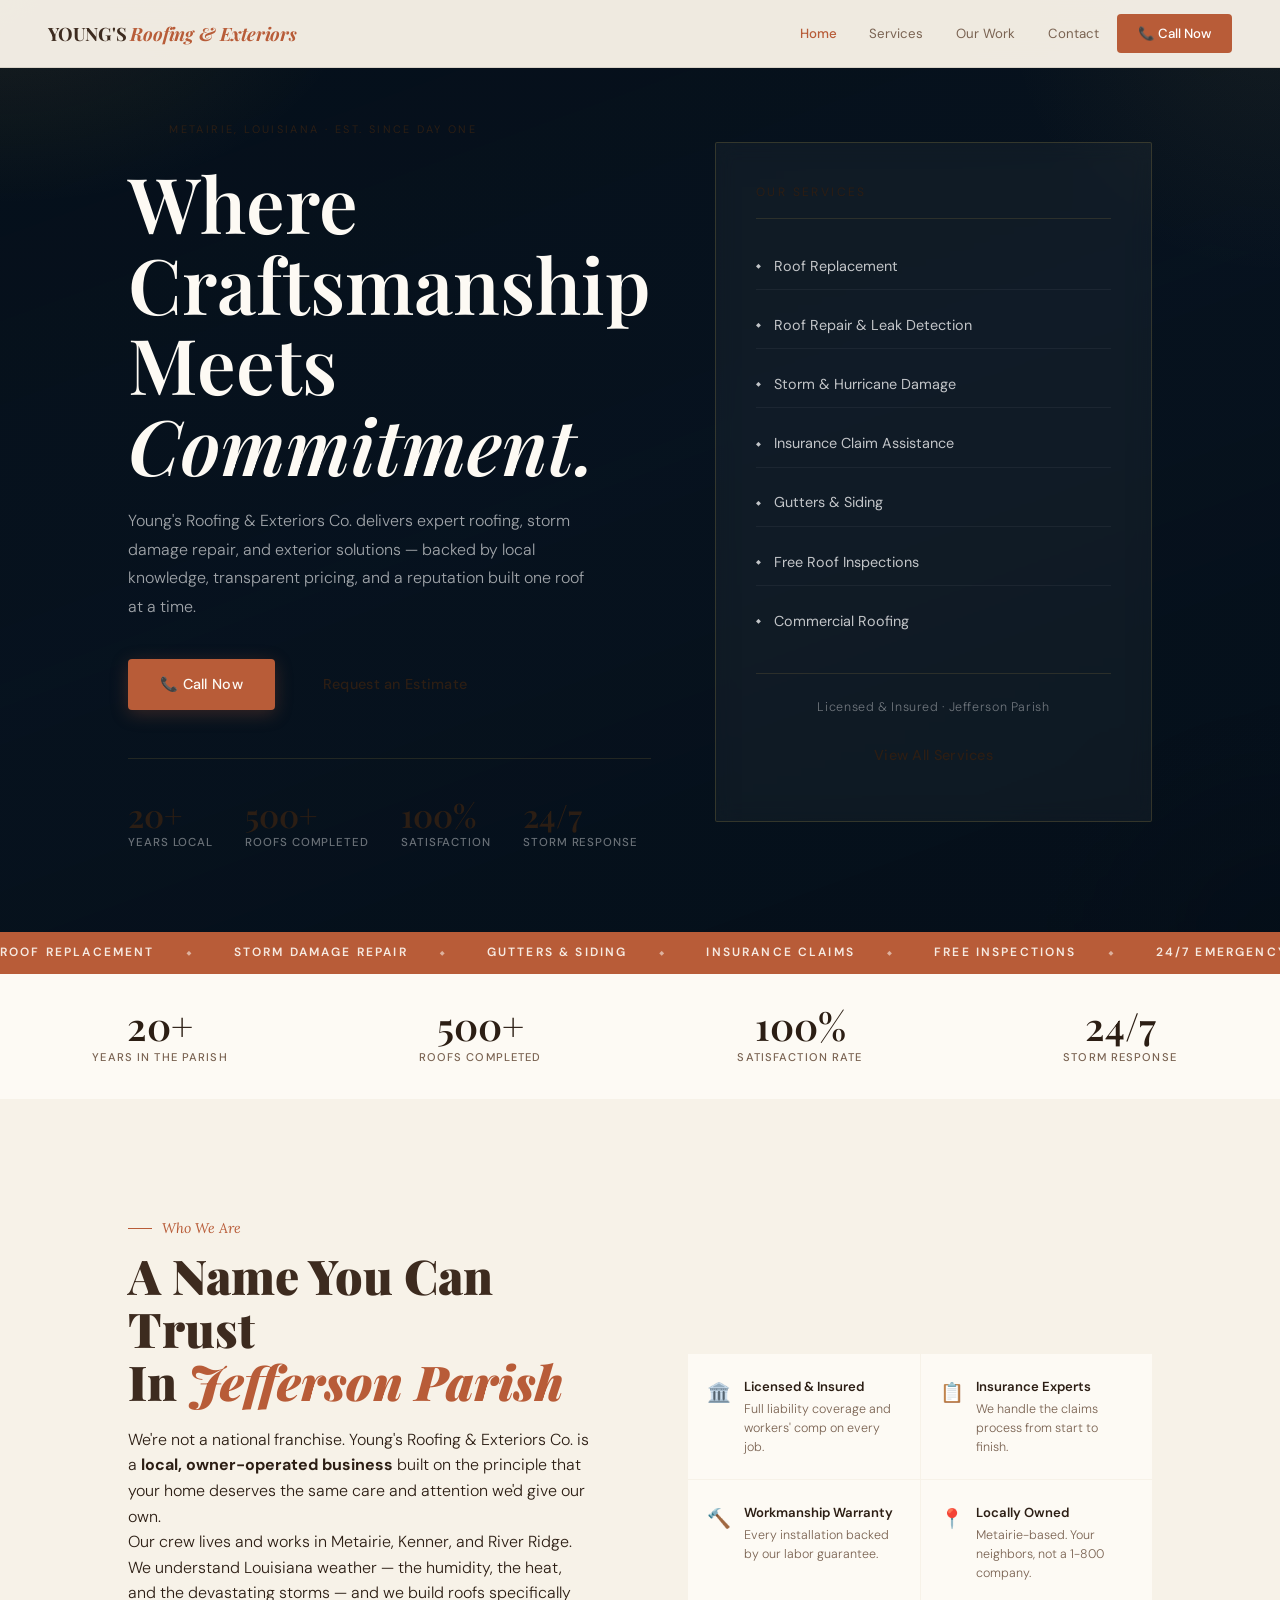
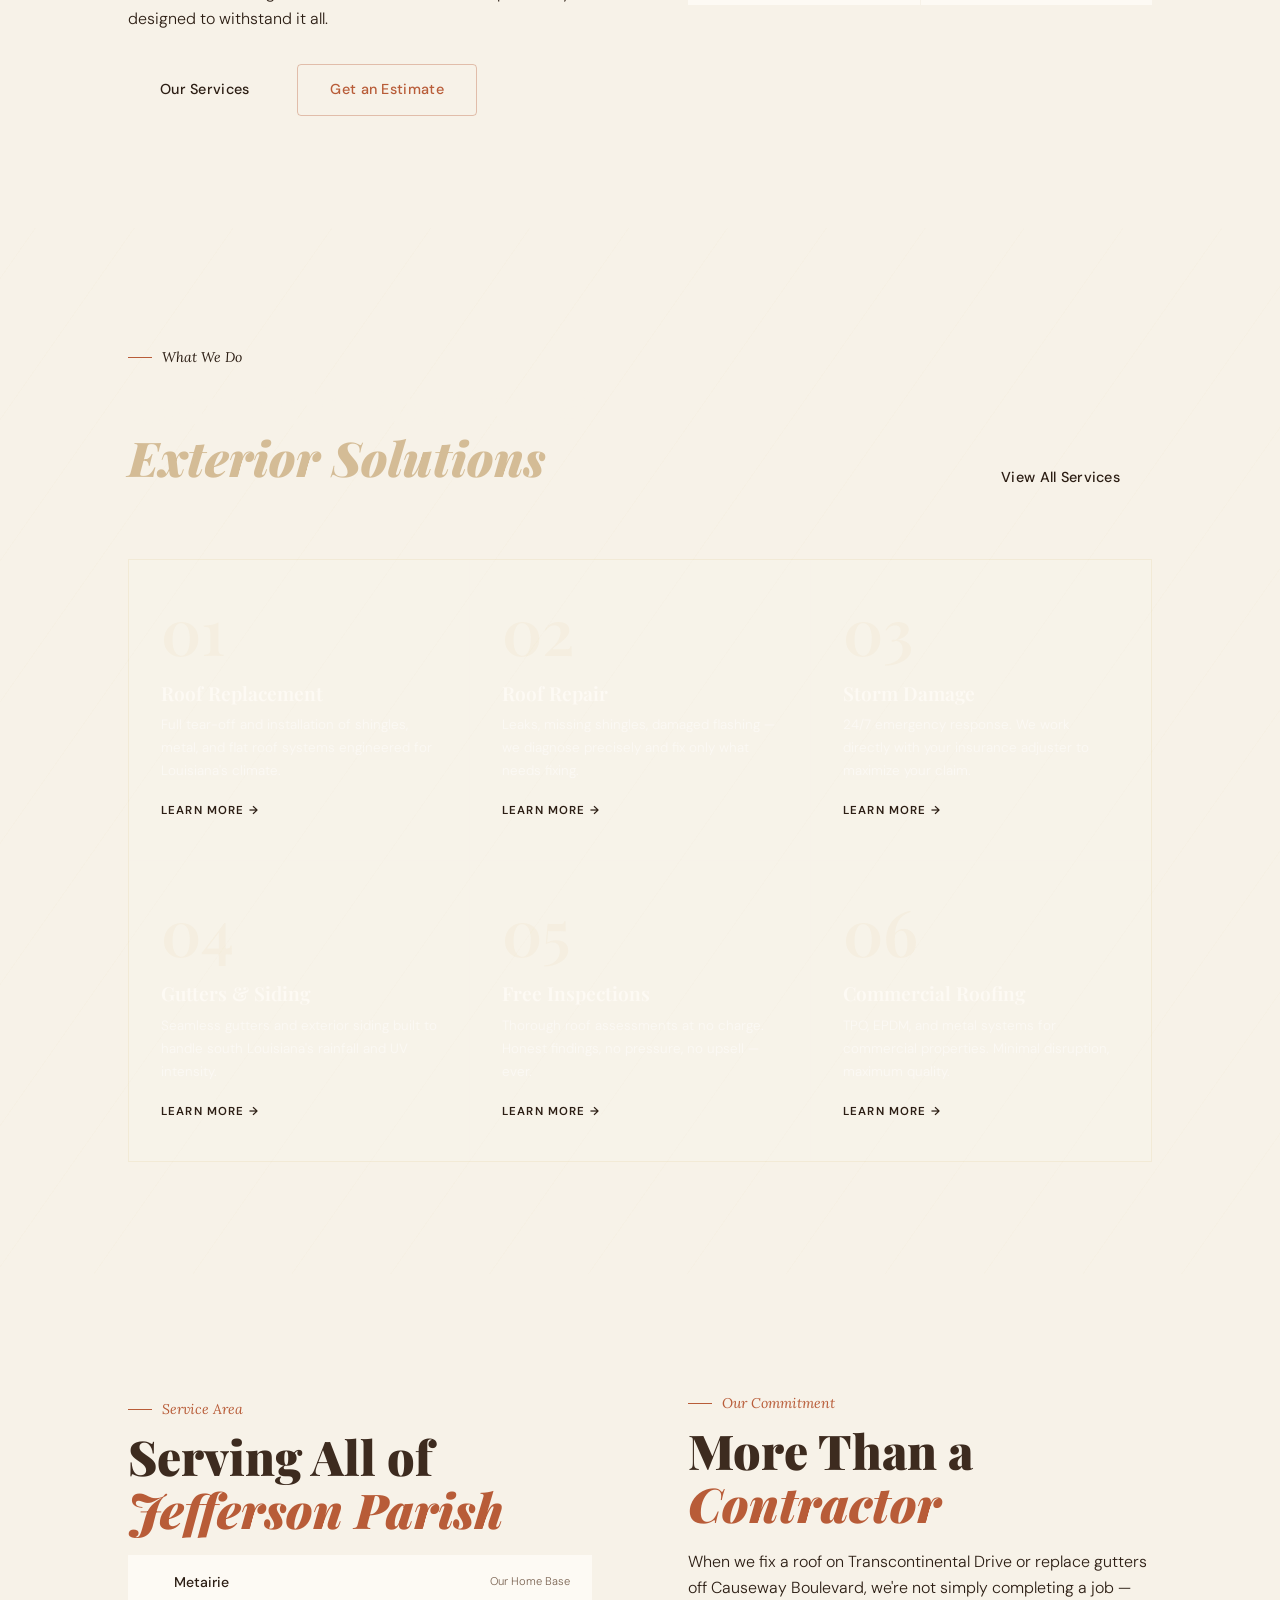
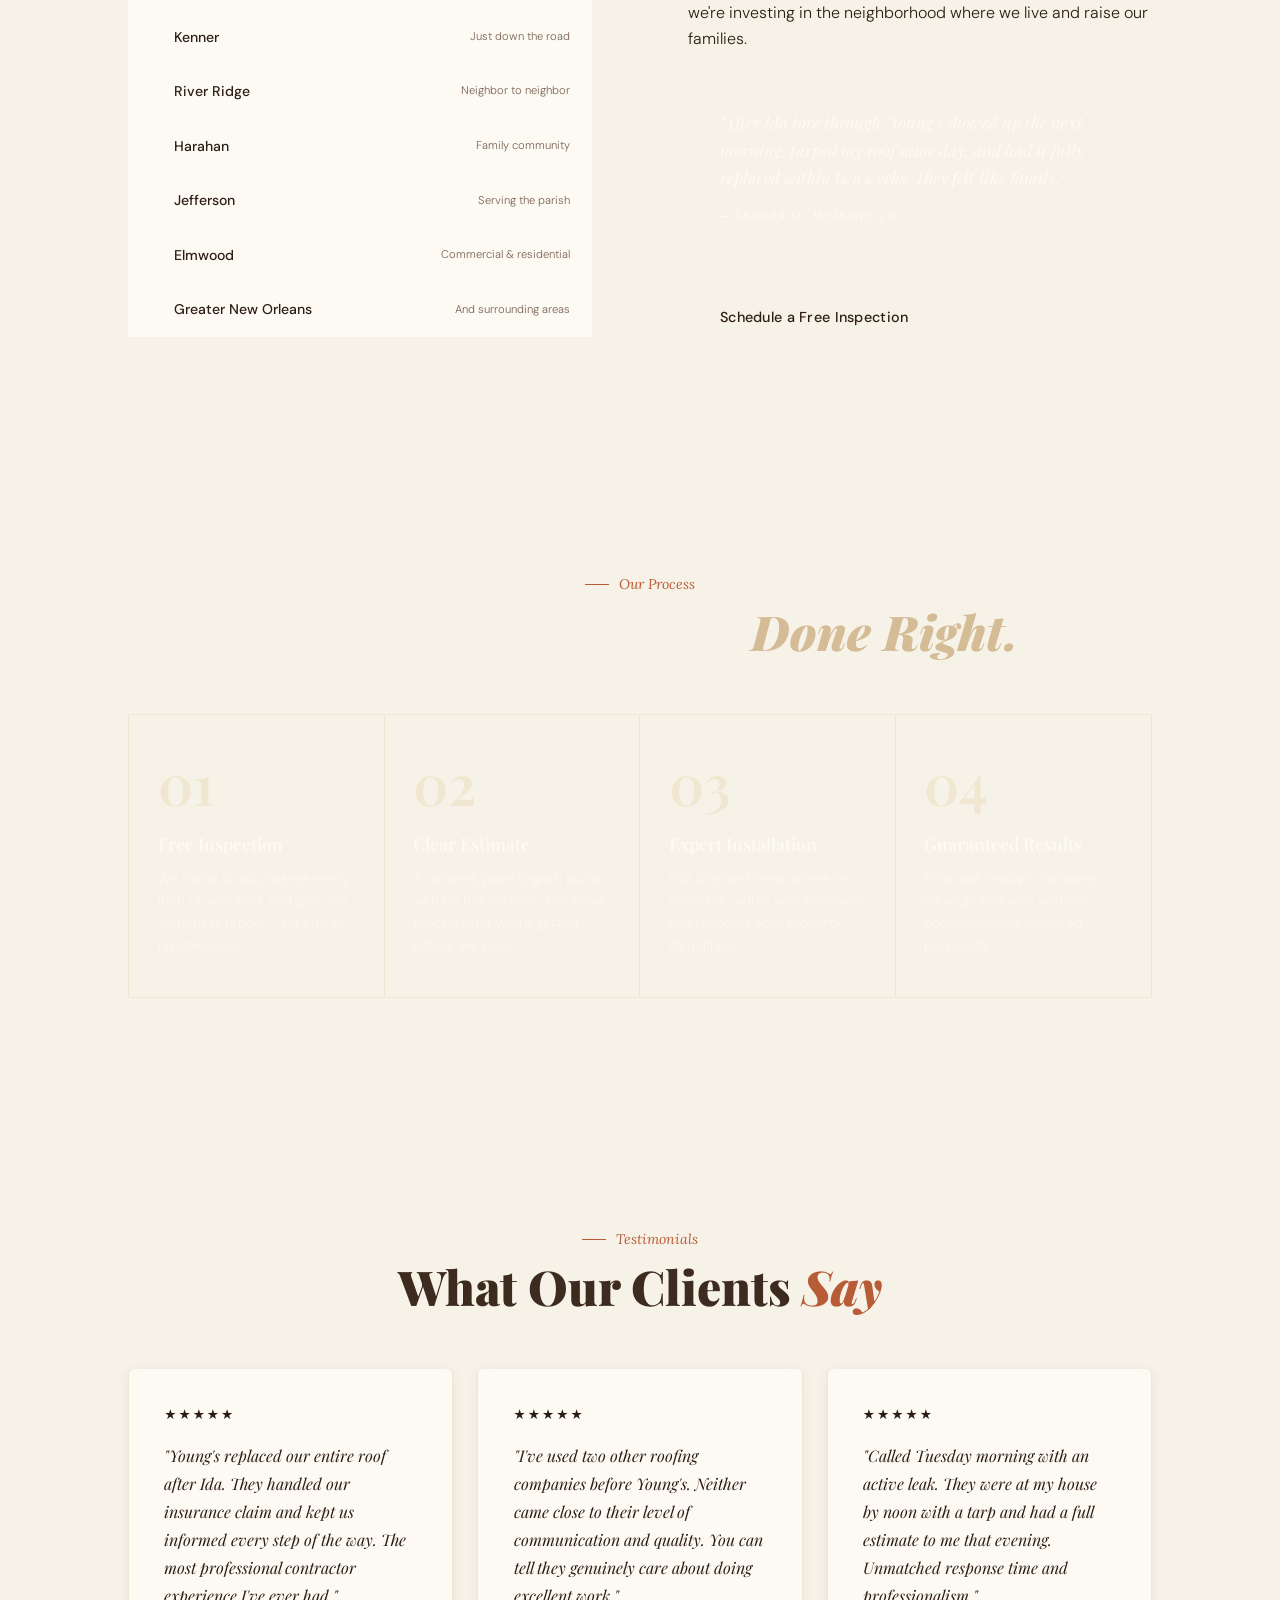
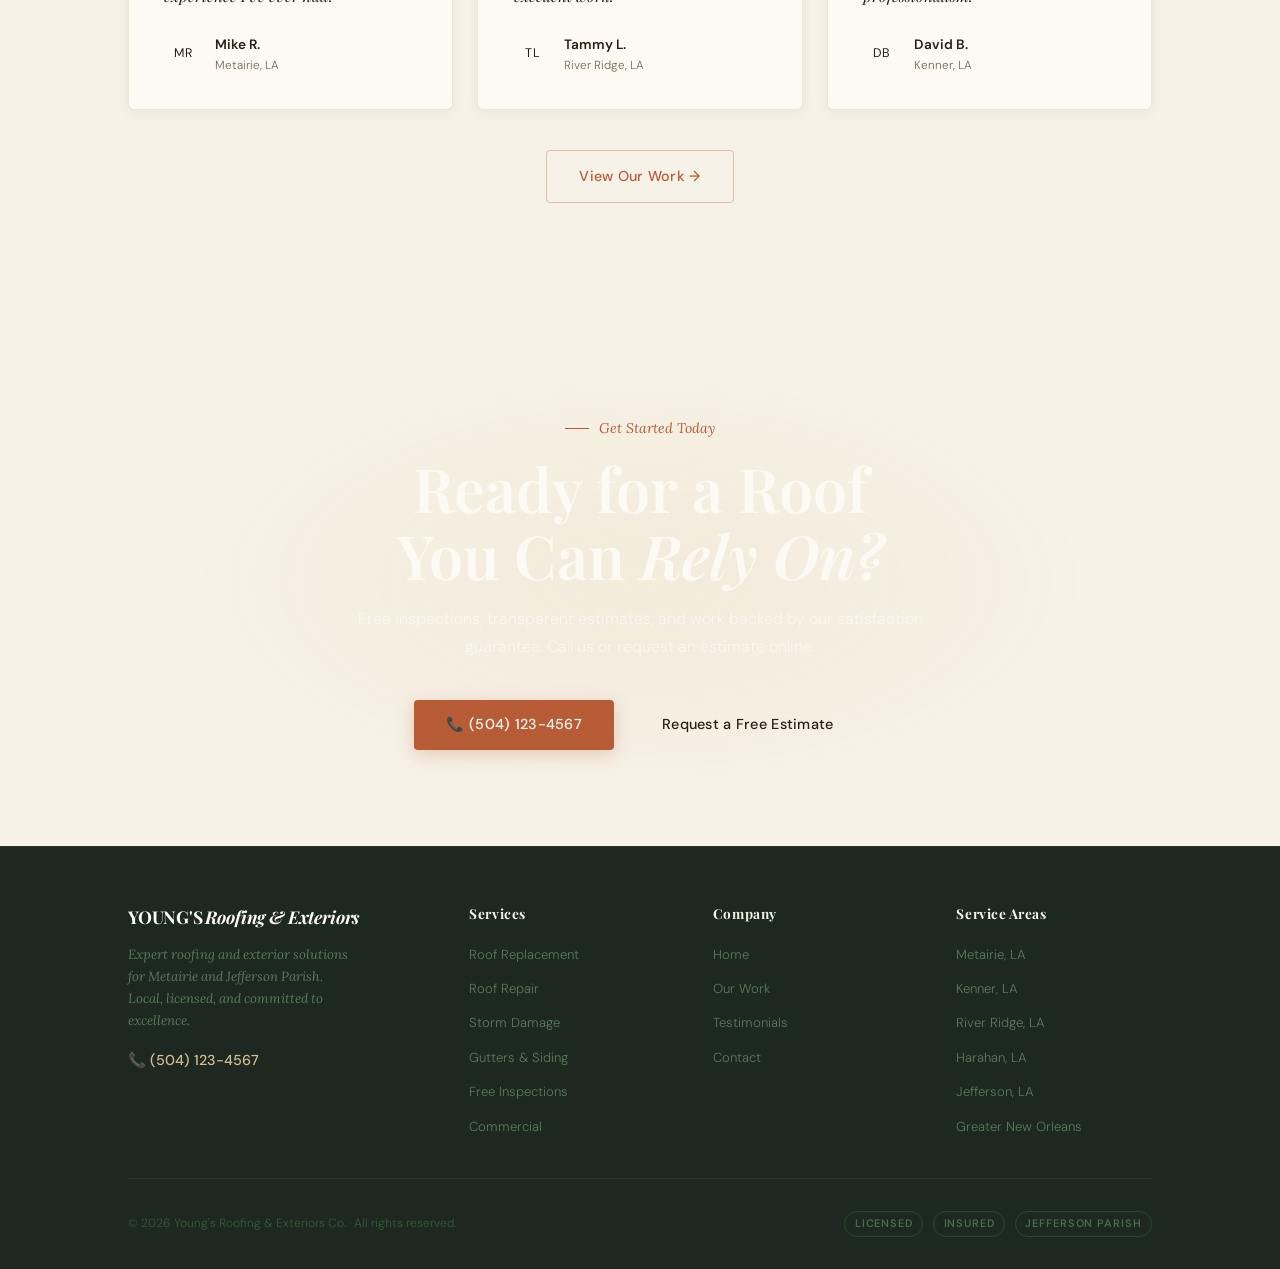
==== commit 206f95ca: "Update index.html" ====
--- a/index.html
+++ b/index.html
@@ -4,124 +4,294 @@
   <meta charset="UTF-8"/>
   <meta name="viewport" content="width=device-width, initial-scale=1.0"/>
   <title>Young's Roofing & Exteriors Co. — Metairie, LA</title>
+  <link rel="icon" type="image/svg+xml" href="logo-icon.svg"/>
+  <meta property="og:title" content="Young's Roofing & Exteriors Co. — Metairie, LA"/>
+  <meta property="og:description" content="Expert roofing, storm damage repair, gutters & siding across Jefferson Parish."/>
+  <meta property="og:image" content="preview.png"/>
+  <meta property="og:type" content="website"/>
+  <meta name="twitter:card" content="summary_large_image"/>
+  <meta name="twitter:image" content="preview.png"/>
   <link rel="stylesheet" href="style.css"/>
   <style>
-    .hero { min-height:100vh; position:relative; overflow:hidden; display:flex; flex-direction:column; justify-content:flex-end; padding-bottom:6rem; }
-    .hero-sky { position:absolute; inset:0; background:linear-gradient(180deg,#9fcde0 0%,#bddaeb 30%,#d8ecf4 52%,#e8f4e2 70%,#f0ead8 100%); }
-    .sun { position:absolute; top:11%; right:16%; width:86px; height:86px; background:radial-gradient(circle,#ffe87a 28%,#ffd44a 58%,transparent 75%); border-radius:50%; box-shadow:0 0 60px 28px rgba(255,218,70,0.22); animation:sunBreath 5s ease-in-out infinite; }
-    @keyframes sunBreath { 0%,100%{box-shadow:0 0 60px 28px rgba(255,218,70,0.22);}50%{box-shadow:0 0 90px 42px rgba(255,218,70,0.32);} }
-    .cloud{position:absolute;background:rgba(255,255,255,0.82);border-radius:50px;filter:blur(1.5px);}
-    .cloud::before,.cloud::after{content:'';position:absolute;background:rgba(255,255,255,0.82);border-radius:50%;}
-    .c1{width:170px;height:42px;top:17%;left:7%;animation:cloudDrift 24s ease-in-out infinite;}
-    .c1::before{width:76px;height:76px;top:-38px;left:18px;}.c1::after{width:58px;height:58px;top:-28px;left:68px;}
-    .c2{width:125px;height:32px;top:27%;left:33%;animation:cloudDrift 32s ease-in-out infinite;opacity:.65;}
-    .c2::before{width:56px;height:56px;top:-30px;left:12px;}.c2::after{width:42px;height:42px;top:-20px;left:52px;}
-    .c3{width:210px;height:48px;top:11%;left:54%;animation:cloudDrift 28s ease-in-out infinite reverse;opacity:.58;}
-    .c3::before{width:88px;height:88px;top:-48px;left:22px;}.c3::after{width:68px;height:68px;top:-34px;left:88px;}
-    @keyframes cloudDrift{0%,100%{transform:translateX(-12px);}50%{transform:translateX(12px);}}
-    .houses{position:absolute;bottom:0;left:0;right:0;height:260px;}
-    .hero-content{position:relative;z-index:10;text-align:center;padding:0 2rem;animation:fadeUp 0.9s ease both;}
-    .hero-badge{display:inline-flex;align-items:center;gap:0.5rem;background:var(--moss);color:#cceacc;padding:0.4rem 1.1rem;border-radius:2rem;font-size:0.73rem;font-weight:500;letter-spacing:0.12em;text-transform:uppercase;margin-bottom:1.4rem;}
-    .hero-badge::before{content:'📍';font-size:0.85rem;}
-    .hero h1{font-family:var(--font-display);font-size:clamp(3rem,8vw,6rem);font-weight:900;line-height:1.0;color:var(--brown);margin-bottom:1.1rem;text-shadow:0 2px 24px rgba(255,255,255,0.55);}
-    .hero h1 em{font-style:italic;color:var(--brick);}
-    .hero-sub{font-family:var(--font-body);font-style:italic;font-size:1.05rem;color:var(--muted);max-width:500px;margin:0 auto 2.2rem;line-height:1.75;}
-    .hero-btns{display:flex;justify-content:center;gap:1rem;flex-wrap:wrap;}
-    .stats-bar{background:var(--night);display:grid;grid-template-columns:repeat(4,1fr);border-bottom:1px solid rgba(255,255,255,0.05);}
-    .stat-item{padding:1.8rem 1rem;text-align:center;border-right:1px solid rgba(255,255,255,0.05);}
-    .stat-item:last-child{border-right:none;}
-    .stat-num{font-family:var(--font-display);font-size:2.2rem;font-weight:900;color:var(--tan);line-height:1;margin-bottom:0.25rem;}
-    .stat-label{font-size:0.72rem;font-weight:500;letter-spacing:0.1em;text-transform:uppercase;color:#5a7a5c;}
-    .intro{padding:6rem 0;}
-    .intro-grid{display:grid;grid-template-columns:1fr 1fr;gap:5rem;align-items:center;}
-    .intro-text p{font-family:var(--font-body);font-size:1rem;line-height:1.85;color:var(--muted);margin-bottom:0.9rem;}
-    .intro-text p strong{color:var(--brown);font-weight:600;}
-    .stat-cards{display:grid;grid-template-columns:1fr 1fr;gap:1rem;}
-    .stat-card{padding:1.8rem 1.5rem;text-align:center;}
-    .stat-card-num{font-family:var(--font-display);font-size:2.6rem;font-weight:900;color:var(--brick);line-height:1;margin-bottom:0.3rem;}
-    .stat-card-lbl{font-size:0.75rem;letter-spacing:0.08em;text-transform:uppercase;color:var(--muted);}
-    .services-section{padding:6rem 0;background:var(--night);}
-    .services-head{display:flex;align-items:flex-end;justify-content:space-between;margin-bottom:3rem;}
-    .services-head .eyebrow{color:var(--tan);}.services-head .eyebrow::before{background:var(--tan);}
-    .services-grid{display:grid;grid-template-columns:repeat(3,1fr);gap:1px;background:rgba(255,255,255,0.06);border:1px solid rgba(255,255,255,0.06);border-radius:6px;overflow:hidden;}
-    .svc-card{background:rgba(255,255,255,0.03);padding:2.2rem 1.8rem;position:relative;overflow:hidden;text-decoration:none;color:inherit;display:block;transition:background 0.25s;}
-    .svc-card::after{content:'';position:absolute;bottom:0;left:0;right:0;height:2px;background:var(--brick);transform:scaleX(0);transform-origin:left;transition:transform 0.35s ease;}
-    .svc-card:hover{background:rgba(255,255,255,0.065);}.svc-card:hover::after{transform:scaleX(1);}
-    .svc-icon{font-size:1.75rem;margin-bottom:1rem;display:block;}
-    .svc-num{position:absolute;top:1.2rem;right:1.6rem;font-family:var(--font-display);font-size:3rem;font-weight:900;color:rgba(255,255,255,0.04);line-height:1;transition:color 0.3s;}
-    .svc-card:hover .svc-num{color:rgba(184,92,56,0.07);}
-    .svc-card h3{font-family:var(--font-display);font-weight:700;font-size:1.05rem;color:var(--cream);margin-bottom:0.55rem;line-height:1.2;}
-    .svc-card p{font-size:0.85rem;line-height:1.68;color:#7a9a7c;}
-    .svc-arrow{display:inline-flex;align-items:center;gap:0.4rem;margin-top:1rem;font-size:0.78rem;font-weight:500;color:var(--tan);letter-spacing:0.05em;transition:gap 0.2s;}
-    .svc-card:hover .svc-arrow{gap:0.7rem;}
-    .neighborhood{padding:6rem 0;}
-    .neighborhood-grid{display:grid;grid-template-columns:1fr 1fr;gap:5rem;align-items:center;}
-    .map-card{background:var(--white);border:1px solid var(--parchment);border-radius:8px;padding:2.2rem;box-shadow:var(--shadow-md);position:relative;overflow:hidden;}
-    .map-card::before{content:'';position:absolute;inset:0;background:repeating-linear-gradient(0deg,transparent,transparent 39px,rgba(61,43,31,0.03) 40px),repeating-linear-gradient(90deg,transparent,transparent 39px,rgba(61,43,31,0.03) 40px);}
-    .map-card>*{position:relative;}
-    .map-heading{font-family:var(--font-display);font-weight:700;font-size:1rem;color:var(--brown);margin-bottom:1.2rem;display:flex;align-items:center;gap:0.5rem;}
-    .map-areas{display:flex;flex-direction:column;gap:0.55rem;}
-    .map-area{display:flex;align-items:center;gap:0.8rem;padding:0.65rem 1rem;background:rgba(247,242,232,0.8);border:1px solid var(--parchment);border-radius:3px;font-size:0.88rem;font-weight:500;color:var(--brown);transition:background 0.2s,border-color 0.2s;}
-    .map-area:hover{background:var(--parchment);border-color:var(--tan);}
-    .dot{width:9px;height:9px;border-radius:50%;flex-shrink:0;}
-    .dot-brick{background:var(--brick);box-shadow:0 0 0 3px rgba(184,92,56,0.18);}
-    .dot-moss{background:var(--moss);box-shadow:0 0 0 3px rgba(74,103,65,0.18);}
-    .dot-sky{background:var(--sky);box-shadow:0 0 0 3px rgba(123,175,196,0.18);}
-    .map-area sub{margin-left:auto;font-size:0.7rem;color:var(--muted);font-weight:300;}
-    .neighborhood-text p{font-family:var(--font-body);font-size:0.97rem;line-height:1.85;color:var(--muted);margin-bottom:0.9rem;}
-    .pull-quote{background:var(--parchment);border-left:3px solid var(--brick);padding:1.3rem 1.5rem;border-radius:0 4px 4px 0;margin:1.5rem 0;}
-    .pull-quote p{font-family:var(--font-display);font-style:italic;font-size:0.98rem;color:var(--brown);line-height:1.6;margin-bottom:0.4rem!important;}
-    .pull-quote cite{font-size:0.75rem;color:var(--muted);font-style:normal;letter-spacing:0.06em;text-transform:uppercase;}
-    .process-section{padding:6rem 0;background:var(--parchment);}
-    .process-grid{display:grid;grid-template-columns:repeat(4,1fr);gap:2rem;margin-top:3rem;position:relative;}
-    .process-grid::before{content:'';position:absolute;top:2rem;left:2rem;right:2rem;height:1px;background:linear-gradient(90deg,transparent,var(--tan) 20%,var(--brick) 50%,var(--tan) 80%,transparent);}
-    .p-step{padding-top:4.5rem;position:relative;}
-    .p-dot{position:absolute;top:1.2rem;left:0;width:1.7rem;height:1.7rem;background:var(--brick);color:var(--white);border-radius:2px;display:flex;align-items:center;justify-content:center;font-family:var(--font-display);font-size:0.85rem;font-weight:700;}
-    .p-step h3{font-family:var(--font-display);font-weight:700;font-size:1rem;color:var(--brown);margin-bottom:0.5rem;}
-    .p-step p{font-size:0.85rem;line-height:1.65;color:var(--muted);}
-    .reviews-section{padding:6rem 0;}
-    .reviews-grid{display:grid;grid-template-columns:repeat(3,1fr);gap:1.4rem;margin-top:3rem;}
-    .review-card{padding:2rem;}
-    .r-stars{color:#e8a020;font-size:0.88rem;margin-bottom:0.75rem;letter-spacing:0.1em;}
-    .review-card blockquote{font-family:var(--font-body);font-style:italic;font-size:0.92rem;line-height:1.78;color:var(--muted);margin-bottom:1.4rem;}
-    .reviewer{display:flex;align-items:center;gap:0.75rem;}
-    .r-avatar{width:38px;height:38px;border-radius:50%;background:var(--brick);color:var(--white);font-family:var(--font-display);font-weight:700;font-size:0.88rem;display:flex;align-items:center;justify-content:center;flex-shrink:0;}
-    .r-name{font-weight:600;font-size:0.87rem;color:var(--brown);}
-    .r-loc{font-size:0.74rem;color:var(--muted);font-family:var(--font-body);font-style:italic;}
-    .reviews-more{text-align:center;margin-top:2.5rem;}
-    .cta-band{background:var(--brick);padding:5rem 3rem;text-align:center;position:relative;overflow:hidden;}
-    .cta-band::before{content:'';position:absolute;inset:0;background:radial-gradient(ellipse 50% 80% at 15% 50%,rgba(0,0,0,0.14) 0%,transparent 55%),radial-gradient(ellipse 50% 80% at 85% 50%,rgba(0,0,0,0.1) 0%,transparent 55%);}
-    .cta-band::after{content:'🏠';position:absolute;font-size:9rem;opacity:0.055;bottom:-1.5rem;right:2rem;}
-    .cta-inner{position:relative;max-width:620px;margin:0 auto;}
-    .cta-inner h2{font-family:var(--font-display);font-size:clamp(2rem,5vw,3.4rem);font-weight:900;color:var(--white);line-height:1.08;margin-bottom:0.9rem;}
-    .cta-inner h2 em{font-style:italic;color:#fde8d5;}
-    .cta-inner p{font-family:var(--font-body);font-style:italic;color:rgba(253,250,244,0.8);margin-bottom:2.2rem;font-size:1rem;line-height:1.7;}
-    .cta-btns{display:flex;justify-content:center;gap:1rem;flex-wrap:wrap;}
-    @media(max-width:960px){
-      .stats-bar{grid-template-columns:repeat(2,1fr);}
-      .intro-grid,.neighborhood-grid{grid-template-columns:1fr;gap:3rem;}
-      .services-grid{grid-template-columns:1fr 1fr;}
-      .process-grid{grid-template-columns:1fr 1fr;}
-      .process-grid::before{display:none;}
-      .p-step{padding-top:3.8rem;}
-      .reviews-grid{grid-template-columns:1fr;}
-      .services-head{flex-direction:column;align-items:flex-start;gap:1rem;}
-      .intro,.services-section,.neighborhood,.process-section,.reviews-section{padding:4rem 0;}
-    }
-    @media(max-width:600px){
-      .services-grid{grid-template-columns:1fr;}
-      .process-grid{grid-template-columns:1fr;}
-      .stat-cards{grid-template-columns:1fr 1fr;}
+    /* ── HERO ── */
+    .hero {
+      min-height: 100vh; position: relative; overflow: hidden;
+      display: flex; flex-direction: column; justify-content: center;
+      padding: 7rem 0 5rem;
+    }
+
+    /* Video background container */
+    .hero-bg {
+      position: absolute; inset: 0;
+      background: #071420; /* fallback color while video loads */
+    }
+    .hero-video {
+      position: absolute; inset: 0;
+      width: 100%; height: 100%;
+      object-fit: cover;
+      object-position: center;
+      opacity: 0.45; /* keep it subtle so text stays readable */
+    }
+
+    /* Dark overlay over the video */
+    .hero-bg::before {
+      content: ''; position: absolute; inset: 0; z-index: 1;
+      background: linear-gradient(
+        160deg,
+        rgba(5,14,24,0.75) 0%,
+        rgba(7,18,30,0.65) 50%,
+        rgba(5,14,24,0.80) 100%
+      );
+    }
+
+    /* Gold light leak */
+    .hero-bg::after {
+      content: ''; position: absolute; inset: 0; z-index: 2;
+      background:
+        radial-gradient(ellipse 50% 40% at 0% 0%, rgba(201,168,76,0.1) 0%, transparent 55%),
+        radial-gradient(ellipse 35% 45% at 100% 100%, rgba(5,14,24,0.5) 0%, transparent 55%);
+    }
+
+    .hero-corner {
+      position: absolute; top: 0; right: 0; z-index: 3;
+      width: 300px; height: 300px;
+      background: radial-gradient(circle at top right, rgba(201,168,76,0.07) 0%, transparent 65%);
+    }
+    .hero-bottom-line {
+      position: absolute; bottom: 0; left: 0; right: 0; height: 1px; z-index: 3;
+      background: linear-gradient(90deg, transparent, var(--gold), transparent);
+    }
+
+    .hero-inner {
+      position: relative; z-index: 10;
+      display: grid; grid-template-columns: 1fr 1fr;
+      gap: 4rem; align-items: center;
+    }
+
+    .hero-content { animation: fadeUp 0.9s ease both; }
+
+    .hero-tag {
+      display: inline-flex; align-items: center; gap: 0.7rem;
+      font-family: var(--font-caps); font-size: 0.68rem; font-weight: 400;
+      color: var(--gold); letter-spacing: 0.22em; text-transform: uppercase;
+      margin-bottom: 1.5rem;
+    }
+    .hero-tag::before { content: ''; width: 30px; height: 1px; background: var(--gold); opacity: 0.6; }
+
+    .hero h1 {
+      font-family: var(--font-display);
+      font-size: clamp(3rem, 6vw, 5.5rem);
+      font-weight: 600; line-height: 1.05;
+      color: var(--white); margin-bottom: 1.4rem;
+    }
+    .hero h1 em { font-style: italic; color: var(--gold); }
+
+    .hero-sub {
+      font-size: 1rem; font-weight: 300;
+      color: rgba(255,255,255,0.62);
+      max-width: 460px; margin-bottom: 2.4rem; line-height: 1.78;
+    }
+    .hero-btns { display: flex; gap: 1rem; flex-wrap: wrap; }
+
+    /* Trust badges */
+    .hero-trust {
+      display: flex; gap: 2rem; margin-top: 3rem;
+      padding-top: 2.5rem;
+      border-top: 1px solid rgba(201,168,76,0.15);
+    }
+    .trust-item { display: flex; flex-direction: column; gap: 0.2rem; }
+    .trust-num {
+      font-family: var(--font-display); font-size: 2rem; font-weight: 600;
+      color: var(--gold); line-height: 1;
+    }
+    .trust-label { font-size: 0.72rem; font-weight: 500; letter-spacing: 0.08em; text-transform: uppercase; color: rgba(255,255,255,0.4); }
+
+    /* Hero right panel */
+    .hero-panel { animation: fadeUp 0.9s 0.2s ease both; }
+    .hero-panel-card {
+      background: rgba(255,255,255,0.04);
+      border: 1px solid rgba(201,168,76,0.2);
+      border-radius: 2px; padding: 2.5rem;
+      backdrop-filter: blur(10px);
+    }
+    .hero-panel-card h3 {
+      font-family: var(--font-caps); font-size: 0.75rem; font-weight: 400;
+      color: var(--gold); letter-spacing: 0.2em; text-transform: uppercase;
+      margin-bottom: 1.5rem; padding-bottom: 1rem;
+      border-bottom: 1px solid rgba(201,168,76,0.15);
+    }
+    .service-list-hero { list-style: none; display: flex; flex-direction: column; gap: 0.8rem; }
+    .service-list-hero li {
+      display: flex; align-items: center; gap: 0.8rem;
+      font-size: 0.9rem; font-weight: 400; color: rgba(255,255,255,0.75);
+      padding: 0.7rem 0; border-bottom: 1px solid rgba(255,255,255,0.05);
+    }
+    .service-list-hero li:last-child { border-bottom: none; }
+    .service-list-hero li::before { content: '◆'; color: var(--gold); font-size: 0.4rem; flex-shrink: 0; }
+    .hero-panel-cta {
+      margin-top: 1.8rem; padding-top: 1.5rem;
+      border-top: 1px solid rgba(201,168,76,0.15);
+      text-align: center;
+    }
+    .hero-panel-cta p { font-size: 0.78rem; color: rgba(255,255,255,0.4); margin-bottom: 0.8rem; letter-spacing: 0.05em; }
+
+    /* ── STATS ── */
+    .stats-strip {
+      background: var(--white); border-bottom: 1px solid var(--silver);
+      display: grid; grid-template-columns: repeat(4,1fr);
+    }
+    .stat-box {
+      padding: 2rem 1.5rem; text-align: center;
+      border-right: 1px solid var(--silver);
+      position: relative;
+    }
+    .stat-box:last-child { border-right: none; }
+    .stat-box::after {
+      content: ''; position: absolute; bottom: 0; left: 50%; transform: translateX(-50%);
+      width: 0; height: 2px; background: var(--gold);
+      transition: width 0.3s ease;
+    }
+    .stat-box:hover::after { width: 80%; }
+    .stat-num { font-family: var(--font-display); font-size: 2.4rem; font-weight: 600; color: var(--navy); line-height: 1; margin-bottom: 0.3rem; }
+    .stat-label { font-size: 0.7rem; font-weight: 500; letter-spacing: 0.1em; text-transform: uppercase; color: var(--muted); }
+
+    /* ── INTRO ── */
+    .intro { padding: 7rem 0; }
+    .intro-grid { display: grid; grid-template-columns: 1fr 1fr; gap: 6rem; align-items: center; }
+    .intro-text p { font-size: 0.97rem; line-height: 1.85; color: var(--muted); margin-bottom: 1rem; }
+    .intro-text p strong { color: var(--navy); font-weight: 600; }
+    .credentials { display: grid; grid-template-columns: 1fr 1fr; gap: 1px; background: var(--silver); border: 1px solid var(--silver); margin-top: 2rem; }
+    .cred-item {
+      background: var(--white); padding: 1.4rem 1.2rem;
+      display: flex; align-items: flex-start; gap: 0.8rem;
+      transition: background 0.2s;
+    }
+    .cred-item:hover { background: var(--off-white); }
+    .cred-icon { font-size: 1.2rem; flex-shrink: 0; margin-top: 0.1rem; }
+    .cred-item h4 { font-family: var(--font-ui); font-weight: 600; font-size: 0.82rem; color: var(--navy); margin-bottom: 0.18rem; }
+    .cred-item p { font-size: 0.78rem; color: var(--muted); line-height: 1.5; }
+
+    /* ── SERVICES ── */
+    .services-section { padding: 7rem 0; background: var(--navy); position: relative; overflow: hidden; }
+    .services-section::before {
+      content: ''; position: absolute; inset: 0;
+      background: repeating-linear-gradient(-55deg, transparent, transparent 80px, rgba(201,168,76,0.02) 80px, rgba(201,168,76,0.02) 81px);
+    }
+    .services-head { display: flex; align-items: flex-end; justify-content: space-between; margin-bottom: 3.5rem; position: relative; }
+    .services-grid { display: grid; grid-template-columns: repeat(3,1fr); gap: 1px; background: rgba(255,255,255,0.06); border: 1px solid rgba(201,168,76,0.12); position: relative; }
+    .svc-card {
+      background: rgba(255,255,255,0.02); padding: 2.4rem 2rem;
+      position: relative; overflow: hidden;
+      text-decoration: none; color: inherit; display: block;
+      transition: background 0.25s;
+    }
+    .svc-card::before {
+      content: ''; position: absolute; top: 0; left: 0; right: 0; height: 2px;
+      background: linear-gradient(90deg, var(--gold), var(--gold-light));
+      transform: scaleX(0); transform-origin: left; transition: transform 0.35s ease;
+    }
+    .svc-card:hover { background: rgba(201,168,76,0.05); }
+    .svc-card:hover::before { transform: scaleX(1); }
+    .svc-num { font-family: var(--font-display); font-size: 4rem; font-weight: 600; color: rgba(201,168,76,0.06); line-height: 1; margin-bottom: 1.2rem; display: block; }
+    .svc-card h3 { font-family: var(--font-display); font-weight: 600; font-size: 1.2rem; color: var(--white); margin-bottom: 0.6rem; line-height: 1.2; }
+    .svc-card p { font-size: 0.84rem; line-height: 1.7; color: rgba(255,255,255,0.5); }
+    .svc-arrow { display: inline-flex; align-items: center; gap: 0.5rem; margin-top: 1.2rem; font-size: 0.72rem; font-weight: 600; color: var(--gold); letter-spacing: 0.1em; text-transform: uppercase; transition: gap 0.2s; }
+    .svc-card:hover .svc-arrow { gap: 0.8rem; }
+
+    /* ── NEIGHBORHOOD ── */
+    .neighborhood { padding: 7rem 0; }
+    .neighborhood-grid { display: grid; grid-template-columns: 1fr 1fr; gap: 6rem; align-items: center; }
+    .area-grid { display: flex; flex-direction: column; gap: 0; border: 1px solid var(--silver); }
+    .area-item {
+      display: flex; align-items: center; gap: 1rem;
+      padding: 1rem 1.4rem; border-bottom: 1px solid var(--silver);
+      background: var(--white); font-size: 0.88rem; font-weight: 500; color: var(--navy);
+      transition: background 0.2s, padding-left 0.2s;
+    }
+    .area-item:last-child { border-bottom: none; }
+    .area-item:hover { background: var(--off-white); padding-left: 1.8rem; }
+    .area-dot { width: 8px; height: 8px; border-radius: 50%; flex-shrink: 0; }
+    .area-dot.gold { background: var(--gold); }
+    .area-dot.navy { background: var(--navy-light); }
+    .area-item sub { margin-left: auto; font-size: 0.7rem; color: var(--muted); font-weight: 300; }
+
+    .neighborhood-text p { font-size: 0.97rem; line-height: 1.85; color: var(--muted); margin-bottom: 1rem; }
+    .pull-quote {
+      background: var(--navy); color: var(--white);
+      padding: 1.8rem 2rem; margin: 1.8rem 0;
+      border-left: 3px solid var(--gold); position: relative;
+    }
+    .pull-quote p { font-family: var(--font-display); font-style: italic; font-size: 1.05rem; line-height: 1.65; margin-bottom: 0.6rem; }
+    .pull-quote cite { font-size: 0.72rem; color: var(--gold); letter-spacing: 0.1em; text-transform: uppercase; font-style: normal; }
+
+    /* ── PROCESS ── */
+    .process-section { padding: 7rem 0; background: var(--navy); position: relative; }
+    .process-section::after { content: ''; position: absolute; bottom: 0; left: 0; right: 0; height: 1px; background: linear-gradient(90deg, transparent, var(--gold), transparent); }
+    .process-grid { display: grid; grid-template-columns: repeat(4,1fr); gap: 0; margin-top: 3.5rem; border: 1px solid rgba(201,168,76,0.15); }
+    .p-step {
+      padding: 2.5rem 1.8rem; border-right: 1px solid rgba(201,168,76,0.15);
+      position: relative; transition: background 0.2s;
+    }
+    .p-step:last-child { border-right: none; }
+    .p-step:hover { background: rgba(201,168,76,0.04); }
+    .p-num {
+      font-family: var(--font-display); font-size: 3.5rem; font-weight: 600;
+      color: rgba(201,168,76,0.15); line-height: 1; margin-bottom: 1.2rem;
+    }
+    .p-step h3 { font-family: var(--font-display); font-weight: 600; font-size: 1.1rem; color: var(--white); margin-bottom: 0.6rem; }
+    .p-step p { font-size: 0.84rem; line-height: 1.65; color: rgba(255,255,255,0.45); }
+
+    /* ── REVIEWS ── */
+    .reviews-section { padding: 7rem 0; }
+    .reviews-grid { display: grid; grid-template-columns: repeat(3,1fr); gap: 1.5rem; margin-top: 3.5rem; }
+    .review-card { padding: 2.2rem; border-top: 2px solid var(--gold); }
+    .r-stars { color: var(--gold); font-size: 0.85rem; margin-bottom: 1rem; letter-spacing: 0.15em; }
+    .review-card blockquote { font-family: var(--font-display); font-style: italic; font-size: 1rem; line-height: 1.75; color: var(--navy); margin-bottom: 1.5rem; }
+    .reviewer { display: flex; align-items: center; gap: 0.8rem; }
+    .r-avatar { width: 38px; height: 38px; border-radius: 50%; background: var(--navy); color: var(--gold); font-family: var(--font-caps); font-weight: 400; font-size: 0.78rem; display: flex; align-items: center; justify-content: center; flex-shrink: 0; letter-spacing: 0.05em; }
+    .r-name { font-weight: 600; font-size: 0.85rem; color: var(--navy); }
+    .r-loc { font-size: 0.73rem; color: var(--muted); }
+
+    /* ── CTA ── */
+    .cta-band { background: var(--navy); padding: 6rem 3rem; text-align: center; position: relative; overflow: hidden; }
+    .cta-band::before { content: ''; position: absolute; inset: 0; background: radial-gradient(ellipse 60% 70% at 50% 50%, rgba(201,168,76,0.08) 0%, transparent 65%); }
+    .cta-band::after { content: ''; position: absolute; top: 0; left: 0; right: 0; height: 1px; background: linear-gradient(90deg, transparent, var(--gold), transparent); }
+    .cta-inner { position: relative; max-width: 640px; margin: 0 auto; }
+    .cta-inner h2 { font-family: var(--font-display); font-size: clamp(2.2rem, 5vw, 3.8rem); font-weight: 600; color: var(--white); line-height: 1.1; margin-bottom: 1rem; }
+    .cta-inner h2 em { font-style: italic; color: var(--gold); }
+    .cta-inner p { font-size: 1rem; font-weight: 300; color: rgba(255,255,255,0.55); margin-bottom: 2.4rem; line-height: 1.75; }
+    .cta-btns { display: flex; justify-content: center; gap: 1rem; flex-wrap: wrap; }
+
+    /* RESPONSIVE */
+    @media (max-width: 960px) {
+      .hero-inner { grid-template-columns: 1fr; gap: 3rem; }
+      .hero-panel { display: none; }
+      .stats-strip { grid-template-columns: repeat(2,1fr); }
+      .intro-grid, .neighborhood-grid { grid-template-columns: 1fr; gap: 3rem; }
+      .services-grid { grid-template-columns: 1fr 1fr; }
+      .process-grid { grid-template-columns: 1fr 1fr; }
+      .p-step { border-bottom: 1px solid rgba(201,168,76,0.15); }
+      .reviews-grid { grid-template-columns: 1fr; }
+      .services-head { flex-direction: column; align-items: flex-start; gap: 1.2rem; }
+      .intro, .services-section, .neighborhood, .process-section, .reviews-section { padding: 5rem 0; }
+    }
+    @media (max-width: 600px) {
+      .services-grid { grid-template-columns: 1fr; }
+      .process-grid { grid-template-columns: 1fr; }
+      .credentials { grid-template-columns: 1fr; }
+      .hero-trust { gap: 1.5rem; }
     }
   </style>
 </head>
 <body>
 
-<!-- ══ NAV ══ -->
+<!-- NAV -->
 <nav class="site-nav" id="siteNav">
-  <a href="index.html" class="nav-logo">Young's&nbsp;<span class="accent">Roofing</span>&nbsp;&amp;&nbsp;Exteriors</a>
-
-  <!-- Desktop links -->
+  <a href="index.html" class="nav-logo">
+    <span>YOUNG'S</span>
+    <span class="nav-logo-divider"></span>
+    <span class="accent">Roofing & Exteriors</span>
+  </a>
   <ul class="nav-links" id="navLinks">
     <li><a href="index.html" class="active">Home</a></li>
     <li><a href="services.html">Services</a></li>
@@ -129,116 +299,109 @@
     <li><a href="contact.html">Contact</a></li>
     <li><a href="tel:+15041234567" class="nav-cta">📞 Call Now</a></li>
   </ul>
-
-  <!-- Hamburger -->
   <button class="nav-hamburger" id="burger" onclick="toggleMenu()" aria-label="Menu">
     <span></span><span></span><span></span>
   </button>
 </nav>
 
-<!-- Mobile menu overlay -->
-<div id="mobileMenu" style="
-  display:none;
-  position:fixed;
-  top:68px;left:0;right:0;bottom:0;
-  background:#f5f0e6;
-  z-index:9999;
-  flex-direction:column;
-  padding:1rem 0;
-  border-top:3px solid #b85c38;
-  overflow-y:auto;
-">
-  <a href="index.html" onclick="closeMenu()" style="display:block;padding:1rem 1.5rem;font-size:1.1rem;font-weight:600;color:#3d2b1f;border-bottom:1px solid #e8e0d0;text-decoration:none;">🏠 Home</a>
-  <a href="services.html" onclick="closeMenu()" style="display:block;padding:1rem 1.5rem;font-size:1.1rem;font-weight:600;color:#3d2b1f;border-bottom:1px solid #e8e0d0;text-decoration:none;">🔧 Services</a>
-  <a href="gallery.html" onclick="closeMenu()" style="display:block;padding:1rem 1.5rem;font-size:1.1rem;font-weight:600;color:#3d2b1f;border-bottom:1px solid #e8e0d0;text-decoration:none;">📸 Our Work</a>
-  <a href="contact.html" onclick="closeMenu()" style="display:block;padding:1rem 1.5rem;font-size:1.1rem;font-weight:600;color:#3d2b1f;border-bottom:1px solid #e8e0d0;text-decoration:none;">✉️ Contact</a>
+<!-- MOBILE MENU -->
+<div id="mobileMenu" style="display:none;position:fixed;top:72px;left:0;right:0;background:#0b1c2e;z-index:9999;flex-direction:column;padding:0.5rem 0 1rem;border-top:2px solid #c9a84c;border-bottom:1px solid rgba(201,168,76,0.2);box-shadow:0 8px 32px rgba(0,0,0,0.4);">
+  <a href="index.html" onclick="closeMenu()" style="display:block;padding:1rem 1.5rem;font-size:0.85rem;font-weight:500;color:rgba(255,255,255,0.75);border-bottom:1px solid rgba(255,255,255,0.06);text-decoration:none;letter-spacing:0.08em;text-transform:uppercase;">Home</a>
+  <a href="services.html" onclick="closeMenu()" style="display:block;padding:1rem 1.5rem;font-size:0.85rem;font-weight:500;color:rgba(255,255,255,0.75);border-bottom:1px solid rgba(255,255,255,0.06);text-decoration:none;letter-spacing:0.08em;text-transform:uppercase;">Services</a>
+  <a href="gallery.html" onclick="closeMenu()" style="display:block;padding:1rem 1.5rem;font-size:0.85rem;font-weight:500;color:rgba(255,255,255,0.75);border-bottom:1px solid rgba(255,255,255,0.06);text-decoration:none;letter-spacing:0.08em;text-transform:uppercase;">Our Work</a>
+  <a href="contact.html" onclick="closeMenu()" style="display:block;padding:1rem 1.5rem;font-size:0.85rem;font-weight:500;color:rgba(255,255,255,0.75);border-bottom:1px solid rgba(255,255,255,0.06);text-decoration:none;letter-spacing:0.08em;text-transform:uppercase;">Contact</a>
   <div style="padding:1rem 1.5rem;">
-    <a href="tel:+15041234567" style="display:block;background:#b85c38;color:#fff;text-align:center;padding:1rem;border-radius:4px;font-size:1.1rem;font-weight:700;text-decoration:none;">📞 Call Now — (504) 123-4567</a>
+    <a href="tel:+15041234567" style="display:block;background:#c9a84c;color:#0b1c2e;text-align:center;padding:1rem;font-size:0.85rem;font-weight:700;text-decoration:none;letter-spacing:0.1em;text-transform:uppercase;">📞 Call Now — (504) 123-4567</a>
   </div>
 </div>
 
 <script>
-function toggleMenu() {
-  var menu = document.getElementById('mobileMenu');
-  var burger = document.getElementById('burger');
-  var isOpen = menu.style.display === 'flex';
-  if (isOpen) {
-    menu.style.display = 'none';
-    burger.classList.remove('is-open');
-  } else {
-    menu.style.display = 'flex';
-    burger.classList.add('is-open');
-  }
-}
-function closeMenu() {
-  document.getElementById('mobileMenu').style.display = 'none';
-  document.getElementById('burger').classList.remove('is-open');
-}
-window.addEventListener('scroll', function() {
-  var nav = document.getElementById('siteNav');
-  nav.classList.toggle('scrolled', window.scrollY > 20);
-});
+function toggleMenu(){var m=document.getElementById('mobileMenu'),b=document.getElementById('burger'),o=m.style.display==='flex';m.style.display=o?'none':'flex';b.classList.toggle('is-open',!o);}
+function closeMenu(){document.getElementById('mobileMenu').style.display='none';document.getElementById('burger').classList.remove('is-open');}
+window.addEventListener('scroll',function(){document.getElementById('siteNav').classList.toggle('scrolled',window.scrollY>20);},{passive:true});
 </script>
 
 <!-- HERO -->
 <section class="hero">
-  <div class="hero-sky"></div>
-  <div class="sun"></div>
-  <div class="cloud c1"></div>
-  <div class="cloud c2"></div>
-  <div class="cloud c3"></div>
-  <svg class="houses" viewBox="0 0 1440 260" xmlns="http://www.w3.org/2000/svg" preserveAspectRatio="xMidYMax slice">
-    <defs><linearGradient id="gFade" x1="0" y1="0" x2="0" y2="1"><stop offset="0%" stop-color="#e8f0d8" stop-opacity="0"/><stop offset="100%" stop-color="#eceae0" stop-opacity="1"/></linearGradient></defs>
-    <g fill="#c8d8b2" opacity="0.45"><polygon points="90,190 135,138 180,190"/><rect x="100" y="190" width="70" height="70"/><polygon points="240,185 288,130 336,185"/><rect x="250" y="185" width="76" height="75"/><polygon points="600,188 650,132 700,188"/><rect x="610" y="188" width="80" height="72"/><polygon points="920,183 972,125 1024,183"/><rect x="930" y="183" width="84" height="77"/><polygon points="1220,186 1270,130 1320,186"/><rect x="1230" y="186" width="80" height="74"/></g>
-    <g fill="#a8c08a" opacity="0.6"><polygon points="0,205 58,142 116,205"/><rect x="8" y="205" width="100" height="55"/><rect x="36" y="218" width="26" height="42"/><polygon points="330,200 398,133 466,200"/><rect x="340" y="200" width="116" height="60"/><rect x="378" y="213" width="32" height="47"/><rect x="342" y="215" width="24" height="22"/><polygon points="720,200 786,134 852,200"/><rect x="730" y="200" width="112" height="60"/><rect x="766" y="213" width="30" height="47"/><polygon points="1060,196 1126,130 1192,196"/><rect x="1070" y="196" width="112" height="64"/><rect x="1106" y="208" width="28" height="52"/><polygon points="1310,200 1376,132 1440,200"/><rect x="1318" y="200" width="122" height="60"/></g>
-    <g fill="#789660"><polygon points="155,215 238,148 321,215"/><rect x="168" y="215" width="138" height="45"/><rect x="208" y="222" width="42" height="38"/><rect x="170" y="226" width="28" height="20"/><polygon points="490,213 582,144 674,213"/><rect x="503" y="213" width="158" height="47"/><rect x="546" y="220" width="40" height="40"/><rect x="506" y="228" width="28" height="22"/><rect x="538" y="158" width="13" height="30" fill="#688450"/><polygon points="856,210 950,140 1044,210"/><rect x="868" y="210" width="164" height="50"/><rect x="912" y="218" width="42" height="42"/><rect x="870" y="226" width="30" height="20"/><rect x="888" y="153" width="13" height="32" fill="#688450"/><polygon points="1188,214 1280,142 1372,214"/><rect x="1200" y="214" width="160" height="46"/><rect x="1242" y="221" width="40" height="39"/><rect x="1202" y="228" width="28" height="20"/></g>
-    <rect x="0" y="248" width="1440" height="12" fill="#6a8450" opacity="0.35"/>
-    <rect x="0" y="250" width="1440" height="10" fill="url(#gFade)"/>
-  </svg>
-  <div class="hero-content">
-    <div class="hero-badge">Serving Metairie & Greater New Orleans</div>
-    <h1>Your Neighbor.<br>Your <em>Roofer.</em></h1>
-    <p class="hero-sub">Young's Roofing & Exteriors Co. — born and raised right here. We protect the homes that make Metairie feel like home.</p>
-    <div class="hero-btns">
-      <a href="tel:+15041234567" class="btn btn-primary">📞 Call Now</a>
-      <a href="gallery.html" class="btn btn-soft">See Our Work</a>
+  <div class="hero-bg">
+    <video class="hero-video" autoplay muted loop playsinline>
+      <source src="video.mp4" type="video/mp4"/>
+    </video>
+  </div>
+  <div class="hero-corner"></div>
+  <div class="hero-bottom-line"></div>
+  <div class="container">
+    <div class="hero-inner">
+      <div class="hero-content">
+        <div class="hero-tag">Metairie, Louisiana · Est. Since Day One</div>
+        <h1>Where Craftsmanship<br>Meets <em>Commitment.</em></h1>
+        <p class="hero-sub">Young's Roofing & Exteriors Co. delivers expert roofing, storm damage repair, and exterior solutions — backed by local knowledge, transparent pricing, and a reputation built one roof at a time.</p>
+        <div class="hero-btns">
+          <a href="tel:+15041234567" class="btn btn-primary">📞 Call Now</a>
+          <a href="contact.html" class="btn btn-outline-white">Request an Estimate</a>
+        </div>
+        <div class="hero-trust">
+          <div class="trust-item"><div class="trust-num">20+</div><div class="trust-label">Years Local</div></div>
+          <div class="trust-item"><div class="trust-num">500+</div><div class="trust-label">Roofs Completed</div></div>
+          <div class="trust-item"><div class="trust-num">100%</div><div class="trust-label">Satisfaction</div></div>
+          <div class="trust-item"><div class="trust-num">24/7</div><div class="trust-label">Storm Response</div></div>
+        </div>
+      </div>
+      <div class="hero-panel">
+        <div class="hero-panel-card">
+          <h3>Our Services</h3>
+          <ul class="service-list-hero">
+            <li>Roof Replacement</li>
+            <li>Roof Repair & Leak Detection</li>
+            <li>Storm & Hurricane Damage</li>
+            <li>Insurance Claim Assistance</li>
+            <li>Gutters & Siding</li>
+            <li>Free Roof Inspections</li>
+            <li>Commercial Roofing</li>
+          </ul>
+          <div class="hero-panel-cta">
+            <p>Licensed & Insured · Jefferson Parish</p>
+            <a href="services.html" class="btn btn-outline-gold" style="width:100%;justify-content:center;">View All Services</a>
+          </div>
+        </div>
+      </div>
     </div>
   </div>
 </section>
 
 <!-- MARQUEE -->
-<div class="marquee-bar"><div class="marquee-track"><span>Roof Replacement</span><span>Storm Damage Repair</span><span>Gutters & Siding</span><span>Insurance Claims</span><span>Free Inspections</span><span>24/7 Emergency Response</span><span>Residential & Commercial</span><span>Metairie's Local Roofers</span><span>Roof Replacement</span><span>Storm Damage Repair</span><span>Gutters & Siding</span><span>Insurance Claims</span><span>Free Inspections</span><span>24/7 Emergency Response</span><span>Residential & Commercial</span><span>Metairie's Local Roofers</span></div></div>
+<div class="marquee-bar"><div class="marquee-track"><span>Roof Replacement</span><span>Storm Damage Repair</span><span>Gutters & Siding</span><span>Insurance Claims</span><span>Free Inspections</span><span>24/7 Emergency Response</span><span>Residential & Commercial</span><span>Jefferson Parish Experts</span><span>Roof Replacement</span><span>Storm Damage Repair</span><span>Gutters & Siding</span><span>Insurance Claims</span><span>Free Inspections</span><span>24/7 Emergency Response</span><span>Residential & Commercial</span><span>Jefferson Parish Experts</span></div></div>
 
 <!-- STATS -->
-<div class="stats-bar">
-  <div class="stat-item"><div class="stat-num">20+</div><div class="stat-label">Years Local</div></div>
-  <div class="stat-item"><div class="stat-num">500+</div><div class="stat-label">Roofs Completed</div></div>
-  <div class="stat-item"><div class="stat-num">100%</div><div class="stat-label">Satisfaction Rate</div></div>
-  <div class="stat-item"><div class="stat-num">24/7</div><div class="stat-label">Storm Response</div></div>
+<div class="stats-strip">
+  <div class="stat-box"><div class="stat-num">20+</div><div class="stat-label">Years in the Parish</div></div>
+  <div class="stat-box"><div class="stat-num">500+</div><div class="stat-label">Roofs Completed</div></div>
+  <div class="stat-box"><div class="stat-num">100%</div><div class="stat-label">Satisfaction Rate</div></div>
+  <div class="stat-box"><div class="stat-num">24/7</div><div class="stat-label">Storm Response</div></div>
 </div>
-
-<!-- HOOD STRIP -->
-<div class="hood-strip"><span>Metairie</span><span>Kenner</span><span>River Ridge</span><span>Jefferson</span><span>Elmwood</span><span>Harahan</span><span>New Orleans</span></div>
 
 <!-- INTRO -->
 <section class="intro">
   <div class="container">
     <div class="intro-grid">
-      <div class="intro-text anim-up">
-        <div class="eyebrow">About Us</div>
-        <h2 class="section-title">We Know These Streets.<br>We Know These <em>Roofs.</em></h2>
-        <p>We're not a 1-800 company that blows in after a storm and disappears. <strong>Young's Roofing & Exteriors Co.</strong> is local — our crew lives, shops, and raises families right here in Jefferson Parish.</p>
-        <p>That means we know Louisiana weather like the back of our hand. The humidity, the heat, the hurricane season. We build roofs that can take it — because we've lived through it too.</p>
-        <div style="margin-top:1.8rem;display:flex;gap:1rem;flex-wrap:wrap;">
-          <a href="services.html" class="btn btn-primary">Our Services</a>
+      <div class="anim-up">
+        <div class="eyebrow">Who We Are</div>
+        <h2 class="section-title">A Name You Can Trust<br>In <em>Jefferson Parish</em></h2>
+        <div class="gold-divider"></div>
+        <p>We're not a national franchise. Young's Roofing & Exteriors Co. is a <strong>local, owner-operated business</strong> built on the principle that your home deserves the same care and attention we'd give our own.</p>
+        <p>Our crew lives and works in Metairie, Kenner, and River Ridge. We understand Louisiana weather — the humidity, the heat, and the devastating storms — and we build roofs specifically designed to withstand it all.</p>
+        <div style="margin-top:2rem;display:flex;gap:1rem;flex-wrap:wrap;">
+          <a href="services.html" class="btn btn-navy">Our Services</a>
           <a href="contact.html" class="btn btn-ghost">Get an Estimate</a>
         </div>
       </div>
-      <div class="stat-cards anim-up-2">
-        <div class="card stat-card"><div class="stat-card-num">20+</div><div class="stat-card-lbl">Years in the Parish</div></div>
-        <div class="card stat-card"><div class="stat-card-num">500+</div><div class="stat-card-lbl">Roofs Installed</div></div>
-        <div class="card stat-card"><div class="stat-card-num">100%</div><div class="stat-card-lbl">Satisfaction</div></div>
-        <div class="card stat-card"><div class="stat-card-num">24hr</div><div class="stat-card-lbl">Storm Response</div></div>
+      <div class="anim-up-2">
+        <div class="credentials">
+          <div class="cred-item"><span class="cred-icon">🏛️</span><div><h4>Licensed & Insured</h4><p>Full liability coverage and workers' comp on every job.</p></div></div>
+          <div class="cred-item"><span class="cred-icon">📋</span><div><h4>Insurance Experts</h4><p>We handle the claims process from start to finish.</p></div></div>
+          <div class="cred-item"><span class="cred-icon">🔨</span><div><h4>Workmanship Warranty</h4><p>Every installation backed by our labor guarantee.</p></div></div>
+          <div class="cred-item"><span class="cred-icon">📍</span><div><h4>Locally Owned</h4><p>Metairie-based. Your neighbors, not a 1-800 company.</p></div></div>
+        </div>
       </div>
     </div>
   </div>
@@ -249,18 +412,18 @@
   <div class="container">
     <div class="services-head">
       <div>
-        <div class="eyebrow" style="color:var(--tan);"><span style="display:inline-block;width:24px;height:1px;background:var(--tan);margin-right:0.6rem;vertical-align:middle;"></span>What We Do</div>
-        <h2 class="section-title light">Protecting <em>Every Roof</em><br>in the Parish</h2>
-      </div>
-      <a href="services.html" class="btn btn-outline" style="flex-shrink:0;">View All Services</a>
+        <div class="eyebrow" style="color:var(--gold);">What We Do</div>
+        <h2 class="section-title light">Complete Roofing &<br><em>Exterior Solutions</em></h2>
+      </div>
+      <a href="services.html" class="btn btn-outline-gold">View All Services</a>
     </div>
     <div class="services-grid">
-      <a href="services.html#replacement" class="svc-card"><span class="svc-icon">🏠</span><span class="svc-num">01</span><h3>Roof Replacement</h3><p>Full tear-off and installation of shingles, metal, and flat roof systems built for Louisiana's climate.</p><span class="svc-arrow">Learn more →</span></a>
-      <a href="services.html#repair" class="svc-card"><span class="svc-icon">🔧</span><span class="svc-num">02</span><h3>Roof Repair</h3><p>Leaks, missing shingles, flashing — we diagnose and fix fast so your home stays dry.</p><span class="svc-arrow">Learn more →</span></a>
-      <a href="services.html#storm" class="svc-card"><span class="svc-icon">⛈️</span><span class="svc-num">03</span><h3>Storm & Hurricane Damage</h3><p>We're first on the scene after a storm. We work directly with your insurance company.</p><span class="svc-arrow">Learn more →</span></a>
-      <a href="services.html#gutters" class="svc-card"><span class="svc-icon">🏗️</span><span class="svc-num">04</span><h3>Gutters & Siding</h3><p>Complete gutter and exterior siding solutions built for south Louisiana heat and rain.</p><span class="svc-arrow">Learn more →</span></a>
-      <a href="services.html#inspection" class="svc-card"><span class="svc-icon">🔍</span><span class="svc-num">05</span><h3>Free Inspections</h3><p>Thorough, honest roof assessments at zero cost. No pressure, no upsell — ever.</p><span class="svc-arrow">Learn more →</span></a>
-      <a href="services.html#commercial" class="svc-card"><span class="svc-icon">🏢</span><span class="svc-num">06</span><h3>Commercial Roofing</h3><p>TPO, EPDM, metal systems for commercial buildings. Same local accountability.</p><span class="svc-arrow">Learn more →</span></a>
+      <a href="services.html#replacement" class="svc-card"><span class="svc-num">01</span><h3>Roof Replacement</h3><p>Full tear-off and installation of shingles, metal, and flat roof systems engineered for Louisiana's climate.</p><span class="svc-arrow">Learn More →</span></a>
+      <a href="services.html#repair" class="svc-card"><span class="svc-num">02</span><h3>Roof Repair</h3><p>Leaks, missing shingles, damaged flashing — we diagnose precisely and fix only what needs fixing.</p><span class="svc-arrow">Learn More →</span></a>
+      <a href="services.html#storm" class="svc-card"><span class="svc-num">03</span><h3>Storm Damage</h3><p>24/7 emergency response. We work directly with your insurance adjuster to maximize your claim.</p><span class="svc-arrow">Learn More →</span></a>
+      <a href="services.html#gutters" class="svc-card"><span class="svc-num">04</span><h3>Gutters & Siding</h3><p>Seamless gutters and exterior siding built to handle south Louisiana's rainfall and UV intensity.</p><span class="svc-arrow">Learn More →</span></a>
+      <a href="services.html#inspection" class="svc-card"><span class="svc-num">05</span><h3>Free Inspections</h3><p>Thorough roof assessments at no charge. Honest findings, no pressure, no upsell — ever.</p><span class="svc-arrow">Learn More →</span></a>
+      <a href="services.html#commercial" class="svc-card"><span class="svc-num">06</span><h3>Commercial Roofing</h3><p>TPO, EPDM, and metal systems for commercial properties. Minimal disruption, maximum quality.</p><span class="svc-arrow">Learn More →</span></a>
     </div>
   </div>
 </section>
@@ -269,28 +432,30 @@
 <section class="neighborhood" id="neighborhood">
   <div class="container">
     <div class="neighborhood-grid">
-      <div class="map-card anim-up">
-        <div class="map-heading">🗺️ Areas We Proudly Serve</div>
-        <div class="map-areas">
-          <div class="map-area"><span class="dot dot-brick"></span>Metairie<sub>Our Home Base</sub></div>
-          <div class="map-area"><span class="dot dot-brick"></span>Kenner<sub>Just down the road</sub></div>
-          <div class="map-area"><span class="dot dot-moss"></span>River Ridge<sub>Neighbor to neighbor</sub></div>
-          <div class="map-area"><span class="dot dot-moss"></span>Harahan<sub>Family community</sub></div>
-          <div class="map-area"><span class="dot dot-sky"></span>Jefferson<sub>Serving the parish</sub></div>
-          <div class="map-area"><span class="dot dot-sky"></span>Elmwood<sub>Commercial & residential</sub></div>
-          <div class="map-area"><span class="dot dot-brick"></span>Greater New Orleans<sub>And surrounding areas</sub></div>
-        </div>
-      </div>
-      <div class="neighborhood-text anim-up-2">
-        <div class="eyebrow">Rooted Here</div>
-        <h2 class="section-title">This Isn't Just<br><em>a Job to Us</em></h2>
-        <p>When we fix a roof on Transcontinental Drive or replace gutters off Causeway, we're not just doing a job — we're taking care of our community. These are our neighbors, our kids' schools, our parishes.</p>
+      <div class="anim-up">
+        <div class="eyebrow">Service Area</div>
+        <h2 class="section-title">Serving All of<br><em>Jefferson Parish</em></h2>
+        <div class="gold-divider"></div>
+        <div class="area-grid">
+          <div class="area-item"><span class="area-dot gold"></span>Metairie<sub>Our Home Base</sub></div>
+          <div class="area-item"><span class="area-dot gold"></span>Kenner<sub>Just down the road</sub></div>
+          <div class="area-item"><span class="area-dot navy"></span>River Ridge<sub>Neighbor to neighbor</sub></div>
+          <div class="area-item"><span class="area-dot navy"></span>Harahan<sub>Family community</sub></div>
+          <div class="area-item"><span class="area-dot gold"></span>Jefferson<sub>Serving the parish</sub></div>
+          <div class="area-item"><span class="area-dot navy"></span>Elmwood<sub>Commercial & residential</sub></div>
+          <div class="area-item"><span class="area-dot gold"></span>Greater New Orleans<sub>And surrounding areas</sub></div>
+        </div>
+      </div>
+      <div class="anim-up-2">
+        <div class="eyebrow">Our Commitment</div>
+        <h2 class="section-title">More Than a<br><em>Contractor</em></h2>
+        <div class="gold-divider"></div>
+        <p>When we fix a roof on Transcontinental Drive or replace gutters off Causeway Boulevard, we're not simply completing a job — we're investing in the neighborhood where we live and raise our families.</p>
         <div class="pull-quote">
-          <p>"After Ida tore through, I didn't know who to call. Young's showed up the next morning, tarped my roof same day, and had it replaced within two weeks. They felt like family."</p>
+          <p>"After Ida tore through, Young's showed up the next morning, tarped my roof same day, and had it fully replaced within two weeks. They felt like family."</p>
           <cite>— Sandra M., Metairie, LA</cite>
         </div>
-        <p>That's the reputation we've built — one neighbor at a time.</p>
-        <a href="contact.html" class="btn btn-primary" style="margin-top:1.5rem;">Get Your Free Estimate</a>
+        <a href="contact.html" class="btn btn-navy" style="margin-top:0.5rem;">Schedule a Free Inspection</a>
       </div>
     </div>
   </div>
@@ -300,14 +465,14 @@
 <section class="process-section">
   <div class="container">
     <div class="text-center">
-      <div class="eyebrow" style="justify-content:center;">Simple & Honest</div>
-      <h2 class="section-title">How It <em>Works</em></h2>
+      <div class="eyebrow" style="justify-content:center;">Our Process</div>
+      <h2 class="section-title light" style="margin-bottom:0.5rem;">Simple. Transparent. <em>Done Right.</em></h2>
     </div>
     <div class="process-grid">
-      <div class="p-step anim-up-1"><div class="p-dot">1</div><h3>Free Inspection</h3><p>We come to you, walk the roof, and give you an honest picture — no charge, no obligation whatsoever.</p></div>
-      <div class="p-step anim-up-2"><div class="p-dot">2</div><h3>Clear Estimate</h3><p>You get a plain-English quote with no confusing line items and no bait-and-switch. Just what it costs and why.</p></div>
-      <div class="p-step anim-up-3"><div class="p-dot">3</div><h3>We Get to Work</h3><p>Our local crew shows up on time, works clean, and treats your home the way we'd want ours treated.</p></div>
-      <div class="p-step anim-up-4"><div class="p-dot">4</div><h3>You're Covered</h3><p>Final walkthrough, full cleanup, and your warranty paperwork handed right to you. Job done right.</p></div>
+      <div class="p-step anim-up-1"><div class="p-num">01</div><h3>Free Inspection</h3><p>We come to you, assess every inch of your roof, and give you an honest report — no charge, no obligation.</p></div>
+      <div class="p-step anim-up-2"><div class="p-num">02</div><h3>Clear Estimate</h3><p>A detailed, plain-English quote with no hidden fees. You know exactly what you're getting before we start.</p></div>
+      <div class="p-step anim-up-3"><div class="p-num">03</div><h3>Expert Installation</h3><p>Our licensed crew arrives on schedule, works with precision, and respects your property throughout.</p></div>
+      <div class="p-step anim-up-4"><div class="p-num">04</div><h3>Guaranteed Results</h3><p>Final walkthrough, complete cleanup, and your warranty documentation delivered personally.</p></div>
     </div>
   </div>
 </section>
@@ -316,26 +481,30 @@
 <section class="reviews-section" id="reviews">
   <div class="container">
     <div class="text-center">
-      <div class="eyebrow" style="justify-content:center;">From the Neighborhood</div>
-      <h2 class="section-title">What Folks <em>Are Saying</em></h2>
+      <div class="eyebrow" style="justify-content:center;">Testimonials</div>
+      <h2 class="section-title" style="margin-bottom:0.5rem;">What Our Clients <em>Say</em></h2>
+      <div class="gold-divider center"></div>
     </div>
     <div class="reviews-grid">
-      <div class="card review-card anim-up-1"><div class="r-stars">★★★★★</div><blockquote>"Young's replaced our entire roof after Ida. They handled our insurance claim and kept us in the loop the whole time. The smoothest contractor experience we've ever had."</blockquote><div class="reviewer"><div class="r-avatar">MR</div><div><div class="r-name">Mike R.</div><div class="r-loc">Metairie, LA</div></div></div></div>
-      <div class="card review-card anim-up-2"><div class="r-stars">★★★★★</div><blockquote>"I've used two other roofing companies before and neither came close. You can tell they actually care about doing good work in their own community."</blockquote><div class="reviewer"><div class="r-avatar">TL</div><div><div class="r-name">Tammy L.</div><div class="r-loc">River Ridge, LA</div></div></div></div>
-      <div class="card review-card anim-up-3"><div class="r-stars">★★★★★</div><blockquote>"Called Tuesday morning with an active leak. They were here by noon with a tarp and had an estimate to me that evening. That kind of response doesn't happen with big companies."</blockquote><div class="reviewer"><div class="r-avatar">DB</div><div><div class="r-name">David B.</div><div class="r-loc">Kenner, LA</div></div></div></div>
-    </div>
-    <div class="reviews-more"><a href="gallery.html" class="btn btn-ghost">See Our Work in the Gallery →</a></div>
+      <div class="card review-card anim-up-1"><div class="r-stars">★★★★★</div><blockquote>"Young's replaced our entire roof after Ida. They handled our insurance claim and kept us informed every step of the way. The most professional contractor experience I've ever had."</blockquote><div class="reviewer"><div class="r-avatar">MR</div><div><div class="r-name">Mike R.</div><div class="r-loc">Metairie, LA</div></div></div></div>
+      <div class="card review-card anim-up-2"><div class="r-stars">★★★★★</div><blockquote>"I've used two other roofing companies before Young's. Neither came close to their level of communication and quality. You can tell they genuinely care about doing excellent work."</blockquote><div class="reviewer"><div class="r-avatar">TL</div><div><div class="r-name">Tammy L.</div><div class="r-loc">River Ridge, LA</div></div></div></div>
+      <div class="card review-card anim-up-3"><div class="r-stars">★★★★★</div><blockquote>"Called Tuesday morning with an active leak. They were at my house by noon with a tarp and had a full estimate to me that evening. Unmatched response time and professionalism."</blockquote><div class="reviewer"><div class="r-avatar">DB</div><div><div class="r-name">David B.</div><div class="r-loc">Kenner, LA</div></div></div></div>
+    </div>
+    <div style="text-align:center;margin-top:2.5rem;">
+      <a href="gallery.html" class="btn btn-ghost">View Our Work →</a>
+    </div>
   </div>
 </section>
 
 <!-- CTA -->
 <div class="cta-band">
   <div class="cta-inner">
-    <h2>Ready to Protect<br><em>Your Home?</em></h2>
-    <p>Free estimates, honest answers, no pressure. We're your neighbors — give us a call.</p>
+    <div class="eyebrow" style="justify-content:center;margin-bottom:1rem;">Get Started Today</div>
+    <h2>Ready for a Roof<br>You Can <em>Rely On?</em></h2>
+    <p>Free inspections, transparent estimates, and work backed by our satisfaction guarantee. Call us or request an estimate online.</p>
     <div class="cta-btns">
-      <a href="tel:+15041234567" class="btn btn-white">📞 (504) 123-4567</a>
-      <a href="contact.html" class="btn btn-outline">Request a Free Estimate</a>
+      <a href="tel:+15041234567" class="btn btn-primary">📞 (504) 123-4567</a>
+      <a href="contact.html" class="btn btn-outline-white">Request a Free Estimate</a>
     </div>
   </div>
 </div>
@@ -345,16 +514,16 @@
   <div class="container">
     <div class="footer-top">
       <div class="footer-brand">
-        <a href="index.html" class="nav-logo" style="color:var(--cream);margin-bottom:0.5rem;">Young's&nbsp;<span class="accent" style="color:#c87c5a;">Roofing</span>&nbsp;&amp;&nbsp;Exteriors</a>
-        <p class="footer-tagline">Born and raised in Metairie. Protecting Jefferson Parish homes since day one.</p>
+        <a href="index.html" class="nav-logo" style="color:var(--white);margin-bottom:0.8rem;">YOUNG'S <span class="accent" style="color:var(--gold);">Roofing & Exteriors</span></a>
+        <p class="footer-tagline">Expert roofing and exterior solutions for Metairie and Jefferson Parish. Local, licensed, and committed to excellence.</p>
         <a href="tel:+15041234567" class="footer-phone">📞 (504) 123-4567</a>
       </div>
-      <div class="footer-col"><h4>Services</h4><ul><li><a href="services.html#replacement">Roof Replacement</a></li><li><a href="services.html#repair">Roof Repair</a></li><li><a href="services.html#storm">Storm Damage</a></li><li><a href="services.html#gutters">Gutters &amp; Siding</a></li><li><a href="services.html#inspection">Free Inspections</a></li><li><a href="services.html#commercial">Commercial</a></li></ul></div>
-      <div class="footer-col"><h4>Company</h4><ul><li><a href="index.html">Home</a></li><li><a href="gallery.html">Our Work</a></li><li><a href="#reviews">Reviews</a></li><li><a href="contact.html">Contact Us</a></li></ul></div>
+      <div class="footer-col"><h4>Services</h4><ul><li><a href="services.html#replacement">Roof Replacement</a></li><li><a href="services.html#repair">Roof Repair</a></li><li><a href="services.html#storm">Storm Damage</a></li><li><a href="services.html#gutters">Gutters & Siding</a></li><li><a href="services.html#inspection">Free Inspections</a></li><li><a href="services.html#commercial">Commercial</a></li></ul></div>
+      <div class="footer-col"><h4>Company</h4><ul><li><a href="index.html">Home</a></li><li><a href="gallery.html">Our Work</a></li><li><a href="#reviews">Testimonials</a></li><li><a href="contact.html">Contact</a></li></ul></div>
       <div class="footer-col"><h4>Service Areas</h4><ul><li><a href="contact.html">Metairie, LA</a></li><li><a href="contact.html">Kenner, LA</a></li><li><a href="contact.html">River Ridge, LA</a></li><li><a href="contact.html">Harahan, LA</a></li><li><a href="contact.html">Jefferson, LA</a></li><li><a href="contact.html">Greater New Orleans</a></li></ul></div>
     </div>
     <div class="footer-bottom">
-      <p class="footer-copy">© 2026 Young's Roofing &amp; Exteriors Co. · All rights reserved.</p>
+      <p class="footer-copy">© 2026 Young's Roofing & Exteriors Co. · All rights reserved.</p>
       <div class="footer-badges"><span class="footer-badge">Licensed</span><span class="footer-badge">Insured</span><span class="footer-badge">Jefferson Parish</span></div>
     </div>
   </div>
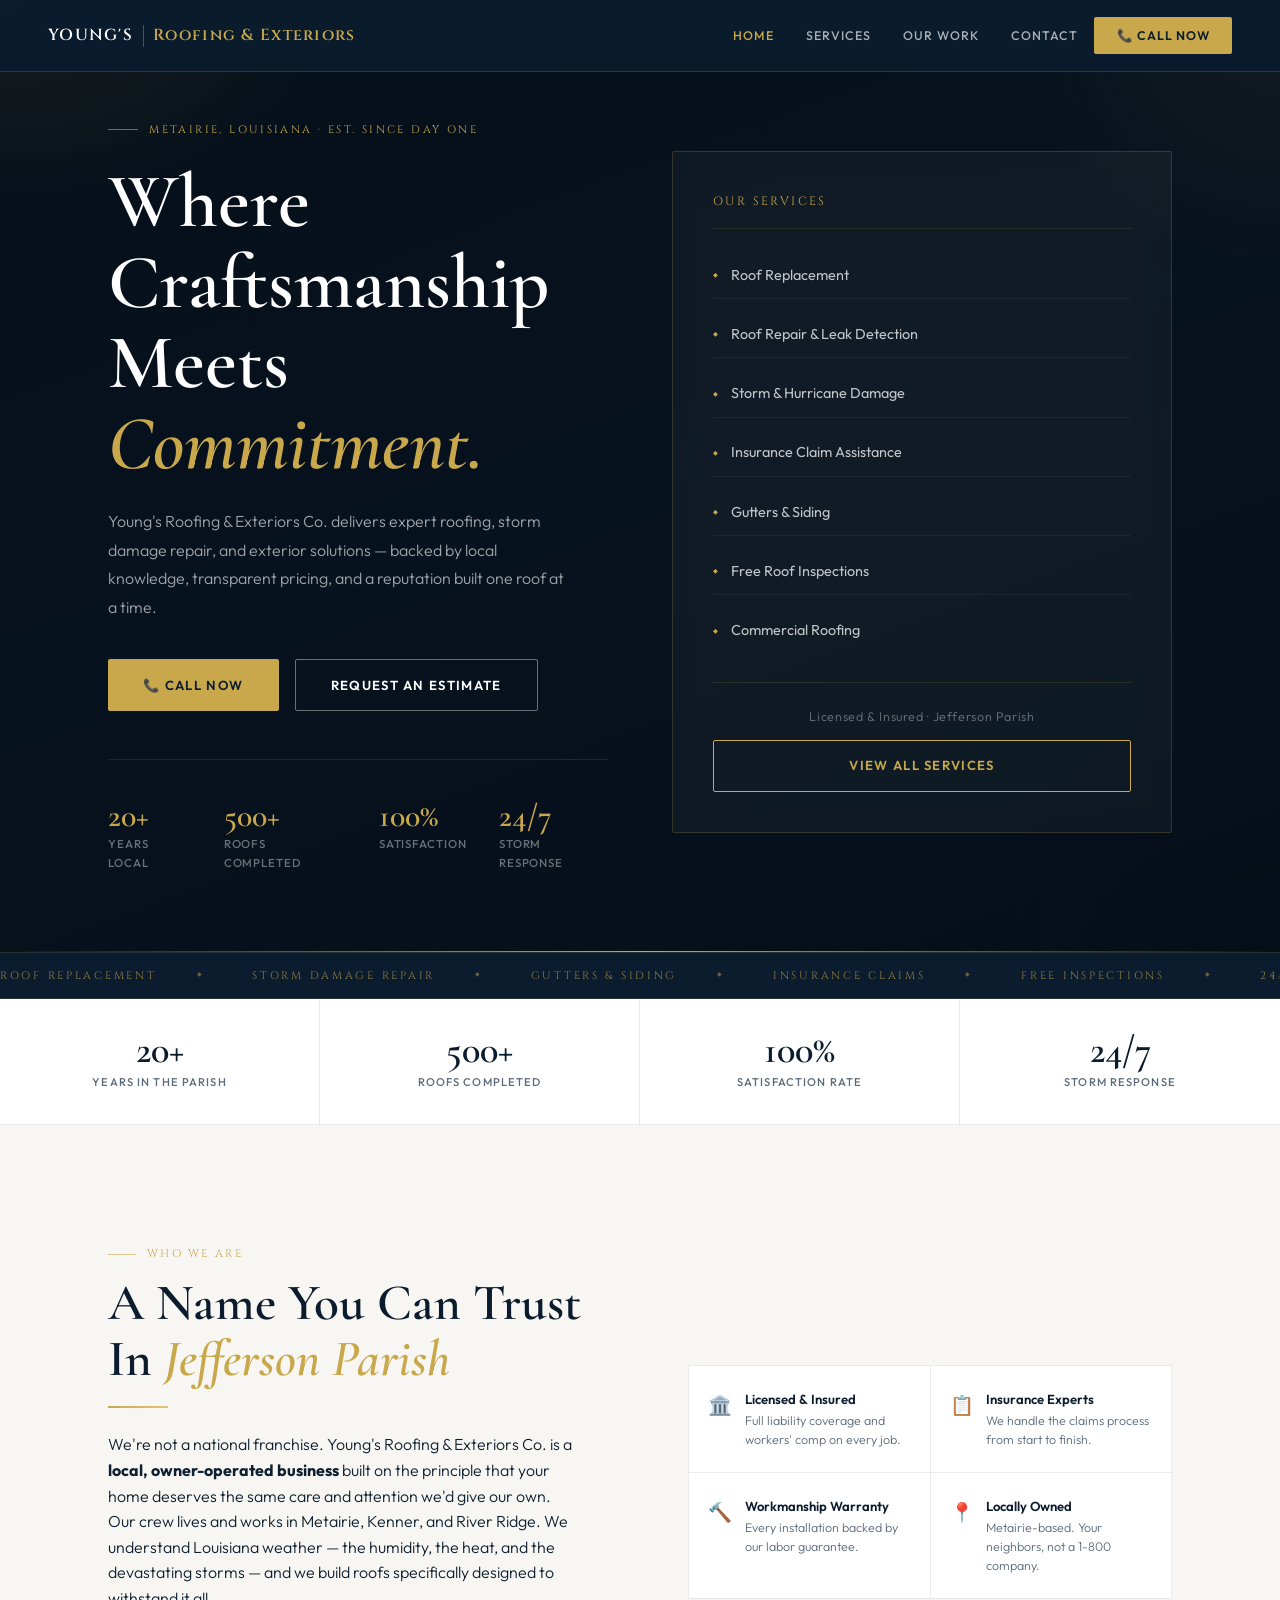
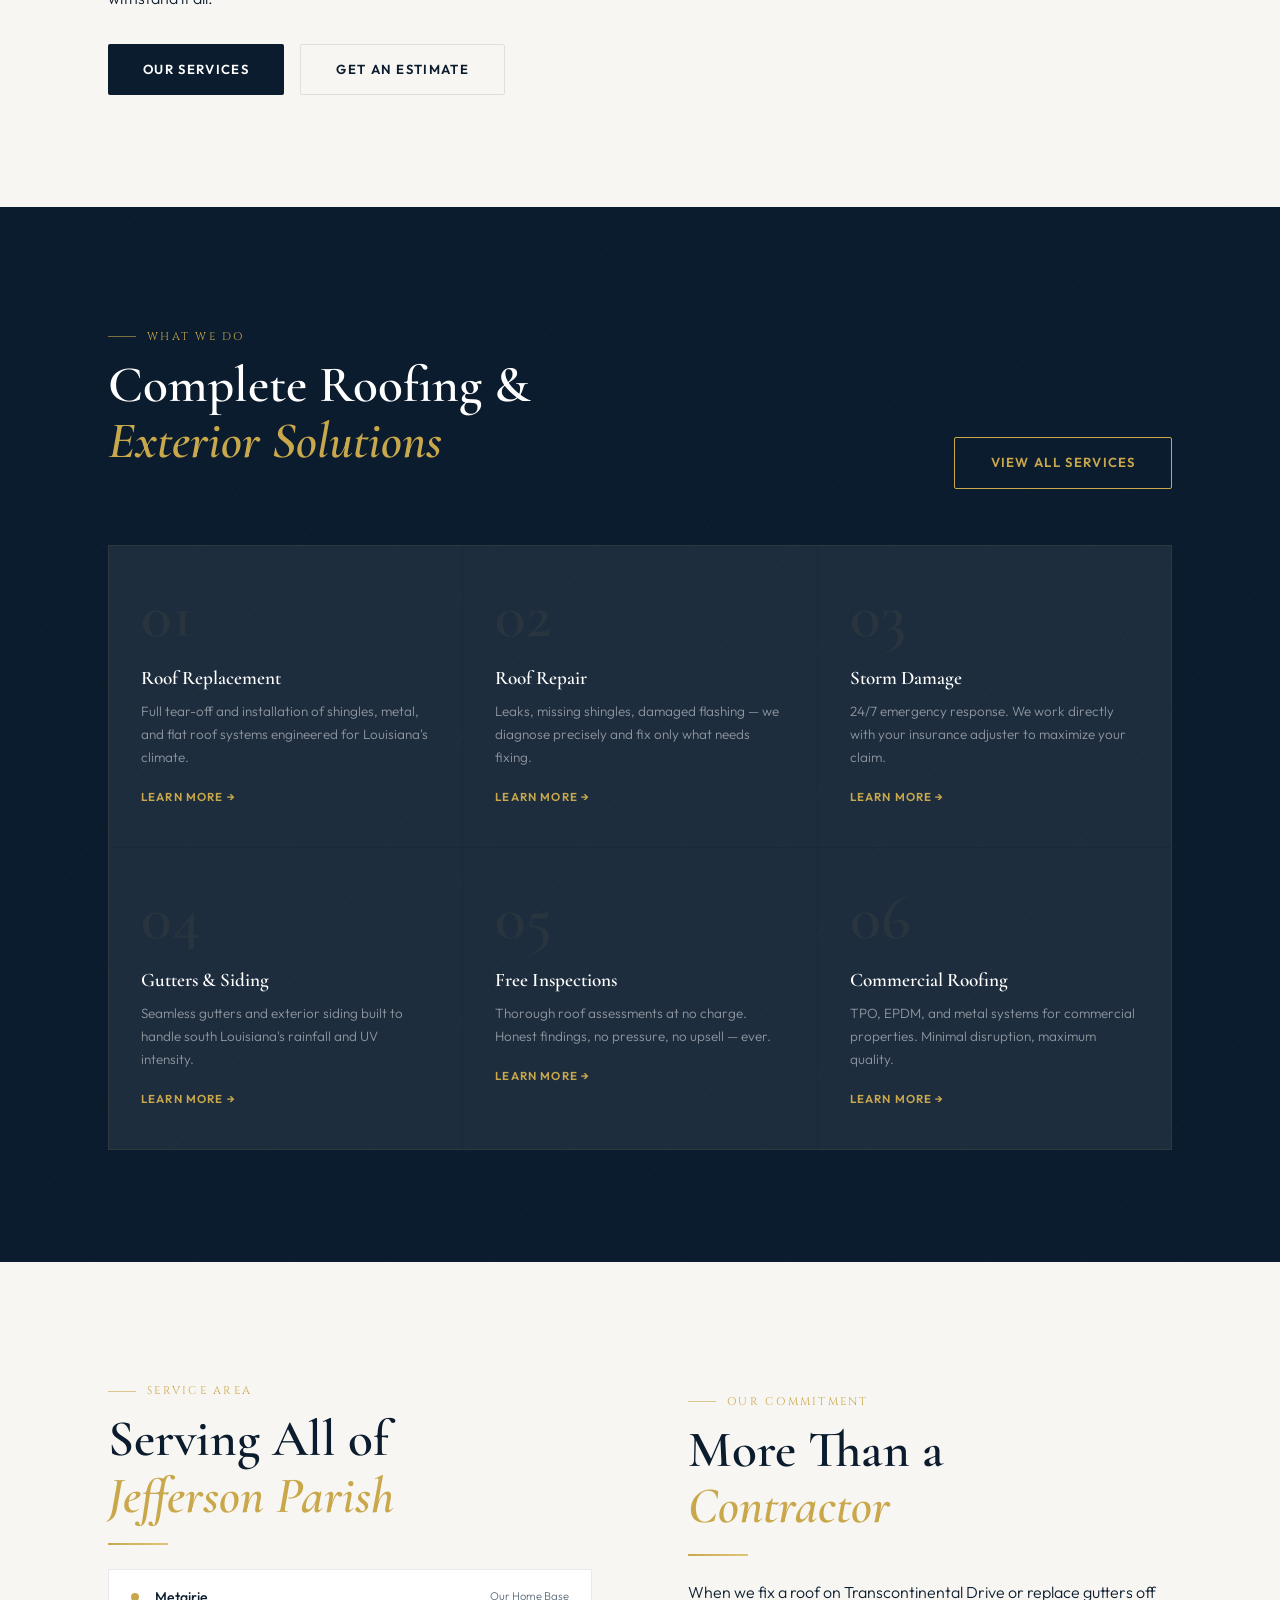
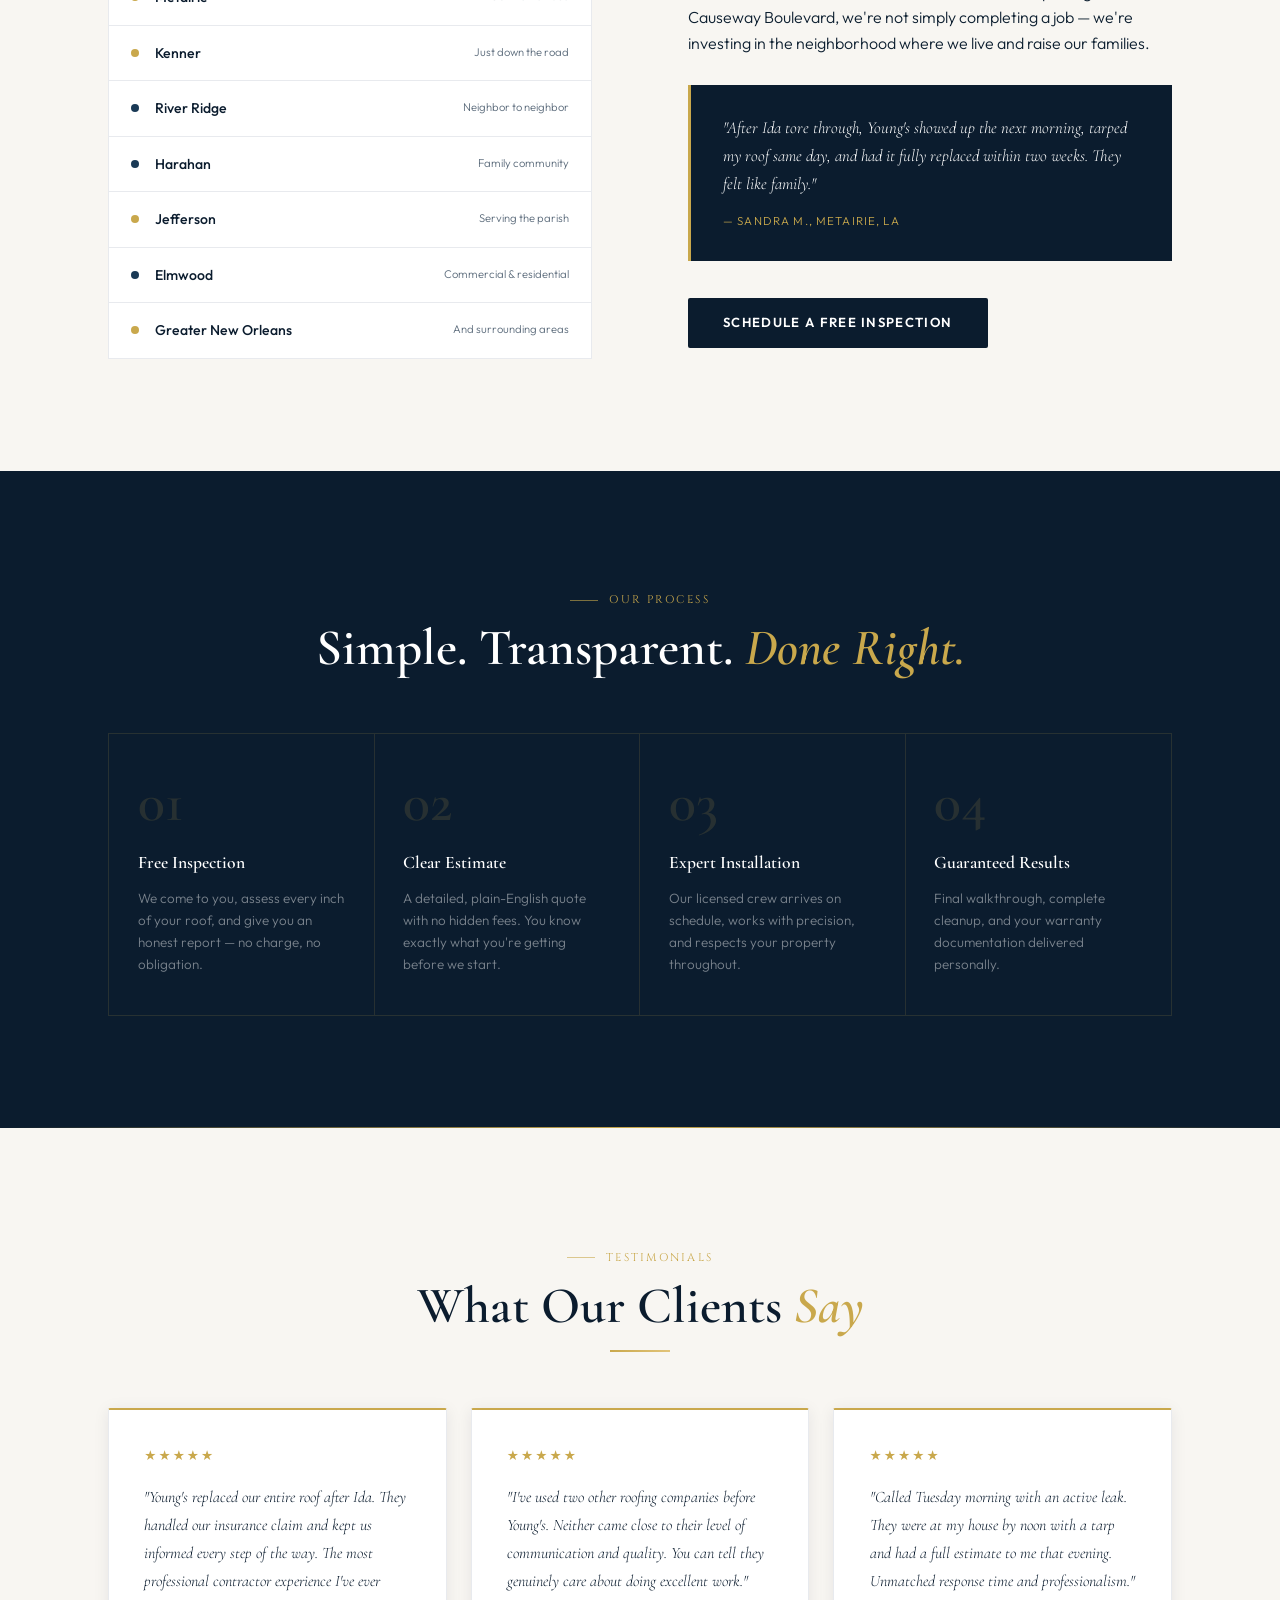
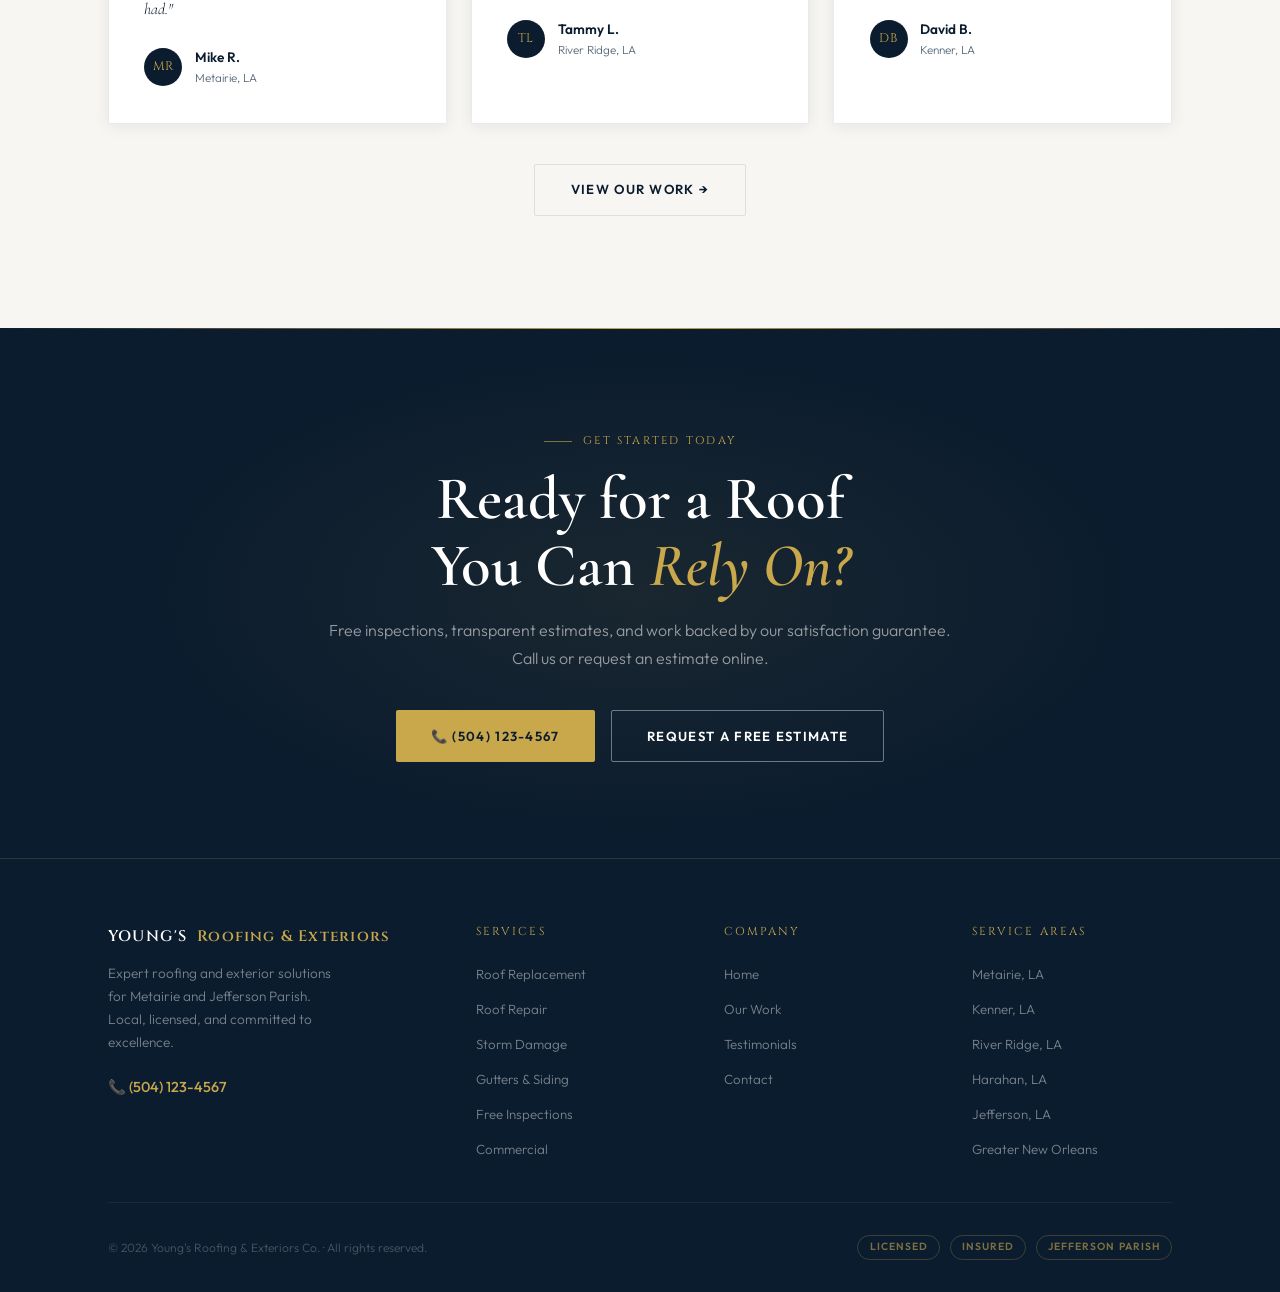
==== commit 287ffc77: "Add files via upload" ====
--- a/index.html
+++ b/index.html
@@ -530,4 +530,4 @@
 </footer>
 
 </body>
-</html>
+</html>
--- a/style.css
+++ b/style.css
@@ -1,145 +1,109 @@
 /* ═══════════════════════════════════════════
    YOUNG'S ROOFING & EXTERIORS CO.
-   Shared Stylesheet — All Pages
+   Premium Theme — Navy · White · Gold
    Metairie, Louisiana
 ═══════════════════════════════════════════ */
 
-@import url('https://fonts.googleapis.com/css2?family=Playfair+Display:ital,wght@0,700;0,900;1,700&family=Lora:ital,wght@0,400;0,500;1,400&family=DM+Sans:wght@300;400;500;600&display=swap');
-
-/* ── TOKENS ── */
+@import url('https://fonts.googleapis.com/css2?family=Cormorant+Garamond:ital,wght@0,500;0,600;0,700;1,500;1,600&family=Outfit:wght@300;400;500;600&family=Cinzel:wght@400;600&display=swap');
+
 :root {
-  --cream:      #f7f2e8;
-  --parchment:  #ede6d3;
-  --tan:        #d4bc96;
-  --brick:      #b85c38;
-  --brick-dark: #8f3d20;
-  --brick-faint:rgba(184,92,56,0.08);
-  --moss:       #4a6741;
-  --moss-faint: rgba(74,103,65,0.12);
-  --sky:        #7bafc4;
-  --night:      #1c2820;
-  --night-mid:  #243028;
-  --brown:      #3d2b1f;
-  --text:       #2c1e14;
-  --muted:      #7a6352;
-  --white:      #fdfaf4;
-  --border:     rgba(61,43,31,0.12);
-
-  --font-display: 'Playfair Display', Georgia, serif;
-  --font-body:    'Lora', Georgia, serif;
-  --font-ui:      'DM Sans', system-ui, sans-serif;
-
-  --radius:    4px;
-  --shadow-sm: 0 2px 12px rgba(61,43,31,0.07);
-  --shadow-md: 0 6px 28px rgba(61,43,31,0.11);
-  --shadow-lg: 0 16px 48px rgba(61,43,31,0.14);
-}
-
-/* ── RESET ── */
+  --navy:       #0b1c2e;
+  --navy-mid:   #112840;
+  --navy-light: #1a3a56;
+  --gold:       #c9a84c;
+  --gold-light: #e2c47a;
+  --gold-faint: rgba(201,168,76,0.1);
+  --white:      #ffffff;
+  --off-white:  #f8f6f2;
+  --silver:     #e8eaee;
+  --text:       #0d1f30;
+  --muted:      #5a6a7a;
+  --border:     rgba(11,28,46,0.1);
+  --border-gold:rgba(201,168,76,0.25);
+
+  --font-display: 'Cormorant Garamond', Georgia, serif;
+  --font-caps:    'Cinzel', Georgia, serif;
+  --font-ui:      'Outfit', system-ui, sans-serif;
+
+  --radius:    2px;
+  --shadow-sm: 0 2px 16px rgba(11,28,46,0.08);
+  --shadow-md: 0 8px 32px rgba(11,28,46,0.12);
+  --shadow-lg: 0 20px 60px rgba(11,28,46,0.18);
+}
+
 *, *::before, *::after { box-sizing: border-box; margin: 0; padding: 0; }
 html { scroll-behavior: smooth; font-size: 16px; }
 body {
-  background: var(--cream);
+  background: var(--off-white);
   color: var(--text);
   font-family: var(--font-ui);
   font-weight: 300;
   line-height: 1.6;
-  overflow-x: hidden;
   -webkit-font-smoothing: antialiased;
 }
 img { max-width: 100%; display: block; }
 a { color: inherit; }
 
-/* ══════════════════════════════════════════
-   NAVIGATION — DESKTOP
-══════════════════════════════════════════ */
+/* ── NAV ── */
 .site-nav {
   position: fixed; top: 0; left: 0; right: 0; z-index: 1000;
   display: flex; align-items: center; justify-content: space-between;
-  padding: 0 3rem;
-  height: 68px;
-  background: rgba(247,242,232,0.97);
-  backdrop-filter: blur(18px);
-  -webkit-backdrop-filter: blur(18px);
-  border-bottom: 1px solid var(--border);
+  padding: 0 3rem; height: 72px;
+  background: rgba(11,28,46,0.97);
+  backdrop-filter: blur(20px);
+  -webkit-backdrop-filter: blur(20px);
+  border-bottom: 1px solid rgba(201,168,76,0.2);
   transition: box-shadow 0.3s;
 }
-.site-nav.scrolled { box-shadow: var(--shadow-md); }
+.site-nav.scrolled { box-shadow: 0 4px 30px rgba(0,0,0,0.3); }
 
 .nav-logo {
-  font-family: var(--font-display);
-  font-weight: 700;
-  font-size: 1.15rem;
-  color: var(--brown);
-  text-decoration: none;
-  display: flex;
-  align-items: center;
-  gap: 0.1em;
-  letter-spacing: -0.01em;
-  flex-shrink: 0;
-  z-index: 1001;
-}
-.nav-logo .accent { color: var(--brick); font-style: italic; }
-
-/* Desktop nav links */
+  font-family: var(--font-caps);
+  font-weight: 600; font-size: 1rem;
+  color: var(--white); text-decoration: none;
+  display: flex; align-items: center; gap: 0.6rem;
+  letter-spacing: 0.08em; flex-shrink: 0; z-index: 1001;
+}
+.nav-logo .accent { color: var(--gold); }
+.nav-logo-divider { width: 1px; height: 22px; background: rgba(201,168,76,0.4); }
+
 .nav-links {
-  display: flex;
-  list-style: none;
-  gap: 0.25rem;
-  align-items: center;
+  display: flex; list-style: none;
+  gap: 0rem; align-items: center;
 }
 .nav-links a {
-  display: block;
-  padding: 0.4rem 0.9rem;
-  border-radius: 2rem;
-  font-size: 0.83rem;
-  font-weight: 400;
-  color: var(--muted);
-  text-decoration: none;
-  transition: color 0.2s, background 0.2s;
+  display: block; padding: 0.4rem 1rem;
+  font-family: var(--font-ui); font-size: 0.78rem; font-weight: 500;
+  color: rgba(255,255,255,0.65); text-decoration: none;
+  transition: color 0.2s; letter-spacing: 0.08em; text-transform: uppercase;
   white-space: nowrap;
 }
-.nav-links a:hover { color: var(--brown); background: var(--parchment); }
-.nav-links a.active { color: var(--brick); font-weight: 500; }
+.nav-links a:hover { color: var(--gold); }
+.nav-links a.active { color: var(--gold); }
 
 .nav-cta {
-  background: var(--brick) !important;
-  color: #fff !important;
-  padding: 0.55rem 1.3rem !important;
-  border-radius: var(--radius) !important;
-  font-weight: 500 !important;
-  font-size: 0.83rem !important;
-  white-space: nowrap;
-  transition: background 0.2s, transform 0.15s !important;
+  background: var(--gold) !important; color: var(--navy) !important;
+  padding: 0.55rem 1.4rem !important; border-radius: var(--radius) !important;
+  font-weight: 600 !important; font-size: 0.78rem !important;
+  letter-spacing: 0.08em !important; text-transform: uppercase !important;
+  white-space: nowrap; transition: background 0.2s, transform 0.15s !important;
 }
 .nav-cta:hover {
-  background: var(--brick-dark) !important;
+  background: var(--gold-light) !important;
+  color: var(--navy) !important;
   transform: translateY(-1px);
-  color: #fff !important;
-}
-
-/* ── HAMBURGER BUTTON ── */
+}
+
+/* ── HAMBURGER ── */
 .nav-hamburger {
-  display: none;
-  flex-direction: column;
-  justify-content: center;
-  align-items: center;
-  gap: 5px;
-  width: 40px;
-  height: 40px;
-  background: none;
-  border: none;
-  cursor: pointer;
-  flex-shrink: 0;
-  z-index: 1001;
-  padding: 4px;
+  display: none; flex-direction: column; justify-content: center;
+  align-items: center; gap: 5px; width: 40px; height: 40px;
+  background: none; border: none; cursor: pointer;
+  flex-shrink: 0; z-index: 1001; padding: 4px;
 }
 .nav-hamburger span {
-  display: block;
-  width: 24px;
-  height: 2px;
-  background: var(--brown);
-  border-radius: 2px;
+  display: block; width: 24px; height: 2px;
+  background: var(--gold); border-radius: 1px;
   transition: transform 0.3s ease, opacity 0.3s ease;
   transform-origin: center;
 }
@@ -147,301 +111,137 @@
 .nav-hamburger.is-open span:nth-child(2) { opacity: 0; }
 .nav-hamburger.is-open span:nth-child(3) { transform: translateY(-7px) rotate(-45deg); }
 
-/* ══════════════════════════════════════════
-   PAGE HEADER (inner pages)
-══════════════════════════════════════════ */
+/* ── PAGE HEADER ── */
 .page-header {
-  padding: 7rem 3rem 4rem;
-  background: var(--night);
-  position: relative;
-  overflow: hidden;
-  text-align: center;
+  padding: 8rem 3rem 5rem; background: var(--navy);
+  position: relative; overflow: hidden; text-align: center;
 }
 .page-header::before {
-  content: '';
-  position: absolute; inset: 0;
+  content: ''; position: absolute; inset: 0;
   background:
-    radial-gradient(ellipse 70% 60% at 50% 110%, rgba(74,103,65,0.22) 0%, transparent 65%),
-    radial-gradient(ellipse 40% 40% at 80% 20%, rgba(184,92,56,0.06) 0%, transparent 60%);
+    radial-gradient(ellipse 60% 50% at 50% 100%, rgba(201,168,76,0.12) 0%, transparent 60%),
+    radial-gradient(ellipse 40% 60% at 0% 50%, rgba(201,168,76,0.05) 0%, transparent 50%);
+}
+.page-header::after {
+  content: ''; position: absolute;
+  bottom: 0; left: 0; right: 0; height: 1px;
+  background: linear-gradient(90deg, transparent, var(--gold), transparent);
 }
 .page-header > * { position: relative; z-index: 1; }
 
 .page-eyebrow {
-  display: inline-flex;
-  align-items: center;
-  gap: 0.7rem;
-  font-family: var(--font-body);
-  font-style: italic;
-  font-size: 0.88rem;
-  color: var(--tan);
-  margin-bottom: 1rem;
-}
-.page-eyebrow::before,
-.page-eyebrow::after { content: ''; width: 26px; height: 1px; background: var(--tan); }
+  display: inline-flex; align-items: center; gap: 0.8rem;
+  font-family: var(--font-caps); font-size: 0.72rem; font-weight: 400;
+  color: var(--gold); margin-bottom: 1rem; letter-spacing: 0.2em; text-transform: uppercase;
+}
+.page-eyebrow::before, .page-eyebrow::after { content: ''; width: 30px; height: 1px; background: var(--gold); opacity: 0.5; }
 
 .page-header h1 {
-  font-family: var(--font-display);
-  font-size: clamp(2.4rem, 5.5vw, 4rem);
-  font-weight: 900;
-  color: var(--cream);
-  line-height: 1.08;
-  margin-bottom: 1rem;
-}
-.page-header h1 em { color: var(--tan); font-style: italic; }
-
+  font-family: var(--font-display); font-size: clamp(2.8rem, 6vw, 4.5rem);
+  font-weight: 600; color: var(--white); line-height: 1.1; margin-bottom: 1rem;
+}
+.page-header h1 em { color: var(--gold); font-style: italic; }
 .page-header p {
-  font-family: var(--font-body);
-  font-style: italic;
-  font-size: 1rem;
-  color: #7a9a7c;
-  max-width: 520px;
-  margin: 0 auto;
-  line-height: 1.75;
-}
-
-/* ── SECTION LABELS ── */
+  font-family: var(--font-ui); font-size: 1rem; font-weight: 300;
+  color: rgba(255,255,255,0.6); max-width: 520px; margin: 0 auto; line-height: 1.75;
+}
+
+/* ── LABELS ── */
 .eyebrow {
-  display: inline-flex;
-  align-items: center;
-  gap: 0.6rem;
-  font-family: var(--font-body);
-  font-style: italic;
-  font-size: 0.88rem;
-  color: var(--brick);
-  margin-bottom: 0.6rem;
-}
-.eyebrow::before { content: ''; width: 24px; height: 1px; background: var(--brick); }
+  display: inline-flex; align-items: center; gap: 0.7rem;
+  font-family: var(--font-caps); font-size: 0.7rem; font-weight: 400;
+  color: var(--gold); margin-bottom: 0.7rem;
+  letter-spacing: 0.2em; text-transform: uppercase;
+}
+.eyebrow::before { content: ''; width: 28px; height: 1px; background: var(--gold); opacity: 0.6; }
 
 .section-title {
-  font-family: var(--font-display);
-  font-size: clamp(1.9rem, 4vw, 3rem);
-  font-weight: 900;
-  color: var(--brown);
-  line-height: 1.1;
-  margin-bottom: 1.2rem;
-}
-.section-title em { font-style: italic; color: var(--brick); }
-.section-title.light { color: var(--cream); }
-.section-title.light em { color: var(--tan); }
+  font-family: var(--font-display); font-size: clamp(2rem, 4vw, 3.2rem);
+  font-weight: 600; color: var(--navy); line-height: 1.1; margin-bottom: 1.2rem;
+}
+.section-title em { font-style: italic; color: var(--gold); }
+.section-title.light { color: var(--white); }
+.section-title.light em { color: var(--gold); }
 
 /* ── BUTTONS ── */
 .btn {
-  display: inline-flex;
-  align-items: center;
-  gap: 0.5rem;
-  padding: 0.85rem 2rem;
-  border-radius: var(--radius);
-  font-family: var(--font-ui);
-  font-weight: 500;
-  font-size: 0.9rem;
-  letter-spacing: 0.02em;
-  text-decoration: none;
-  transition: all 0.2s;
-  cursor: pointer;
-  border: none;
-}
-.btn-primary { background: var(--brick); color: var(--white); box-shadow: 0 4px 18px rgba(184,92,56,0.28); }
-.btn-primary:hover { background: var(--brick-dark); transform: translateY(-2px); box-shadow: 0 8px 28px rgba(184,92,56,0.38); }
-.btn-soft { background: rgba(255,255,255,0.75); color: var(--brown); backdrop-filter: blur(8px); border: 1px solid var(--border); }
-.btn-soft:hover { background: rgba(255,255,255,0.95); transform: translateY(-2px); }
-.btn-outline { background: transparent; color: var(--white); border: 1.5px solid rgba(255,255,255,0.45); }
-.btn-outline:hover { border-color: var(--white); background: rgba(255,255,255,0.1); transform: translateY(-2px); }
-.btn-white { background: var(--white); color: var(--brick); font-weight: 600; }
-.btn-white:hover { background: var(--cream); transform: translateY(-2px); }
-.btn-ghost { background: transparent; color: var(--brick); border: 1.5px solid rgba(184,92,56,0.35); }
-.btn-ghost:hover { border-color: var(--brick); background: var(--brick-faint); }
+  display: inline-flex; align-items: center; gap: 0.5rem;
+  padding: 0.9rem 2.2rem; border-radius: var(--radius);
+  font-family: var(--font-ui); font-weight: 600; font-size: 0.82rem;
+  letter-spacing: 0.1em; text-transform: uppercase;
+  text-decoration: none; transition: all 0.22s; cursor: pointer; border: none;
+}
+.btn-primary { background: var(--gold); color: var(--navy); }
+.btn-primary:hover { background: var(--gold-light); transform: translateY(-2px); box-shadow: 0 8px 28px rgba(201,168,76,0.35); }
+.btn-navy { background: var(--navy); color: var(--white); }
+.btn-navy:hover { background: var(--navy-light); transform: translateY(-2px); box-shadow: var(--shadow-md); }
+.btn-outline-gold { background: transparent; color: var(--gold); border: 1.5px solid var(--gold); }
+.btn-outline-gold:hover { background: var(--gold-faint); transform: translateY(-2px); }
+.btn-outline-white { background: transparent; color: var(--white); border: 1.5px solid rgba(255,255,255,0.4); }
+.btn-outline-white:hover { border-color: var(--white); background: rgba(255,255,255,0.08); transform: translateY(-2px); }
+.btn-ghost { background: transparent; color: var(--navy); border: 1.5px solid var(--border); }
+.btn-ghost:hover { border-color: var(--gold); color: var(--gold); background: var(--gold-faint); }
 
 /* ── CARDS ── */
 .card {
-  background: var(--white);
-  border: 1px solid var(--parchment);
-  border-radius: 6px;
-  box-shadow: var(--shadow-sm);
+  background: var(--white); border: 1px solid var(--silver);
+  border-radius: var(--radius); box-shadow: var(--shadow-sm);
   transition: transform 0.22s, box-shadow 0.22s;
 }
 .card:hover { transform: translateY(-3px); box-shadow: var(--shadow-md); }
 
-/* ── NEIGHBOURHOOD STRIP ── */
-.hood-strip {
-  background: var(--night);
-  padding: 0.8rem 2rem;
-  display: flex;
-  align-items: center;
-  justify-content: center;
-  gap: 0.4rem 2rem;
-  flex-wrap: wrap;
-  border-bottom: 1px solid rgba(255,255,255,0.05);
-}
-.hood-strip span {
-  font-size: 0.73rem; font-weight: 500;
-  letter-spacing: 0.12em; text-transform: uppercase;
-  color: #6a8a6c;
-  display: flex; align-items: center; gap: 0.4rem;
-}
-.hood-strip span::before { content: '🌿'; font-size: 0.7rem; }
+/* ── GOLD DIVIDER ── */
+.gold-divider {
+  width: 60px; height: 2px;
+  background: linear-gradient(90deg, var(--gold), var(--gold-light));
+  margin: 1rem 0 1.5rem;
+}
+.gold-divider.center { margin: 1rem auto 1.5rem; }
+
+/* ── MARQUEE ── */
+.marquee-bar { background: var(--navy); overflow: hidden; padding: 0.85rem 0; border-top: 1px solid rgba(201,168,76,0.15); border-bottom: 1px solid rgba(201,168,76,0.15); }
+.marquee-track { display: flex; gap: 3rem; white-space: nowrap; animation: marquee 32s linear infinite; width: max-content; }
+.marquee-track span { font-family: var(--font-caps); font-weight: 400; font-size: 0.68rem; letter-spacing: 0.25em; text-transform: uppercase; color: rgba(201,168,76,0.7); display: flex; align-items: center; gap: 2.5rem; }
+.marquee-track span::after { content: '◆'; font-size: 0.35rem; color: var(--gold); opacity: 0.5; }
+@keyframes marquee { from { transform: translateX(0); } to { transform: translateX(-50%); } }
+
+/* ── UTILS ── */
+.container { max-width: 1160px; margin: 0 auto; padding: 0 3rem; }
+.text-center { text-align: center; }
 
 /* ── FOOTER ── */
-.site-footer {
-  background: var(--night);
-  border-top: 1px solid rgba(255,255,255,0.05);
-  padding: 3.5rem 3rem 2rem;
-}
-.footer-top {
-  display: grid;
-  grid-template-columns: 1.5fr 1fr 1fr 1fr;
-  gap: 3rem;
-  padding-bottom: 2.5rem;
-  border-bottom: 1px solid rgba(255,255,255,0.06);
-  margin-bottom: 2rem;
-}
-.footer-brand .nav-logo { font-size: 1.1rem; color: var(--cream); margin-bottom: 0.5rem; display: inline-flex; }
-.footer-brand .nav-logo .accent { color: #c87c5a; }
-.footer-tagline {
-  font-family: var(--font-body); font-style: italic;
-  font-size: 0.83rem; color: #5a7a5c;
-  line-height: 1.65; margin-bottom: 1rem; max-width: 220px;
-}
-.footer-phone {
-  display: inline-flex; align-items: center; gap: 0.4rem;
-  color: var(--tan); text-decoration: none; font-weight: 500; font-size: 0.9rem;
-  transition: color 0.2s;
-}
-.footer-phone:hover { color: var(--white); }
-.footer-col h4 {
-  font-family: var(--font-display); font-weight: 700;
-  font-size: 0.85rem; color: var(--cream); letter-spacing: 0.04em; margin-bottom: 1rem;
-}
-.footer-col ul { list-style: none; display: flex; flex-direction: column; gap: 0.55rem; }
-.footer-col ul a { font-size: 0.82rem; color: #5a7a5c; text-decoration: none; transition: color 0.2s; }
-.footer-col ul a:hover { color: var(--tan); }
-.footer-bottom {
-  display: flex; align-items: center; justify-content: space-between; flex-wrap: wrap; gap: 0.5rem;
-}
-.footer-copy { font-size: 0.75rem; color: #3a5a3c; }
+.site-footer { background: var(--navy); border-top: 1px solid rgba(201,168,76,0.2); padding: 4rem 3rem 2rem; }
+.footer-top { display: grid; grid-template-columns: 1.6fr 1fr 1fr 1fr; gap: 3rem; padding-bottom: 2.5rem; border-bottom: 1px solid rgba(255,255,255,0.06); margin-bottom: 2rem; }
+.footer-brand .nav-logo { font-size: 0.95rem; color: var(--white); margin-bottom: 0.8rem; display: inline-flex; }
+.footer-tagline { font-family: var(--font-ui); font-size: 0.85rem; font-weight: 300; color: rgba(255,255,255,0.45); line-height: 1.7; margin-bottom: 1.2rem; max-width: 230px; }
+.footer-phone { display: inline-flex; align-items: center; gap: 0.4rem; color: var(--gold); text-decoration: none; font-weight: 500; font-size: 0.9rem; transition: color 0.2s; }
+.footer-phone:hover { color: var(--gold-light); }
+.footer-col h4 { font-family: var(--font-caps); font-weight: 400; font-size: 0.72rem; color: var(--gold); letter-spacing: 0.18em; text-transform: uppercase; margin-bottom: 1.2rem; }
+.footer-col ul { list-style: none; display: flex; flex-direction: column; gap: 0.6rem; }
+.footer-col ul a { font-size: 0.83rem; font-weight: 300; color: rgba(255,255,255,0.45); text-decoration: none; transition: color 0.2s; }
+.footer-col ul a:hover { color: var(--gold); }
+.footer-bottom { display: flex; align-items: center; justify-content: space-between; flex-wrap: wrap; gap: 0.5rem; }
+.footer-copy { font-size: 0.75rem; font-weight: 300; color: rgba(255,255,255,0.25); }
 .footer-badges { display: flex; gap: 0.6rem; }
-.footer-badge {
-  font-size: 0.68rem; font-weight: 600; letter-spacing: 0.08em; text-transform: uppercase;
-  color: #4a6a4c; border: 1px solid #2a4a2c; padding: 0.2rem 0.6rem; border-radius: 2rem;
-}
+.footer-badge { font-size: 0.65rem; font-weight: 600; letter-spacing: 0.1em; text-transform: uppercase; color: rgba(201,168,76,0.6); border: 1px solid rgba(201,168,76,0.25); padding: 0.2rem 0.7rem; border-radius: 2rem; }
 
 /* ── ANIMATIONS ── */
-@keyframes fadeUp {
-  from { opacity: 0; transform: translateY(26px); }
-  to   { opacity: 1; transform: translateY(0); }
-}
-@keyframes fadeIn {
-  from { opacity: 0; }
-  to   { opacity: 1; }
-}
+@keyframes fadeUp { from { opacity: 0; transform: translateY(28px); } to { opacity: 1; transform: translateY(0); } }
 .anim-up   { animation: fadeUp 0.7s ease both; }
 .anim-up-1 { animation: fadeUp 0.7s 0.1s ease both; }
 .anim-up-2 { animation: fadeUp 0.7s 0.2s ease both; }
 .anim-up-3 { animation: fadeUp 0.7s 0.3s ease both; }
 .anim-up-4 { animation: fadeUp 0.7s 0.4s ease both; }
 
-/* ── MARQUEE ── */
-.marquee-bar { background: var(--brick); overflow: hidden; padding: 0.7rem 0; }
-.marquee-track {
-  display: flex; gap: 2.5rem; white-space: nowrap;
-  animation: marquee 28s linear infinite; width: max-content;
-}
-.marquee-track span {
-  font-family: var(--font-ui); font-weight: 600; font-size: 0.75rem;
-  letter-spacing: 0.18em; text-transform: uppercase;
-  color: rgba(253,250,244,0.9);
-  display: flex; align-items: center; gap: 2rem;
-}
-.marquee-track span::after { content: '◆'; font-size: 0.4rem; opacity: 0.6; }
-@keyframes marquee {
-  from { transform: translateX(0); }
-  to   { transform: translateX(-50%); }
-}
-
-/* ── UTILS ── */
-.container { max-width: 1120px; margin: 0 auto; padding: 0 3rem; }
-.text-center { text-align: center; }
-.mt-sm { margin-top: 1rem; }
-.mt-md { margin-top: 2rem; }
-.mt-lg { margin-top: 3.5rem; }
-
-/* ══════════════════════════════════════════
-   MOBILE NAV
-══════════════════════════════════════════ */
+/* ── MOBILE ── */
 @media (max-width: 960px) {
-
   .site-nav { padding: 0 1.5rem; }
-
-  /* Show the hamburger */
+  .nav-links { display: none; }
   .nav-hamburger { display: flex; }
-
-  /* Hide nav links by default on mobile — JS controls display */
-  .nav-links {
-    display: none;
-    position: fixed;
-    top: 68px;
-    left: 0;
-    right: 0;
-    bottom: 0;
-    width: 100%;
-    background: #f5f0e6;
-    flex-direction: column;
-    align-items: stretch;
-    padding: 0.5rem 0 2rem 0;
-    overflow-y: auto;
-    z-index: 9999;
-    border-top: 3px solid var(--brick);
-    box-shadow: 0 4px 24px rgba(0,0,0,0.18);
-  }
-
-  .nav-links li {
-    width: 100%;
-    border-bottom: 1px solid #e8e0d0;
-  }
-  .nav-links li:last-child {
-    border-bottom: none;
-  }
-
-  .nav-links a {
-    display: block;
-    padding: 1.1rem 1.5rem;
-    font-size: 1.05rem;
-    font-weight: 500;
-    color: var(--brown);
-    border-radius: 0;
-    background: transparent;
-    text-decoration: none;
-    transition: background 0.15s, padding-left 0.15s;
-  }
-  .nav-links a:hover {
-    background: #ede6d3;
-    padding-left: 2rem;
-    color: var(--brown);
-  }
-  .nav-links a.active {
-    color: var(--brick);
-  }
-
-  /* Call Now button in mobile menu */
-  .nav-call-item {
-    border-bottom: none !important;
-    padding: 1rem 1.5rem 0;
-  }
-  .nav-call-item .nav-cta {
-    display: block !important;
-    text-align: center !important;
-    padding: 1rem !important;
-    font-size: 1rem !important;
-    border-radius: var(--radius) !important;
-    background: var(--brick) !important;
-    color: #fff !important;
-    width: 100%;
-  }
-
   .container { padding: 0 1.5rem; }
-  .page-header { padding: 6rem 1.5rem 3rem; }
+  .page-header { padding: 6rem 1.5rem 3.5rem; }
   .footer-top { grid-template-columns: 1fr 1fr; gap: 2rem; }
 }
-
 @media (max-width: 600px) {
   .footer-top { grid-template-columns: 1fr; }
   .site-footer { padding: 2.5rem 1.5rem 1.5rem; }
